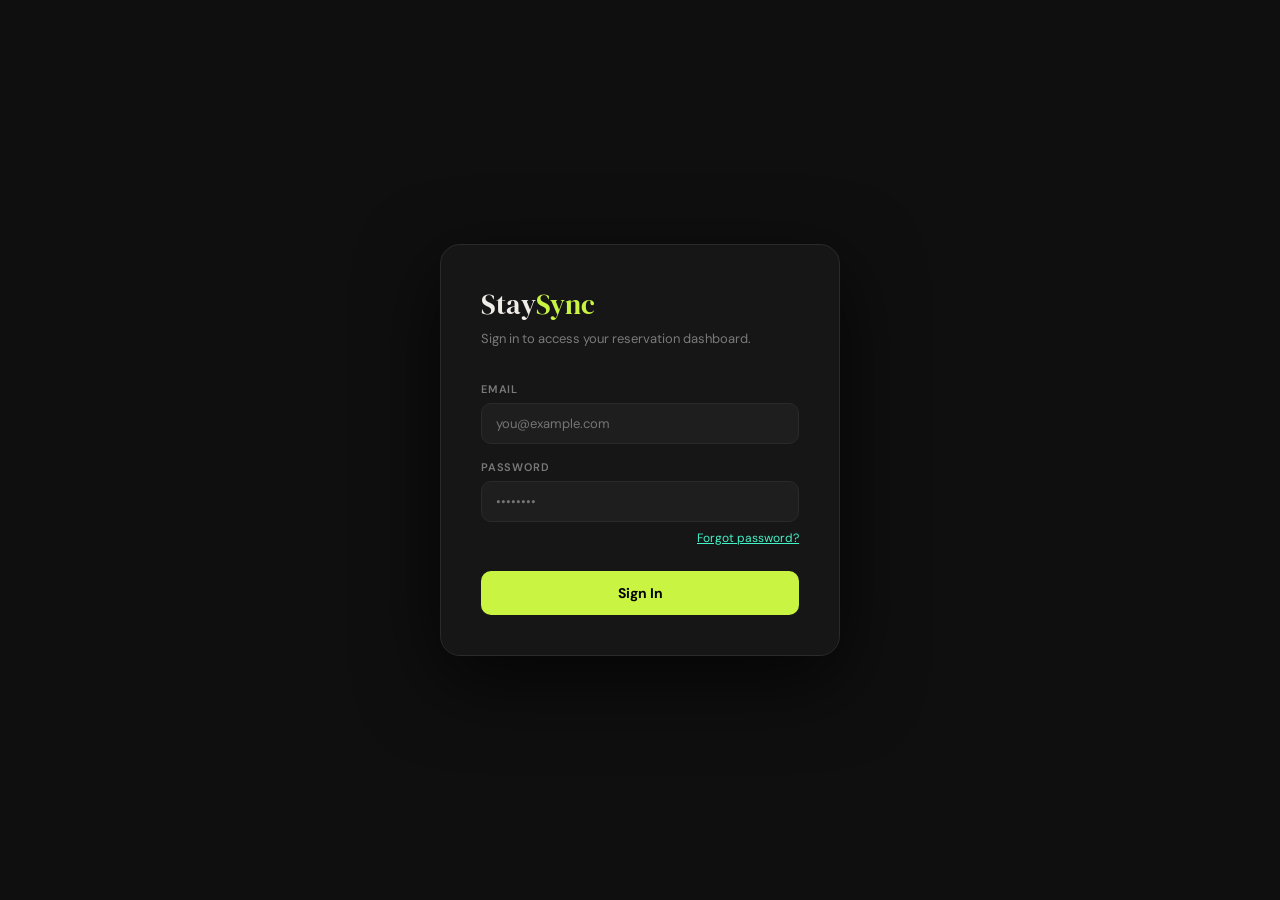
==== index.html @ 996a62e6 "StaySync public web app (curated client build)" ====
<!DOCTYPE html>
<html lang="en">
<head>
<meta charset="UTF-8"/>
<meta name="viewport" content="width=device-width,initial-scale=1.0"/>
<title>StaySync — Reservation Automation Demo</title>
<link href="https://fonts.googleapis.com/css2?family=DM+Serif+Display:ital@0;1&family=DM+Mono:wght@400;500&family=DM+Sans:wght@300;400;500;600&display=swap" rel="stylesheet"/>
<script src="https://cdn.jsdelivr.net/npm/@supabase/supabase-js@2/dist/umd/supabase.min.js"></script>
<script src="https://cdn.jsdelivr.net/npm/@emailjs/browser@4/dist/email.min.js"></script>
<style>
:root{--bg:#0f0f0f;--surface:#161616;--surface2:#1e1e1e;--border:#2a2a2a;--accent:#c9f542;--accent2:#42f5c9;--danger:#f54242;--warn:#f5a442;--text:#f0ede8;--muted:#7a7a7a;--success:#42f5a4;}
*{box-sizing:border-box;margin:0;padding:0;}
body{background:var(--bg);color:var(--text);font-family:'DM Sans',sans-serif;min-height:100vh;overflow-x:hidden;}

header{border-bottom:1px solid var(--border);padding:18px 40px;display:flex;align-items:center;justify-content:space-between;position:sticky;top:0;background:rgba(15,15,15,0.92);backdrop-filter:blur(12px);z-index:100;}
.logo{font-family:'DM Serif Display',serif;font-size:22px;letter-spacing:-0.5px;}
.logo span{color:var(--accent);}
.badge{font-family:'DM Mono',monospace;font-size:11px;background:var(--accent);color:#000;padding:3px 10px;border-radius:20px;font-weight:500;}
.header-right{display:flex;align-items:center;gap:12px;}
.sheets-status{font-size:11px;font-family:'DM Mono',monospace;padding:4px 12px;border-radius:20px;border:1px solid var(--border);color:var(--muted);}
.sheets-status.connected{border-color:rgba(66,245,164,0.4);color:var(--success);}
.sheets-status.error{border-color:rgba(245,66,66,0.4);color:var(--danger);}

.container{max-width:1280px;margin:0 auto;padding:40px;}
.section-title{font-family:'Helvetica Neue',Helvetica,Arial,sans-serif;font-size:13px;font-weight:600;color:var(--text);letter-spacing:2px;text-transform:uppercase;margin-bottom:20px;}

.config-banner{background:rgba(201,245,66,0.06);border:1px solid rgba(201,245,66,0.2);border-radius:12px;padding:18px 22px;margin-bottom:28px;display:flex;align-items:flex-start;gap:14px;}
.config-banner .c-icon{font-size:20px;}
.config-banner .c-title{font-size:13px;font-weight:700;color:var(--accent);margin-bottom:4px;}
.config-banner .c-desc{font-size:12px;color:var(--muted);line-height:1.7;}
.config-banner code{background:var(--surface2);border:1px solid var(--border);padding:1px 6px;border-radius:4px;font-family:'DM Mono',monospace;font-size:11px;color:var(--accent2);}

.stats{display:grid;grid-template-columns:repeat(4,1fr);gap:16px;margin-bottom:28px;}
.stat-card{background:var(--surface);border:1px solid var(--border);border-radius:12px;padding:20px 24px;position:relative;overflow:hidden;}
.stat-card::before{content:'';position:absolute;top:0;left:0;right:0;height:2px;background:var(--accent);opacity:0.4;}
.stat-card.warn::before{background:var(--warn);}
.stat-card.danger::before{background:var(--danger);}
.stat-card.ok::before{background:var(--success);}
.stat-label{font-size:12px;color:var(--muted);margin-bottom:8px;font-weight:500;letter-spacing:0.5px;}
.stat-value{font-family:'DM Mono',monospace;font-size:28px;font-weight:500;}

/* ── OCCUPANCY CALENDAR ── */
.calendar-panel{background:var(--surface);border:1px solid var(--border);border-radius:16px;overflow:hidden;margin-bottom:24px;}
.calendar-inner{overflow-x:auto;}
.cal-week-row{position:relative;border-bottom:1px solid rgba(255,255,255,0.05);}
.cal-week-row:last-child{border-bottom:none;}
.cal-event{position:absolute;height:20px;display:flex;align-items:center;padding:0 8px;font-size:10px;font-weight:600;white-space:nowrap;overflow:hidden;text-overflow:ellipsis;cursor:default;z-index:2;transition:opacity 0.15s;box-sizing:border-box;}
.cal-event:hover{opacity:0.78;}
.cal-event.arriving{background:rgba(201,245,66,0.18);color:var(--accent);border:1px solid rgba(201,245,66,0.38);}
.cal-event.future{background:rgba(66,245,201,0.11);color:var(--accent2);border:1px solid rgba(66,245,201,0.28);}
.cal-event.conflict{background:rgba(245,164,66,0.18);color:var(--warn);border:1px solid rgba(245,164,66,0.42);}
.cal-event.mismatch{background:rgba(245,66,66,0.16);color:var(--danger);border:1px solid rgba(245,66,66,0.32);}
.cal-nav-btn{background:rgba(255,255,255,0.06);border:1px solid rgba(255,255,255,0.1);color:var(--text);border-radius:6px;padding:4px 11px;font-size:12px;cursor:pointer;transition:background 0.15s;font-family:inherit;line-height:1.5;}
.cal-nav-btn:hover{background:rgba(255,255,255,0.13);}
.cal-empty{padding:32px;text-align:center;font-size:12px;color:var(--muted);font-style:italic;}

/* ── 7-DAY AGENDA (mobile only) ── */
.mobile-agenda{display:none;}
.agenda-day{background:var(--surface);border:1px solid var(--border);border-radius:12px;overflow:hidden;margin-bottom:10px;}
.agenda-day-header{padding:10px 16px;display:flex;align-items:center;gap:10px;border-bottom:1px solid var(--border);background:var(--surface2);}
.agenda-day-label{font-size:12px;font-weight:700;letter-spacing:0.5px;color:var(--text);}
.agenda-day-label.today{color:var(--accent);}
.agenda-day-date{font-size:11px;color:var(--muted);font-family:'DM Mono',monospace;}
.agenda-empty{padding:10px 16px;font-size:12px;color:var(--muted);font-style:italic;}
.agenda-event{display:flex;align-items:center;gap:10px;padding:10px 16px;border-bottom:1px solid rgba(255,255,255,0.04);}
.agenda-event:last-child{border-bottom:none;}
.agenda-event-dot{width:8px;height:8px;border-radius:50%;flex-shrink:0;}
.agenda-event-dot.arriving{background:var(--accent);}
.agenda-event-dot.leaving{background:var(--danger);}
.agenda-event-dot.sent{background:var(--success);}
.agenda-event-info{flex:1;min-width:0;}
.agenda-event-name{font-size:13px;font-weight:500;white-space:nowrap;overflow:hidden;text-overflow:ellipsis;}
.agenda-event-meta{font-size:11px;color:var(--muted);margin-top:1px;}
.agenda-event-apt{font-family:'DM Mono',monospace;font-size:11px;background:var(--surface2);border:1px solid var(--border);padding:2px 7px;border-radius:4px;color:var(--accent2);white-space:nowrap;}
.cal-toggle-wrap{display:none;}
.cal-toggle-btn{background:transparent;color:var(--muted);border:1px solid var(--border);border-radius:8px;padding:8px 18px;font-size:12px;cursor:pointer;font-family:'DM Sans',sans-serif;transition:all 0.2s;}
.cal-toggle-btn:hover{border-color:var(--accent2);color:var(--accent2);}

.main-grid{display:grid;grid-template-columns:1fr 360px;gap:24px;align-items:start;}
.email-preview{background:var(--surface);border:1px solid var(--border);border-radius:16px;overflow:hidden;position:sticky;top:88px;}
.email-preview-header{padding:16px 20px;border-bottom:1px solid var(--border);display:flex;align-items:center;justify-content:space-between;}
.email-meta{font-size:11px;color:var(--muted);margin-bottom:4px;}
.email-subject{font-size:13px;font-weight:600;}
.email-body{padding:20px;font-size:13px;line-height:1.8;color:#ccc;}
.email-body .hi{font-family:'DM Serif Display',serif;font-size:18px;color:var(--text);margin-bottom:12px;}
.code-block{background:var(--surface2);border:1px solid var(--border);border-radius:10px;padding:16px 20px;text-align:center;margin:16px 0;}
.code-block .code-label{font-size:11px;color:var(--muted);margin-bottom:8px;letter-spacing:1px;text-transform:uppercase;}
.code-block .the-code{font-family:'DM Mono',monospace;font-size:26px;color:var(--accent);letter-spacing:6px;font-weight:500;}
.placeholder-text{color:var(--muted);font-style:italic;text-align:center;padding:40px 20px;font-size:13px;line-height:1.7;}
.panel{background:var(--surface);border:1px solid var(--border);border-radius:16px;overflow:hidden;}
.panel-header{padding:20px 24px;border-bottom:1px solid var(--border);display:flex;align-items:center;justify-content:space-between;gap:10px;flex-wrap:wrap;}
.panel-title{font-size:15px;font-weight:600;}
.btn-row{display:flex;gap:10px;align-items:center;}

.reset-btn{background:transparent;color:var(--muted);border:1px solid var(--border);padding:10px 16px;border-radius:8px;font-family:'DM Sans',sans-serif;font-size:13px;cursor:pointer;transition:all 0.2s;}
.reset-btn:hover{border-color:var(--muted);color:var(--text);}
.reset-btn:disabled{opacity:0.3;cursor:not-allowed;}
.reload-btn{background:transparent;color:var(--accent2);border:1px solid rgba(66,245,201,0.3);padding:10px 16px;border-radius:8px;font-family:'DM Sans',sans-serif;font-size:13px;cursor:pointer;transition:all 0.2s;}
.reload-btn:hover{background:rgba(66,245,201,0.08);}

table{width:100%;border-collapse:collapse;}
thead tr{border-bottom:1px solid var(--border);}
th{padding:12px 20px;text-align:left;font-size:11px;color:var(--muted);letter-spacing:1px;text-transform:uppercase;font-weight:500;}
td{padding:14px 20px;font-size:13px;border-bottom:1px solid rgba(42,42,42,0.5);vertical-align:middle;}
tr:last-child td{border-bottom:none;}
tr.highlight td{background:rgba(201,245,66,0.03);}
tr{transition:background 0.2s;}
tr:hover td{background:rgba(255,255,255,0.02);}
.apt-tag{font-family:'DM Mono',monospace;font-size:12px;background:var(--surface2);border:1px solid var(--border);padding:3px 10px;border-radius:6px;color:var(--accent2);}
.status-pill{font-size:11px;padding:4px 10px;border-radius:20px;font-weight:600;letter-spacing:0.5px;white-space:nowrap;display:inline-block;}
.status-pill.arriving{background:rgba(201,245,66,0.15);color:var(--accent);}
.status-pill.future{background:rgba(122,122,122,0.15);color:var(--muted);}
.status-pill.sent{background:rgba(66,245,164,0.15);color:var(--success);}
.status-pill.error{background:rgba(245,66,66,0.15);color:var(--danger);}
.code-cell{font-family:'DM Mono',monospace;font-size:13px;color:var(--warn);letter-spacing:2px;}
.code-cell.hidden{filter:blur(5px);transition:filter 0.3s;}
tr:hover .code-cell.hidden{filter:blur(0);}
.action-cell{display:flex;align-items:center;gap:8px;}
.resolve-btn{background:rgba(245,164,66,0.15);color:var(--warn);border:1px solid rgba(245,164,66,0.35);padding:4px 12px;border-radius:6px;font-size:11px;font-weight:600;cursor:pointer;transition:all 0.2s;font-family:'DM Sans',sans-serif;white-space:nowrap;}
.resolve-btn:hover{background:rgba(245,164,66,0.3);}
.loading-row td{text-align:center;padding:40px;color:var(--muted);font-size:13px;}
.spinner{display:inline-block;width:16px;height:16px;border:2px solid var(--border);border-top-color:var(--accent);border-radius:50%;animation:spin 0.7s linear infinite;margin-right:8px;vertical-align:middle;}
@keyframes spin{to{transform:rotate(360deg);}}

.mismatch-banner{background:rgba(245,66,66,0.07);border:1px solid rgba(245,66,66,0.25);border-radius:12px;padding:18px 22px;display:none;align-items:flex-start;gap:14px;margin-bottom:24px;}
.mismatch-banner.show{display:flex;animation:fadeIn 0.4s ease;}
.m-icon{font-size:22px;}
.m-title{font-size:13px;font-weight:700;color:var(--danger);margin-bottom:5px;}
.m-desc{font-size:12px;color:var(--muted);line-height:1.7;}
.fix-btn{margin-top:12px;background:var(--danger);color:#fff;border:none;padding:8px 18px;border-radius:8px;font-size:12px;font-weight:600;cursor:pointer;font-family:'DM Sans',sans-serif;transition:all 0.2s;}
.fix-btn:hover{background:#ff5555;}

.modal-overlay{position:fixed;inset:0;background:rgba(0,0,0,0.75);backdrop-filter:blur(6px);z-index:200;display:flex;align-items:center;justify-content:center;opacity:0;pointer-events:none;transition:opacity 0.3s;}
.modal-overlay.show{opacity:1;pointer-events:all;}
.modal{background:var(--surface);border:1px solid var(--border);border-radius:20px;width:480px;padding:32px;transform:translateY(20px);transition:transform 0.3s;max-height:90vh;overflow-y:auto;}
.modal-overlay.show .modal{transform:translateY(0);}
.modal-icon{font-size:36px;margin-bottom:16px;}
.modal-title{font-family:'DM Serif Display',serif;font-size:22px;margin-bottom:8px;}
.modal-desc{font-size:13px;color:var(--muted);line-height:1.7;margin-bottom:24px;}
.modal-checks{display:flex;flex-direction:column;gap:10px;margin-bottom:28px;}
.check-row{display:flex;align-items:center;gap:12px;font-size:13px;padding:10px 14px;border-radius:10px;background:var(--surface2);border:1px solid var(--border);}
.check-row .check-icon{font-size:16px;width:24px;text-align:center;}
.check-row.pass{border-color:rgba(66,245,164,0.3);}
.check-row.fail{border-color:rgba(245,66,66,0.3);}
.modal-actions{display:flex;gap:12px;}
.btn-confirm{flex:1;background:var(--accent);color:#000;border:none;padding:12px;border-radius:10px;font-family:'DM Sans',sans-serif;font-size:14px;font-weight:600;cursor:pointer;transition:all 0.2s;}
.btn-confirm:hover{background:#d4ff4a;}
.btn-cancel{flex:1;background:transparent;color:var(--muted);border:1px solid var(--border);padding:12px;border-radius:10px;font-family:'DM Sans',sans-serif;font-size:14px;cursor:pointer;transition:all 0.2s;}
.btn-cancel:hover{border-color:var(--danger);color:var(--danger);}
.info-row{background:var(--surface2);border:1px solid var(--border);border-radius:10px;padding:14px 16px;font-size:12px;color:var(--muted);margin-bottom:20px;line-height:1.9;}
.info-row strong{color:var(--text);}
.input-label{font-size:12px;color:var(--muted);margin-bottom:8px;display:block;letter-spacing:0.5px;font-weight:500;}
.code-input{width:100%;background:var(--surface2);border:1px solid var(--border);border-radius:10px;padding:14px 16px;font-family:'DM Mono',monospace;font-size:22px;color:var(--accent);letter-spacing:6px;text-align:center;outline:none;transition:border 0.2s;margin-bottom:20px;}
.code-input:focus{border-color:var(--warn);}
.btn-resolve{width:100%;background:var(--warn);color:#000;border:none;padding:13px;border-radius:10px;font-family:'DM Sans',sans-serif;font-size:14px;font-weight:700;cursor:pointer;transition:all 0.2s;margin-bottom:10px;}
.btn-resolve:hover{background:#ffb347;}
.btn-cancel-full{width:100%;background:transparent;color:var(--muted);border:1px solid var(--border);padding:12px;border-radius:10px;font-family:'DM Sans',sans-serif;font-size:14px;cursor:pointer;transition:all 0.2s;}
.btn-cancel-full:hover{border-color:var(--danger);color:var(--danger);}

.progress-wrap{height:3px;background:var(--surface2);overflow:hidden;}
.progress-bar{height:100%;background:var(--accent);width:0%;transition:width 0.4s ease;}
.toast{position:fixed;bottom:30px;right:30px;background:var(--surface2);border:1px solid var(--border);border-radius:12px;padding:14px 20px;font-size:13px;display:flex;align-items:center;gap:10px;transform:translateY(20px);opacity:0;transition:all 0.3s;z-index:300;max-width:340px;}
.toast.show{transform:translateY(0);opacity:1;}
.toast.success{border-color:rgba(66,245,164,0.4);}
.toast.error{border-color:rgba(245,66,66,0.4);}
.toast.warn{border-color:rgba(245,164,66,0.4);}
.processing-overlay{position:fixed;inset:0;background:rgba(0,0,0,0.75);backdrop-filter:blur(6px);z-index:600;display:flex;align-items:center;justify-content:center;opacity:0;pointer-events:none;transition:opacity 0.3s;}
.processing-overlay.show{opacity:1;pointer-events:none;}
.processing-card{background:var(--surface);border:1px solid var(--border);border-radius:20px;width:360px;padding:40px 32px;display:flex;flex-direction:column;align-items:center;gap:24px;transform:translateY(20px);transition:transform 0.3s;text-align:center;}
.processing-overlay.show .processing-card{transform:translateY(0);}
.pf-spinner{width:52px;height:52px;border-radius:50%;border:3px solid rgba(201,245,66,0.15);border-top-color:var(--accent);animation:pfSpin 0.9s linear infinite;}
@keyframes pfSpin{to{transform:rotate(360deg);}}
.pf-title{font-family:'DM Serif Display',serif;font-size:22px;color:var(--text);}
.pf-dots{display:flex;align-items:center;gap:6px;}
.pf-dots span{display:inline-block;width:6px;height:6px;border-radius:50%;background:var(--accent);opacity:0.4;animation:pfPulse 1.4s infinite ease-in-out;}
.pf-dots span:nth-child(2){animation-delay:0.2s;}
.pf-dots span:nth-child(3){animation-delay:0.4s;}
@keyframes pfPulse{0%,80%,100%{transform:scale(0.8);opacity:0.4;}40%{transform:scale(1.2);opacity:1;}}
/* ── ADMIN PANEL ── */
.admin-fab{position:fixed;bottom:30px;left:30px;background:var(--accent);border:none;color:#000;width:48px;height:48px;border-radius:50%;display:flex;align-items:center;justify-content:center;cursor:pointer;font-size:20px;z-index:400;transition:all 0.2s;box-shadow:0 4px 24px rgba(201,245,66,0.4);}
.admin-fab:hover{background:#d4ff4a;transform:scale(1.08);}
.admin-drawer{position:fixed;left:0;top:0;bottom:0;width:500px;background:var(--surface);border-right:1px solid var(--border);z-index:500;transform:translateX(-100%);transition:transform 0.35s cubic-bezier(0.4,0,0.2,1);display:flex;flex-direction:column;box-shadow:8px 0 40px rgba(0,0,0,0.6);}
.admin-drawer.open{transform:translateX(0);}
.admin-drawer-header{padding:22px 24px;border-bottom:1px solid var(--border);display:flex;align-items:center;justify-content:space-between;flex-shrink:0;}
.admin-drawer-title{font-family:'DM Serif Display',serif;font-size:20px;}
.admin-close{background:transparent;border:1px solid var(--border);color:var(--muted);width:32px;height:32px;border-radius:8px;cursor:pointer;font-size:16px;display:flex;align-items:center;justify-content:center;transition:all 0.2s;}
.admin-close:hover{border-color:var(--danger);color:var(--danger);}
.admin-tabs{display:flex;border-bottom:1px solid var(--border);flex-shrink:0;}
.admin-tab{flex:1;padding:12px 8px;font-size:11px;font-weight:700;text-align:center;cursor:pointer;color:var(--muted);border-bottom:2px solid transparent;transition:all 0.2s;letter-spacing:1px;text-transform:uppercase;}
.admin-tab.active{color:var(--accent);border-bottom-color:var(--accent);}
.admin-body{flex:1;overflow-y:auto;padding:22px;}
.form-group{margin-bottom:16px;}
.form-label{font-size:11px;color:var(--muted);font-weight:600;letter-spacing:0.8px;display:block;margin-bottom:7px;text-transform:uppercase;}
.form-input{width:100%;background:var(--surface2);border:1px solid var(--border);border-radius:10px;padding:11px 14px;font-family:'DM Sans',sans-serif;font-size:13px;color:var(--text);outline:none;transition:border 0.2s;}
.form-input:focus{border-color:var(--accent2);}
.form-select{width:100%;background:var(--surface2);border:1px solid var(--border);border-radius:10px;padding:11px 14px;font-family:'DM Sans',sans-serif;font-size:13px;color:var(--text);outline:none;cursor:pointer;appearance:none;transition:border 0.2s;}
.form-select:focus{border-color:var(--accent2);}
.form-row{display:grid;grid-template-columns:1fr 1fr;gap:14px;}
.form-error{font-size:12px;color:var(--danger);margin-top:12px;padding:12px 14px;background:rgba(245,66,66,0.08);border-radius:8px;border:1px solid rgba(245,66,66,0.2);display:none;line-height:1.6;}
.form-error.show{display:block;}
.btn-submit{width:100%;background:var(--accent);color:#000;border:none;padding:13px;border-radius:10px;font-family:'DM Sans',sans-serif;font-size:14px;font-weight:700;cursor:pointer;transition:all 0.2s;margin-top:8px;}
.btn-submit:hover{background:#d4ff4a;}
.btn-submit:disabled{opacity:0.4;cursor:not-allowed;}
/* Available rooms suggestion */
.avail-section{margin-top:14px;display:none;}
.avail-section.show{display:block;}
.avail-title{font-size:11px;color:var(--success);font-weight:700;letter-spacing:1px;margin-bottom:10px;text-transform:uppercase;}
.avail-list{display:flex;flex-direction:column;gap:8px;}
.avail-item{background:rgba(66,245,164,0.06);border:1px solid rgba(66,245,164,0.2);border-radius:10px;padding:10px 14px;display:flex;align-items:center;justify-content:space-between;}
.avail-item-info{font-size:12px;}
.avail-item-id{font-family:'DM Mono',monospace;color:var(--accent2);font-size:12px;font-weight:600;}
.avail-item-meta{font-size:11px;color:var(--muted);margin-top:2px;}
.btn-use-room{background:var(--success);color:#000;border:none;padding:5px 14px;border-radius:6px;font-size:11px;font-weight:700;cursor:pointer;font-family:'DM Sans',sans-serif;transition:all 0.2s;white-space:nowrap;}
.btn-use-room:hover{background:#5fffb8;}
/* Manage list */
.admin-list{display:flex;flex-direction:column;gap:10px;}
.admin-list-item{background:var(--surface2);border:1px solid var(--border);border-radius:12px;padding:14px 16px;}
.ali-name{font-size:13px;font-weight:600;margin-bottom:4px;}
.ali-meta{font-size:11px;color:var(--muted);line-height:1.8;font-family:'DM Mono',monospace;}
.ali-actions{display:flex;gap:8px;margin-top:10px;flex-wrap:wrap;}
.btn-edit{background:rgba(66,245,201,0.1);color:var(--accent2);border:1px solid rgba(66,245,201,0.25);padding:5px 14px;border-radius:6px;font-size:11px;font-weight:600;cursor:pointer;transition:all 0.2s;font-family:'DM Sans',sans-serif;}
.btn-edit:hover{background:rgba(66,245,201,0.2);}
.btn-delete{background:rgba(245,66,66,0.1);color:var(--danger);border:1px solid rgba(245,66,66,0.25);padding:5px 14px;border-radius:6px;font-size:11px;font-weight:600;cursor:pointer;transition:all 0.2s;font-family:'DM Sans',sans-serif;}
.btn-delete:hover{background:rgba(245,66,66,0.2);}
.btn-status{background:rgba(201,245,66,0.1);color:var(--accent);border:1px solid rgba(201,245,66,0.25);padding:5px 14px;border-radius:6px;font-size:11px;font-weight:600;cursor:pointer;transition:all 0.2s;font-family:'DM Sans',sans-serif;}
.btn-status:hover{background:rgba(201,245,66,0.2);}
.section-divider{font-size:11px;color:var(--muted);letter-spacing:1px;text-transform:uppercase;font-weight:700;margin:20px 0 12px;padding-bottom:8px;border-bottom:1px solid var(--border);}
/* Rooms list in admin */
.room-item{background:var(--surface2);border:1px solid var(--border);border-radius:10px;padding:12px 14px;display:flex;align-items:center;justify-content:space-between;}
.room-item-id{font-family:'DM Mono',monospace;color:var(--accent2);font-size:12px;font-weight:600;}
.room-item-meta{font-size:11px;color:var(--muted);margin-top:2px;}
.drawer-overlay{position:fixed;inset:0;background:rgba(0,0,0,0.5);z-index:490;opacity:0;pointer-events:none;transition:opacity 0.3s;}
.drawer-overlay.show{opacity:1;pointer-events:all;}
.no-script-warn{background:rgba(245,164,66,0.08);border:1px solid rgba(245,164,66,0.25);border-radius:10px;padding:12px 16px;font-size:12px;color:var(--warn);margin-bottom:16px;line-height:1.6;}
@keyframes fadeIn{from{opacity:0;transform:translateY(-6px);}to{opacity:1;transform:translateY(0);}}
@keyframes pulse{0%,100%{opacity:1}50%{opacity:0.4}}
.pulsing{animation:pulse 1.5s infinite;}

/* ── GUIDED TOUR ── */
#tourDim{position:fixed;inset:0;z-index:1999;display:none;}
#tourHighlight{position:fixed;border-radius:12px;pointer-events:none;z-index:2001;transition:left 0.38s ease,top 0.38s ease,width 0.38s ease,height 0.38s ease;box-shadow:0 0 0 9999px rgba(0,0,0,0.72),0 0 0 2px var(--accent),0 0 20px rgba(201,245,66,0.2);display:none;}
#tourCard{position:fixed;background:var(--surface);border:1px solid rgba(201,245,66,0.45);border-radius:16px;padding:22px 24px;width:290px;z-index:2002;box-shadow:0 8px 48px rgba(0,0,0,0.8);display:none;}
#tourCard::before{content:'';position:absolute;width:10px;height:10px;background:var(--surface);transform:rotate(45deg);display:none;}
#tourCard.tip-below::before{display:block;top:-6px;left:22px;border-top:1px solid rgba(201,245,66,0.45);border-left:1px solid rgba(201,245,66,0.45);}
#tourCard.tip-above::before{display:block;bottom:-6px;left:22px;border-right:1px solid rgba(201,245,66,0.45);border-bottom:1px solid rgba(201,245,66,0.45);}
#tourCard.tip-right::before{display:block;left:-6px;top:22px;border-bottom:1px solid rgba(201,245,66,0.45);border-left:1px solid rgba(201,245,66,0.45);}
#tourCard.tip-left::before{display:block;right:-6px;top:22px;border-top:1px solid rgba(201,245,66,0.45);border-right:1px solid rgba(201,245,66,0.45);}
.tour-step-lbl{font-family:'DM Mono',monospace;font-size:10px;color:var(--accent);letter-spacing:2px;text-transform:uppercase;margin-bottom:8px;opacity:0.65;min-height:14px;}
.tour-ttl{font-family:'DM Serif Display',serif;font-size:19px;color:var(--text);margin-bottom:8px;line-height:1.3;}
.tour-dsc{font-size:13px;color:var(--muted);line-height:1.7;margin-bottom:18px;}
.tour-row{display:flex;align-items:center;justify-content:space-between;gap:8px;}
.tour-dots{display:flex;gap:5px;align-items:center;}
.tour-dot{width:5px;height:5px;border-radius:50%;background:var(--border);transition:all 0.25s;}
.tour-dot.active{background:var(--accent);width:14px;border-radius:3px;}
.tour-next{background:var(--accent);color:#000;border:none;padding:9px 18px;border-radius:8px;font-family:'DM Sans',sans-serif;font-size:13px;font-weight:700;cursor:pointer;transition:all 0.2s;white-space:nowrap;}
.tour-next:hover{background:#d4ff4a;}
.tour-skip{background:transparent;color:var(--muted);border:1px solid var(--border);padding:9px 14px;border-radius:8px;font-family:'DM Sans',sans-serif;font-size:13px;cursor:pointer;transition:all 0.2s;}
.tour-skip:hover{border-color:var(--muted);color:var(--text);}
.tour-help{background:transparent;border:1px solid var(--border);color:var(--muted);width:30px;height:30px;border-radius:50%;display:flex;align-items:center;justify-content:center;cursor:pointer;font-size:13px;font-weight:700;font-family:'DM Mono',monospace;transition:all 0.2s;line-height:1;}
.tour-help:hover{border-color:var(--accent);color:var(--accent);}
#startHere{position:fixed;bottom:90px;left:16px;width:76px;display:flex;flex-direction:column;align-items:center;gap:5px;z-index:399;pointer-events:none;transition:opacity 0.3s;}
#startHere.sh-hide{opacity:0;pointer-events:none;}
.sh-label{background:var(--accent);color:#000;font-family:'DM Sans',sans-serif;font-size:11px;font-weight:700;padding:5px 11px;border-radius:20px;white-space:nowrap;letter-spacing:0.3px;box-shadow:0 2px 12px rgba(201,245,66,0.45);}
.sh-arrow{color:var(--accent);font-size:20px;line-height:1;animation:shBounce 1.1s ease-in-out infinite;}
@keyframes shBounce{0%,100%{transform:translateY(0);}50%{transform:translateY(6px);}}

/* ── LANGUAGE BUTTON ── */
.lang-btn{background:transparent;border:1px solid var(--border);color:var(--muted);padding:4px 11px;border-radius:20px;font-family:'DM Mono',monospace;font-size:11px;cursor:pointer;transition:all 0.2s;letter-spacing:0.5px;}
.lang-btn:hover{border-color:var(--accent2);color:var(--accent2);}
/* ── CALENDAR VIEW TOGGLE ── */
.cal-view-toggle{display:flex;gap:4px;}
.cal-view-btn{background:transparent;border:1px solid var(--border);color:var(--muted);border-radius:6px;padding:4px 11px;font-size:11px;cursor:pointer;transition:all 0.2s;font-family:'DM Sans',sans-serif;letter-spacing:0.3px;}
.cal-view-btn.active{background:rgba(201,245,66,0.12);border-color:rgba(201,245,66,0.4);color:var(--accent);}
.cal-view-btn:hover:not(.active){background:rgba(255,255,255,0.05);color:var(--text);}

/* ── RESPONSIVE — MOBILE ── */
@media(max-width:768px){
  /* Layout */
  .container{padding:20px 16px;}
  header{padding:14px 16px;}

  /* Title */
  .page-title{font-size:32px !important;padding:0 0 10px 0 !important;}

  /* Stats: 2×2 grid */
  .stats{grid-template-columns:repeat(2,1fr);gap:12px;}
  .stat-card{padding:14px 16px;}
  .stat-value{font-size:22px;}

  /* Calendar: allow horizontal scroll */
  .calendar-inner{overflow-x:auto;-webkit-overflow-scrolling:touch;}

  /* Main grid: single column (table on top, email preview below) */
  .main-grid{grid-template-columns:1fr;}

  /* Table: scrollable horizontally */
  .panel{overflow-x:auto;}
  table{min-width:520px;}

  /* Admin drawer: full width on mobile */
  .admin-drawer{width:100%;}

  /* Modal: full screen feel */
  .modal{width:calc(100vw - 32px);padding:24px 20px;}

  /* Admin form rows: stack vertically */
  .form-row{grid-template-columns:1fr;}

  /* Admin list action buttons: wrap */
  .ali-actions{flex-wrap:wrap;}

  /* Shrink panel header on small screens */
  .panel-header{padding:14px 16px;flex-wrap:wrap;gap:8px;}
  .btn-row{flex-wrap:wrap;}

  /* Show agenda only — hide calendar and reservations table */
  .mobile-agenda{display:block;}
  .calendar-panel{display:none;}
  .desktop-only{display:none;}
  .main-grid{display:none;}
  .cal-toggle-wrap{display:none;}
}

/* ── EXPORT BUTTONS ── */
.export-btn{background:transparent;color:var(--accent);border:1px solid rgba(201,245,66,0.3);padding:10px 16px;border-radius:8px;font-family:'DM Sans',sans-serif;font-size:13px;cursor:pointer;transition:all 0.2s;}
.export-btn:hover{background:rgba(201,245,66,0.08);}

/* ── PRINT / PDF ── */
.print-header{display:none;}
@media print{
  body{background:#fff!important;color:#000!important;}
  header,.config-banner,.stats,.calendar-panel,.mobile-agenda,
  .email-preview,#emailPreview,.admin-fab,#startHere,
  .modal-overlay,.drawer-overlay,.admin-drawer,
  #toast,.processing-overlay,.error-log-panel,
  .btn-row,.progress-wrap,.section-title,
  p.section-title{display:none!important;}
  .main-grid{display:block!important;}
  .panel{border:1px solid #ddd!important;box-shadow:none!important;overflow:visible!important;background:#fff!important;}
  .panel-header{display:none!important;}
  .print-header{display:block;padding:16px 20px 8px;border-bottom:2px solid #000;}
  .print-header h2{font-size:16px;font-weight:700;margin-bottom:2px;color:#000;}
  .print-header p{font-size:11px;color:#666;}
  table{width:100%;border-collapse:collapse;}
  th,td{border:1px solid #ccc;padding:7px 10px;font-size:11px;color:#000;text-align:left;}
  th{background:#f4f4f4;font-weight:700;}
  .status-pill{background:none!important;border:none!important;color:#000!important;padding:0!important;font-size:11px;}
  .action-cell,.resolve-btn{display:none!important;}
}

/* ── ERROR LOG PANEL ── */
.error-log-panel{background:rgba(245,66,66,0.07);border:1px solid rgba(245,66,66,0.3);border-radius:14px;margin-bottom:24px;overflow:hidden;}
.error-log-header{padding:14px 20px;border-bottom:1px solid rgba(245,66,66,0.2);display:flex;align-items:center;gap:10px;}
.error-log-title{font-size:13px;font-weight:700;color:var(--danger);letter-spacing:0.5px;flex:1;}
.error-log-badge{background:var(--danger);color:#fff;font-family:'DM Mono',monospace;font-size:11px;font-weight:700;padding:2px 8px;border-radius:20px;}
.error-log-body{padding:0;}
.error-log-item{display:flex;align-items:center;gap:14px;padding:12px 20px;border-bottom:1px solid rgba(245,66,66,0.1);}
.error-log-item:last-child{border-bottom:none;}
.error-log-info{flex:1;min-width:0;}
.error-log-name{font-size:13px;font-weight:600;color:var(--text);}
.error-log-meta{font-size:11px;color:var(--muted);margin-top:2px;font-family:'DM Mono',monospace;}
.error-log-time{font-size:11px;color:var(--muted);white-space:nowrap;}
.retry-btn{background:transparent;border:1px solid rgba(245,66,66,0.5);color:var(--danger);border-radius:7px;padding:6px 14px;font-size:12px;font-family:'DM Sans',sans-serif;cursor:pointer;transition:all 0.2s;white-space:nowrap;}
.retry-btn:hover{background:rgba(245,66,66,0.12);border-color:var(--danger);}
.retry-btn:disabled{opacity:0.4;cursor:not-allowed;}
.dismiss-btn{background:transparent;border:none;color:var(--muted);font-size:16px;cursor:pointer;padding:0 4px;line-height:1;transition:color 0.15s;}
.dismiss-btn:hover{color:var(--text);}

/* ── LOGIN SCREEN ── */
#loginScreen{position:fixed;inset:0;background:var(--bg);z-index:900;display:flex;align-items:center;justify-content:center;}
.login-card{width:400px;padding:40px;background:var(--surface);border:1px solid var(--border);border-radius:20px;box-shadow:0 24px 80px rgba(0,0,0,0.7);}
.login-logo{font-family:'DM Serif Display',serif;font-size:28px;margin-bottom:6px;}
.login-logo span{color:var(--accent);}
.login-sub{font-size:13px;color:var(--muted);margin-bottom:32px;line-height:1.6;}
.login-error{font-size:12px;color:var(--danger);margin-bottom:14px;padding:10px 14px;background:rgba(245,66,66,0.08);border:1px solid rgba(245,66,66,0.2);border-radius:8px;display:none;line-height:1.5;}
.login-success{font-size:12px;color:var(--success);margin-bottom:14px;padding:10px 14px;background:rgba(66,245,164,0.08);border:1px solid rgba(66,245,164,0.2);border-radius:8px;display:none;line-height:1.5;}
.login-link-btn{background:none;border:none;color:var(--accent2);cursor:pointer;font-size:12px;font-family:inherit;padding:0;text-decoration:underline;}
</style>
</head>
<body>
<header>
  <div class="logo">Stay<span>Sync</span><span data-i18n="header.sub" style="font-size:12px;color:var(--muted);font-family:'DM Sans',sans-serif;font-weight:300;margin-left:8px;">Reservation Automation</span></div>
  <div class="header-right">
    <span class="sheets-status" id="sheetsStatus">&#9679; Sheets: not connected</span>
    <span id="userEmailDisplay" style="font-size:11px;color:var(--muted);font-family:'DM Mono',monospace;display:none;max-width:160px;overflow:hidden;text-overflow:ellipsis;white-space:nowrap;"></span>
    <button class="lang-btn" id="logoutBtn" onclick="signOut()" style="display:none;border-color:rgba(245,66,66,0.35);color:var(--danger);">Sign out</button>
    <button class="lang-btn" id="langBtn" onclick="toggleLang()" title="Switch language / Cambiar idioma" style="padding:4px 8px;"><img src="https://flagcdn.com/20x15/gb.png" alt="EN" style="display:block;border-radius:2px;"></button>
    <button class="tour-help" onclick="startTour()" title="Quick tour — how to use this tool">?</button>
    <span class="badge" id="roleBadge">DEMO</span>
  </div>
</header>

<div class="container">
  <div class="config-banner" id="configBanner">
    <div class="c-icon">&#9881;&#65039;</div>
    <div>
      <div class="c-title">Setup Required — fill in your keys in config.js</div>
      <div class="c-desc"><code>SUPABASE_URL</code> &nbsp;|&nbsp; <code>SUPABASE_ANON_KEY</code> &nbsp;|&nbsp; <code>EMAILJS_PUBLIC_KEY</code> &nbsp;|&nbsp; <code>EMAILJS_SERVICE_ID</code> &nbsp;|&nbsp; <code>EMAILJS_TEMPLATE_ID</code></div>
    </div>
  </div>

  <div class="page-title" style="font-family:'Helvetica Neue',Helvetica,Arial,sans-serif;font-size:52px;font-weight:700;color:var(--text);padding:0 0 12px 0;margin-top:-24px;letter-spacing:0.02em;text-align:center;">Nuntui Demo</div>

  <div class="stats">
    <div class="stat-card warn"><div class="stat-label" data-i18n="stat.arriving">Arriving Today</div><div class="stat-value" id="s-arriving">—</div></div>
    <div class="stat-card"><div class="stat-label" data-i18n="stat.upcoming">Upcoming (7 days)</div><div class="stat-value" id="s-upcoming">—</div></div>
    <div class="stat-card ok"><div class="stat-label" data-i18n="stat.occupancy">Current Occupancy</div><div class="stat-value" id="s-sent">—</div></div>
    <div class="stat-card danger"><div class="stat-label" data-i18n="stat.leaving">Leaving Today</div><div class="stat-value" id="s-leaving">—</div></div>
  </div>

  <!-- ERROR LOG PANEL — shown only when email sends fail -->
  <div class="error-log-panel" id="errorLogPanel" style="display:none;">
    <div class="error-log-header">
      <span class="error-log-title">&#9888; Failed Email Sends</span>
      <span class="error-log-badge" id="errorLogBadge">0</span>
    </div>
    <div class="error-log-body" id="errorLogList"></div>
  </div>

  <!-- 7-DAY AGENDA (mobile only) -->
  <div class="mobile-agenda">
    <p class="section-title" data-i18n="agenda.title">This Week</p>
    <div id="agendaList"></div>
    <div class="cal-toggle-wrap">
      <button class="cal-toggle-btn" id="calToggleBtn" onclick="toggleMobileCalendar(this)" data-i18n="cal.toggle.show">↓ View full calendar</button>
    </div>
  </div>

  <!-- OCCUPANCY CALENDAR (desktop only) -->
  <p class="section-title desktop-only" data-i18n="cal.title">Occupancy Calendar</p>
  <div class="calendar-panel">
    <div class="panel-header" style="padding:14px 20px;position:relative;">
      <span class="panel-title" style="font-size:15px;font-weight:700;position:absolute;left:50%;transform:translateX(-50%);" id="cal-week-label">Loading...</span>
      <div class="cal-view-toggle" style="margin-right:auto;">
        <button class="cal-view-btn active" id="calViewMonth" onclick="calSetView('month')" data-i18n="cal.month">Month</button>
        <button class="cal-view-btn" id="calViewWeek" onclick="calSetView('week')" data-i18n="cal.week">Week</button>
      </div>
      <div style="display:flex;gap:6px;align-items:center;">
        <button class="cal-nav-btn" id="calTodayBtn" onclick="calGoToday()" data-i18n="cal.today">today</button>
        <button class="cal-nav-btn" style="padding:4px 13px;font-size:14px;" onclick="calPrevMonth()">&#8249;</button>
        <button class="cal-nav-btn" style="padding:4px 13px;font-size:14px;" onclick="calNextMonth()">&#8250;</button>
      </div>
    </div>
    <div class="calendar-inner">
      <div id="calGrid"><div class="cal-empty">Loading calendar...</div></div>
    </div>
  </div>

  <div class="main-grid">
    <div>
      <p class="section-title" data-i18n="panel.title">Reservations</p>
      <div class="panel">
        <div class="panel-header">
          <span class="panel-title"><span style="color:var(--muted);font-weight:400" id="today-date"></span></span>
          <div class="btn-row">
            <button class="export-btn" onclick="exportCSV()" title="Download as spreadsheet">&#8595; CSV</button>
            <button class="export-btn" onclick="exportPDF()" title="Print or save as PDF">&#9113; PDF</button>
            <button class="reload-btn" onclick="loadFromSupabase()" data-i18n="btn.reload">&#8635; Reload</button>
            <button class="reset-btn" id="resetBtn" onclick="resetDemo()" disabled data-i18n="btn.reset">&#8634; Reset</button>
          </div>
        </div>
        <div class="progress-wrap"><div class="progress-bar" id="progressBar"></div></div>
        <div class="print-header">
          <h2>Reservations — StaySync</h2>
          <p id="printDate"></p>
        </div>
        <table>
          <thead><tr><th data-i18n="th.guest">Guest</th><th data-i18n="th.apartment">Apartment</th><th data-i18n="th.checkin">Check-in</th><th data-i18n="th.checkout">Check-out</th><th data-i18n="th.code">Door Code</th><th data-i18n="th.status">Status</th></tr></thead>
          <tbody id="reservationTable"><tr class="loading-row"><td colspan="6"><span class="spinner"></span>Loading from Supabase...</td></tr></tbody>
        </table>
      </div>
    </div>
    <!-- EMAIL PREVIEW — populated by showEmailPreview() after confirmSend() -->
    <div>
      <p class="section-title" data-i18n="email.title">Last Email Sent</p>
      <div class="email-preview" id="emailPreview">
        <div class="placeholder-text" data-i18n="email.placeholder">Send a door code to preview the email here</div>
      </div>
    </div>
  </div>
</div>

<!-- VALIDATION MODAL -->
<div class="modal-overlay" id="modalOverlay">
  <div class="modal">
    <div class="modal-icon">&#128272;</div>
    <div class="modal-title" id="modalTitle">Validating reservation</div>
    <div class="modal-desc" id="modalDesc">Checking door code matches apartment before sending.</div>
    <div class="modal-checks" id="modalChecks"></div>
    <div class="modal-actions">
      <button class="btn-confirm" id="modalSendBtn" onclick="confirmSend()" data-i18n="modal.confirm">&#10003; Confirm &amp; Send</button>
      <button class="btn-cancel" onclick="closeModal()" data-i18n="modal.cancel">Cancel</button>
    </div>
  </div>
</div>

<!-- ADMIN FAB -->
<button class="admin-fab" onclick="openAdmin()" title="Admin Panel">⚙</button>
<div id="startHere" style="display:none">
  <div class="sh-label" data-i18n="start.here">Start here</div>
  <div class="sh-arrow">↓</div>
</div>

<!-- DRAWER OVERLAY -->
<div class="drawer-overlay" id="drawerOverlay" onclick="closeAdmin()"></div>

<!-- ADMIN DRAWER -->
<div class="admin-drawer" id="adminDrawer">
  <div class="admin-drawer-header">
    <span class="admin-drawer-title" data-i18n="admin.title">Admin Panel</span>
    <button class="admin-close" onclick="closeAdmin()">✕</button>
  </div>
  <div class="admin-tabs">
    <div class="admin-tab active" id="tab-add"   onclick="switchTab('add')"   data-i18n="admin.tab.add">ADD</div>
    <div class="admin-tab"        id="tab-list"  onclick="switchTab('list')"  data-i18n="admin.tab.list">RESERVATIONS</div>
    <div class="admin-tab"        id="tab-rooms" onclick="switchTab('rooms')" data-i18n="admin.tab.rooms">ROOMS</div>
    <div class="admin-tab"        id="tab-users" onclick="switchTab('users')" style="display:none">USERS</div>
  </div>
  <div class="admin-body">

    <!-- ADD / EDIT RESERVATION -->
    <div id="panel-add">
      <div id="noScriptWarn" class="no-script-warn" style="display:none">
        ⚠ Supabase not configured — changes won't be saved to the database.
      </div>
      <input type="hidden" id="editRow"/>
      <div class="form-row">
        <div class="form-group">
          <label class="form-label" data-i18n="form.checkin">Check-in Date</label>
          <input class="form-input" id="f-checkin" type="date" onchange="onDatesChange()"/>
        </div>
        <div class="form-group">
          <label class="form-label" data-i18n="form.checkout">Check-out Date</label>
          <input class="form-input" id="f-checkout" type="date" onchange="onDatesChange()"/>
        </div>
      </div>
      <div class="form-group">
        <label class="form-label"><span data-i18n="form.apt">Apartment</span>
          <span id="aptHint" style="color:var(--muted);font-weight:400;margin-left:6px;text-transform:none;letter-spacing:0;" data-i18n="apt.hint">(select dates first)</span>
        </label>
        <select class="form-select" id="f-apt" disabled onchange="clearAvailability()" style="opacity:0.5;cursor:not-allowed;">
          <option value="">— select dates to see available rooms —</option>
        </select>
      </div>
      <div class="form-row">
        <div class="form-group">
          <label class="form-label" data-i18n="form.name">Guest Name</label>
          <input class="form-input" id="f-name" placeholder="John Smith"/>
        </div>
        <div class="form-group">
          <label class="form-label"><span data-i18n="form.email">Email</span> <span style="color:var(--danger);font-size:10px;vertical-align:middle" data-i18n="form.email_required">required</span></label>
          <input class="form-input" id="f-email" type="email" placeholder="john@example.com" required/>
        </div>
      </div>
      <div class="form-group" style="margin-bottom:8px">
        <div style="font-size:12px;color:var(--muted);padding:8px 12px;background:var(--surface2);border-radius:8px;border:1px solid var(--border);" id="nightsDisplay">Select check-in and check-out dates</div>
      </div>
      <input type="hidden" id="f-status" value="future"/>
      <div class="form-error" id="formError"></div>
      <div id="availSection" style="display:none"></div>
      <button class="btn-submit" id="submitBtn" onclick="submitForm()" data-i18n="btn.submit">+ Add Reservation</button>
      <button class="btn-cancel-full" id="cancelEditBtn" style="display:none;margin-top:8px" onclick="cancelEdit()" data-i18n="btn.cancel_edit">Cancel Edit</button>
    </div>

    <!-- MANAGE RESERVATIONS -->
    <div id="panel-list" style="display:none">
      <div id="adminBulkBar" style="display:none;align-items:center;gap:10px;position:sticky;top:-22px;margin:-22px -22px 12px;padding:14px 22px;background:var(--surface);border-bottom:1px solid var(--border);z-index:5;">
        <span id="adminBulkCount" style="font-size:12px;color:var(--muted)">0 selected</span>
        <button onclick="deleteAdminSelected()" style="background:var(--danger);color:#fff;border:none;border-radius:6px;padding:5px 14px;font-size:12px;cursor:pointer;font-family:'DM Sans',sans-serif;">&#128465; Delete selected</button>
        <button onclick="clearAdminSelection()" style="background:transparent;color:var(--muted);border:1px solid var(--muted);border-radius:6px;padding:5px 14px;font-size:12px;cursor:pointer;font-family:'DM Sans',sans-serif;">Cancel</button>
      </div>
      <div class="admin-list" id="adminList"></div>
    </div>

    <!-- MANAGE ROOMS -->
    <div id="panel-rooms" style="display:none">
      <div class="section-divider" data-i18n="rooms.add_title">Add New Room</div>
      <div class="form-row">
        <div class="form-group">
          <label class="form-label" data-i18n="form.room_id">Room ID</label>
          <input class="form-input" id="r-id" placeholder="APT-06F"/>
        </div>
        <div class="form-group">
          <label class="form-label" data-i18n="form.room_name">Name</label>
          <input class="form-input" id="r-name" placeholder="Suite 6F"/>
        </div>
      </div>
      <div class="form-row">
        <div class="form-group">
          <label class="form-label" data-i18n="form.capacity">Capacity</label>
          <input class="form-input" id="r-capacity" type="number" placeholder="2" min="1"/>
        </div>
        <div class="form-group">
          <label class="form-label" data-i18n="form.floor">Floor</label>
          <input class="form-input" id="r-floor" placeholder="6"/>
        </div>
      </div>
      <div class="form-error" id="roomError"></div>
      <button class="btn-submit" onclick="submitRoom()" data-i18n="btn.add_room">+ Add Room</button>
      <div class="section-divider" style="margin-top:24px" data-i18n="rooms.current">Current Rooms</div>
      <div style="margin-bottom:12px;">
        <button onclick="seedDefaultRooms()" data-i18n="rooms.seed_btn" style="background:rgba(66,245,201,0.1);border:1px solid rgba(66,245,201,0.3);color:var(--accent2);border-radius:8px;padding:8px 16px;font-size:12px;font-weight:700;cursor:pointer;font-family:inherit;width:100%;">
          ⚡ Replace all rooms with default 10 apartments (4A–4E, 5A–5E)
        </button>
      </div>
      <div class="admin-list" id="roomsList"></div>
    </div>

    <!-- USER MANAGEMENT (owner only) -->
    <div id="panel-users" style="display:none">
      <div class="section-divider">Grant Access</div>
      <p style="font-size:12px;color:var(--muted);margin-bottom:14px;line-height:1.7;">
        Enter an email and role. The next time that person logs in, access is granted automatically — no Supabase dashboard needed.
      </p>
      <div class="form-row" style="grid-template-columns:1fr 1fr 1fr;">
        <div class="form-group">
          <label class="form-label">Full Name</label>
          <input class="form-input" id="u-name" type="text" placeholder="Jane Smith"/>
        </div>
        <div class="form-group">
          <label class="form-label">Email</label>
          <input class="form-input" id="u-email" type="email" placeholder="colleague@example.com"/>
        </div>
        <div class="form-group">
          <label class="form-label">Role</label>
          <select class="form-select" id="u-role">
            <option value="staff">Staff</option>
            <option value="tech_staff">Tech Staff</option>
            <option value="owner">Owner</option>
          </select>
        </div>
      </div>
      <div class="form-error" id="userError"></div>
      <button type="button" class="btn-submit" onclick="submitAddUser()">+ Grant Access</button>
      <div class="section-divider" style="margin-top:24px">Active Users</div>
      <div class="admin-list" id="usersList"></div>
    </div>


  </div>
</div>

<!-- INVITE LINK MODAL -->
<div class="modal-overlay" id="inviteLinkOverlay" style="display:none;z-index:600;">
  <div class="modal" style="max-width:480px;">
    <div class="modal-icon">&#128279;</div>
    <div class="modal-title">Share Access Link</div>
    <div class="modal-desc" id="inviteLinkDesc">This user already has an account. Send them the link below — it lets them log in directly (expires in 1 hour).</div>
    <div style="margin:16px 0;">
      <input id="inviteLinkInput" type="text" readonly onclick="this.select()"
        style="width:100%;background:#0f0f0f;border:1px solid var(--border);border-radius:8px;padding:10px 12px;font-family:'DM Mono',monospace;font-size:11px;color:var(--accent2);outline:none;cursor:text;"/>
    </div>
    <div class="modal-actions">
      <button class="btn-confirm" onclick="copyInviteLink()">&#128203; Copy Link</button>
      <button class="btn-cancel" onclick="document.getElementById('inviteLinkOverlay').style.display='none'">Close</button>
    </div>
    <div id="inviteLinkCopied" style="display:none;text-align:center;font-size:12px;color:var(--success);margin-top:8px;">Copied to clipboard!</div>
  </div>
</div>

<!-- GUIDED TOUR -->
<div id="tourDim"></div>
<div id="tourHighlight"></div>
<div id="tourCard">
  <div id="tourLbl" class="tour-step-lbl"></div>
  <div id="tourTtl" class="tour-ttl"></div>
  <div id="tourDsc" class="tour-dsc"></div>
  <div id="tourSkipWrap" style="display:none;margin-bottom:14px;">
    <label style="display:flex;align-items:center;gap:8px;cursor:pointer;font-size:12px;color:var(--muted);user-select:none;">
      <input type="checkbox" id="tourSkipCb" style="accent-color:var(--accent);width:13px;height:13px;cursor:pointer;">
      <span id="tourRememberLbl">Skip tour on next load</span>
    </label>
  </div>
  <div class="tour-row">
    <div id="tourDots" class="tour-dots"></div>
    <div style="display:flex;gap:8px;">
      <button class="tour-skip" id="tourSkipBtn" onclick="endTour()">Skip</button>
      <button class="tour-next" id="tourNextBtn" onclick="tourNext()">Next →</button>
    </div>
  </div>
</div>

<!-- LANGUAGE SELECTION OVERLAY -->
<div class="modal-overlay" id="langSelectOverlay" style="z-index:700;">
  <div class="modal" style="text-align:center;max-width:400px;padding:36px 32px;">
    <div style="font-size:36px;margin-bottom:14px;">🌐</div>
    <div class="modal-title" id="langModalTitle">Choose your language</div>
    <div class="modal-desc" id="langModalSub" style="margin-bottom:28px;">Elige tu idioma</div>
    <div style="display:flex;gap:14px;margin-bottom:22px;">
      <button onclick="selectLang('en')" style="flex:1;padding:20px 10px;border-radius:12px;border:1px solid var(--border);background:var(--surface2);cursor:pointer;font-family:'DM Sans',sans-serif;font-size:15px;font-weight:600;color:var(--text);transition:all 0.2s;" onmouseover="this.style.borderColor='var(--accent)';this.style.background='rgba(201,245,66,0.08)'" onmouseout="this.style.borderColor='var(--border)';this.style.background='var(--surface2)'">🇬🇧 English</button>
      <button onclick="selectLang('es')" style="flex:1;padding:20px 10px;border-radius:12px;border:1px solid var(--border);background:var(--surface2);cursor:pointer;font-family:'DM Sans',sans-serif;font-size:15px;font-weight:600;color:var(--text);transition:all 0.2s;" onmouseover="this.style.borderColor='var(--accent)';this.style.background='rgba(201,245,66,0.08)'" onmouseout="this.style.borderColor='var(--border)';this.style.background='var(--surface2)'">🇪🇸 Español</button>
    </div>
    <label style="display:flex;align-items:center;justify-content:center;gap:8px;cursor:pointer;font-size:12px;color:var(--muted);user-select:none;">
      <input type="checkbox" id="langRememberCb" checked style="accent-color:var(--accent);width:13px;height:13px;cursor:pointer;">
      <span id="langRememberLabel">Remember my choice</span>
    </label>
    <div id="langHint" style="font-size:11px;color:var(--muted);margin-top:8px;opacity:0.7;">You can change this at any time from the header.</div>
  </div>
</div>

<!-- LOGIN SCREEN — shown until authenticated -->
<div id="loginScreen">
  <div class="login-card">
    <div class="login-logo">Stay<span>Sync</span></div>

    <!-- SIGN IN form -->
    <div id="loginForm">
      <p class="login-sub">Sign in to access your reservation dashboard.</p>
      <div class="form-group">
        <label class="form-label">Email</label>
        <input class="form-input" id="loginEmail" type="email" placeholder="you@example.com" autocomplete="email" onkeydown="if(event.key==='Enter')document.getElementById('loginPw').focus()"/>
      </div>
      <div class="form-group" style="margin-bottom:4px;">
        <label class="form-label">Password</label>
        <input class="form-input" id="loginPw" type="password" placeholder="••••••••" autocomplete="current-password" onkeydown="if(event.key==='Enter')signIn()"/>
      </div>
      <p style="text-align:right;margin-bottom:16px;">
        <button type="button" class="login-link-btn" onclick="toggleAuthMode('forgot')">Forgot password?</button>
      </p>
      <div class="login-error" id="loginError"></div>
      <button type="button" class="btn-submit" id="loginBtn" onclick="signIn()">Sign In</button>
    </div>

    <!-- FORGOT PASSWORD form -->
    <div id="forgotForm" style="display:none">
      <p class="login-sub">Enter your email and we'll send a reset link straight to your inbox.</p>
      <div class="form-group">
        <label class="form-label">Email</label>
        <input class="form-input" id="forgotEmail" type="email" placeholder="you@example.com" autocomplete="email" onkeydown="if(event.key==='Enter')sendPasswordReset()"/>
      </div>
      <div class="login-error" id="forgotError"></div>
      <div class="login-success" id="forgotSuccess"></div>
      <button type="button" class="btn-submit" id="forgotBtn" onclick="sendPasswordReset()">Send Reset Link</button>
      <p style="text-align:center;margin-top:16px;font-size:12px;color:var(--muted);">
        Remembered it? <button type="button" class="login-link-btn" onclick="toggleAuthMode('login')">Back to sign in</button>
      </p>
    </div>

    <!-- SET NEW PASSWORD form (reached via reset email link) -->
    <div id="resetForm" style="display:none">
      <p class="login-sub">You're almost there — choose a new password for your account.</p>
      <div class="form-group">
        <label class="form-label">New Password</label>
        <input class="form-input" id="resetPw" type="password" placeholder="Min. 6 characters" autocomplete="new-password"/>
      </div>
      <div class="form-group">
        <label class="form-label">Confirm New Password</label>
        <input class="form-input" id="resetPw2" type="password" placeholder="Repeat password" autocomplete="new-password" onkeydown="if(event.key==='Enter')setNewPassword()"/>
      </div>
      <div class="login-error" id="resetError"></div>
      <div class="login-success" id="resetSuccess"></div>
      <button type="button" class="btn-submit" id="resetBtn" onclick="setNewPassword()">Update Password</button>
    </div>

  </div>
</div>

<div class="toast" id="toast"></div>
<div class="processing-overlay" id="processingFloat">
  <div class="processing-card">
    <div class="pf-spinner"></div>
    <div class="pf-title" id="processingTitle" data-i18n="processing.title">Processing your request</div>
    <div class="pf-dots"><span></span><span></span><span></span></div>
  </div>
</div>

<script src="config.js"></script>
<script src="tg-templates.js"></script>
<script>
const IS_CONFIGURED = !Object.values(CONFIG).some(v=>v.startsWith('YOUR_'));
const HAS_DB        = IS_CONFIGURED && !!CONFIG.SUPABASE_URL;
const db            = HAS_DB ? supabase.createClient(CONFIG.SUPABASE_URL, CONFIG.SUPABASE_ANON_KEY) : null;

// ── PERMISSIONS ───────────────────────────────────────
// Default permission sets per role.
// Owner is always all-true and cannot be changed.
// Staff defaults are the baseline — the owner can override per-user in the USERS tab.
const ROLE_DEFAULTS = {
  owner: {
    send_codes:        true,
    view_codes:        true,
    admin_panel:       true,
    add_reservations:  true,
    edit_reservations: true,
    manage_rooms:      true,
    manage_users:      true,
    export_data:       true,
  },
  tech_staff: {
    send_codes:        true,
    view_codes:        true,
    admin_panel:       true,
    add_reservations:  true,
    edit_reservations: true,
    manage_rooms:      true,
    manage_users:      false,
    export_data:       true,
  },
  staff: {
    send_codes:        true,
    view_codes:        false,
    admin_panel:       true,
    add_reservations:  true,
    edit_reservations: false,
    manage_rooms:      false,
    manage_users:      false,
    export_data:       false,
  }
};
// Labels shown in the USERS tab permission editor
const PERM_LABELS = {
  send_codes:        'Send door codes',
  view_codes:        'View door codes (unblurred)',
  admin_panel:       'Access admin panel',
  add_reservations:  'Add reservations',
  edit_reservations: 'Edit / delete reservations',
  manage_rooms:      'Manage rooms',
  manage_users:      'Manage users',
  export_data:       'Export CSV / PDF',
};
let currentPermissions = {};   // Loaded from DB after login (merged with role defaults)

function hasPermission(perm){
  if(currentRole==='owner') return true;  // owner is always all-true
  return currentPermissions[perm]===true;
}

function buildTgMessage(template, r){
  const fmtDate=d=>d?d.toLocaleDateString('en-GB',{day:'2-digit',month:'short'}):'—';
  return template
    .replace(/{name}/g,     r.name||'')
    .replace(/{firstName}/g,(r.name||'').split(' ')[0])
    .replace(/{apt}/g,      r.apt||'')
    .replace(/{code}/g,     r.code||'—')
    .replace(/{checkin}/g,  fmtDate(r.checkin))
    .replace(/{checkout}/g, fmtDate(r.checkout))
    .replace(/{nights}/g,   r.nights||1)
    .replace(/{nightsPlural}/g, r.nights>1?'s':'')
    .replace(/{email}/g,    r.email||'');
}
const TODAY         = new Date(); TODAY.setHours(0,0,0,0);

document.getElementById('today-date').textContent = TODAY.toLocaleDateString('en-US',{weekday:'long',month:'long',day:'numeric'}); // updated by applyI18n() on lang switch
if(IS_CONFIGURED){ emailjs.init(CONFIG.EMAILJS_PUBLIC_KEY); document.getElementById('configBanner').style.display='none'; }

// ── GLOBAL STATE ─────────────────────────────────────
let reservations=[];          // All loaded reservations
let originalReservations=[];  // Snapshot at load time — used by Reset button
let rooms=[];                  // Available apartments (from Rooms sheet)
let codes=[];                  // Door codes per apartment (from Codes sheet)
let currentReservation=null;  // Reservation currently open in the send-code modal
let currentResolve=null;       // Promise resolver for the modal (used in async flow)
let currentUser=null;          // Supabase Auth user object (null = not logged in)
let currentRole=null;          // 'owner' | 'staff' | null
let _usersCache=null;          // Last successful user_roles fetch — shown instantly on tab open
let sentCount=0;               // kept for external reference; stat is now derived from data
let calYear=new Date().getFullYear(), calMonth=new Date().getMonth(); // Calendar navigation state
let calView='month';           // 'month' | 'week'
let calWeekOffset=0;           // weeks offset from today's week (week view)
let sendErrorLog=[];           // Failed email sends {id,name,email,apt,timestamp,reservation}

// ── I18N ─────────────────────────────────────────────
let lang='en';
const STRINGS={
  en:{
    'header.sub':'Reservation Automation',
    'stat.arriving':'Arriving Today','stat.upcoming':'Upcoming (7 days)',
    'stat.occupancy':'Current Occupancy','stat.leaving':'Leaving Today',
    'agenda.title':'This Week',
    'cal.toggle.show':'↓ View full calendar','cal.toggle.hide':'↑ Hide calendar',
    'cal.title':'Occupancy Calendar','cal.today':'today',
    'cal.month':'Month','cal.week':'Week',
    'cal.empty':'No reservations to display.',
    'panel.title':'Reservations','email.title':'Last Email Sent',
    'email.placeholder':'Send a door code to preview the email here',
    'btn.reload':'↻ Reload','btn.reset':'↺ Reset',
    'th.guest':'Guest','th.apartment':'Apartment',
    'th.checkin':'Check-in','th.checkout':'Check-out',
    'th.code':'Door Code','th.status':'Status',
    'modal.confirm':'✓ Confirm & Send','modal.cancel':'Cancel',
    'admin.title':'Admin Panel',
    'admin.tab.add':'ADD','admin.tab.list':'RESERVATIONS','admin.tab.rooms':'ROOMS',
    'form.checkin':'Check-in Date','form.checkout':'Check-out Date',
    'form.apt':'Apartment','form.name':'Guest Name','form.email':'Email',
    'form.email_required':'required',
    'btn.submit':'+ Add Reservation','btn.cancel_edit':'Cancel Edit',
    'rooms.add_title':'Add New Room','form.room_id':'Room ID',
    'form.room_name':'Name','form.capacity':'Capacity','form.floor':'Floor',
    'btn.add_room':'+ Add Room','rooms.current':'Current Rooms',
    'rooms.seed_btn':'⚡ Replace all rooms with default 10 apartments (4A–4E, 5A–5E)',
    'status.arriving':'Arriving Today','status.future':'Upcoming',
    'status.sent':'✓ Code Sent','status.error':'⚠ Mismatch',
    'day.sun':'Sun','day.mon':'Mon','day.tue':'Tue','day.wed':'Wed',
    'day.thu':'Thu','day.fri':'Fri','day.sat':'Sat',
    'dayFull.0':'Sunday','dayFull.1':'Monday','dayFull.2':'Tuesday',
    'dayFull.3':'Wednesday','dayFull.4':'Thursday','dayFull.5':'Friday','dayFull.6':'Saturday',
    'month.0':'January','month.1':'February','month.2':'March','month.3':'April',
    'month.4':'May','month.5':'June','month.6':'July','month.7':'August',
    'month.8':'September','month.9':'October','month.10':'November','month.11':'December',
    'monthShort.0':'Jan','monthShort.1':'Feb','monthShort.2':'Mar','monthShort.3':'Apr',
    'monthShort.4':'May','monthShort.5':'Jun','monthShort.6':'Jul','monthShort.7':'Aug',
    'monthShort.8':'Sep','monthShort.9':'Oct','monthShort.10':'Nov','monthShort.11':'Dec',
    'agenda.today':'Today','agenda.tomorrow':'Tomorrow','agenda.empty':'No activity',
    'agenda.checkin_meta':'Check-in','agenda.checkout_meta':'Check-out',
    'agenda.night':'night','agenda.nights':'nights',
    'conflict.prefix':'⚠️ Double-booking detected:',
    'conflict.suffix':'— same apartment has overlapping dates. Please fix in the admin panel.',
    'loading.table':'Loading from Supabase...','loading.calendar':'Loading calendar...',
    'empty.reservations':'No reservations found.','empty.admin':'No reservations loaded.',
    'empty.rooms':'No rooms found. Add one above.',
    'btn.edit':'✎ Edit','btn.delete':'🗑 Delete',
    'btn.save':'✓ Save Changes','btn.saving':'Saving...',
    'btn.to_arriving':'→ Arriving','btn.to_upcoming':'→ Upcoming',
    'admin.no_script':'⚠ Supabase not configured — changes won\'t be saved to the database.',
    'dates.first':'Select check-in and check-out dates',
    'apt.select':'— select dates to see available rooms —',
    'apt.hint':'(select dates first)','apt.no_rooms':'No rooms available for those dates',
    'apt.editing':'(editing — all rooms shown)',
    'modal.validating':'Validating reservation',
    'modal.desc':'Checking door code matches apartment before sending.',
    'check.found':'Reservation found for today','check.no_conflict':'No double-booking conflict',
    // Tour
    'tour.skip':'Skip','tour.next':'Next →','tour.done':'Done ✓',
    'tour.step':'Step','tour.of':'of','tour.remember':'Skip tour on next load',
    'tour.0.title':'Welcome to StaySync',
    'tour.0.desc':"Here's a quick tour — you'll know exactly what each section does and where to click. Takes about a minute.",
    'tour.1.title':'Daily Overview',
    'tour.1.desc':"These four cards show today's key numbers at a glance: arrivals, upcoming in 7 days, current occupancy, and departures.",
    'tour.2.title':'Occupancy Calendar',
    'tour.2.desc':'All reservations are mapped here by apartment. Lime bars = arriving today, cyan = upcoming. Toggle Month / Week view and use ‹ › to navigate.',
    'tour.3.title':'Reservations List',
    'tour.3.desc':"All guests are listed here sorted by check-in. Today's arrivals are highlighted in lime. Hover any row to reveal the blurred door code.",
    'tour.4.title':'Admin Panel',
    'tour.4.desc':'Click this gear to open the admin panel — add a new reservation, manage existing bookings, and set up your available rooms and door codes.',
    // Language modal
    'lang.title':'Choose your language',
    'lang.sub':'Elige tu idioma',
    'lang.remember':'Remember my choice',
    'lang.hint':'You can change this at any time from the header.',
    'start.here':'Start here',
    // Processing overlay
    'processing.title':'Processing your request',
    // Form hints
    'apt.select_available':'— select available room —',
    'apt.available_count':'available',
    'dates.arriving':'Arriving today',
    'dates.upcoming':'Upcoming',
  },
  es:{
    'header.sub':'Automatización de Reservas',
    'stat.arriving':'Llegadas Hoy','stat.upcoming':'Próximos (7 días)',
    'stat.occupancy':'Ocupación Actual','stat.leaving':'Salidas Hoy',
    'agenda.title':'Esta Semana',
    'cal.toggle.show':'↓ Ver calendario completo','cal.toggle.hide':'↑ Ocultar calendario',
    'cal.title':'Calendario de Ocupación','cal.today':'hoy',
    'cal.month':'Mes','cal.week':'Semana',
    'cal.empty':'No hay reservas para mostrar.',
    'panel.title':'Reservas','email.title':'Último Email Enviado',
    'email.placeholder':'Envía un código de puerta para previsualizar el email aquí',
    'btn.reload':'↻ Recargar','btn.reset':'↺ Restablecer',
    'th.guest':'Huésped','th.apartment':'Apartamento',
    'th.checkin':'Entrada','th.checkout':'Salida',
    'th.code':'Código Puerta','th.status':'Estado',
    'modal.confirm':'✓ Confirmar y Enviar','modal.cancel':'Cancelar',
    'admin.title':'Panel Admin',
    'admin.tab.add':'AÑADIR','admin.tab.list':'RESERVAS','admin.tab.rooms':'HABITACIONES',
    'form.checkin':'Fecha de Entrada','form.checkout':'Fecha de Salida',
    'form.apt':'Apartamento','form.name':'Nombre del Huésped','form.email':'Email',
    'form.email_required':'requerido',
    'btn.submit':'+ Añadir Reserva','btn.cancel_edit':'Cancelar Edición',
    'rooms.add_title':'Añadir Nueva Habitación','form.room_id':'ID Habitación',
    'form.room_name':'Nombre','form.capacity':'Capacidad','form.floor':'Planta',
    'btn.add_room':'+ Añadir Habitación','rooms.current':'Habitaciones Actuales',
    'rooms.seed_btn':'⚡ Reemplazar todo con 10 apartamentos predeterminados (4A–4E, 5A–5E)',
    'status.arriving':'Llegando Hoy','status.future':'Próximo',
    'status.sent':'✓ Código Enviado','status.error':'⚠ Discrepancia',
    'day.sun':'Dom','day.mon':'Lun','day.tue':'Mar','day.wed':'Mié',
    'day.thu':'Jue','day.fri':'Vie','day.sat':'Sáb',
    'dayFull.0':'Domingo','dayFull.1':'Lunes','dayFull.2':'Martes',
    'dayFull.3':'Miércoles','dayFull.4':'Jueves','dayFull.5':'Viernes','dayFull.6':'Sábado',
    'month.0':'Enero','month.1':'Febrero','month.2':'Marzo','month.3':'Abril',
    'month.4':'Mayo','month.5':'Junio','month.6':'Julio','month.7':'Agosto',
    'month.8':'Septiembre','month.9':'Octubre','month.10':'Noviembre','month.11':'Diciembre',
    'monthShort.0':'Ene','monthShort.1':'Feb','monthShort.2':'Mar','monthShort.3':'Abr',
    'monthShort.4':'May','monthShort.5':'Jun','monthShort.6':'Jul','monthShort.7':'Ago',
    'monthShort.8':'Sep','monthShort.9':'Oct','monthShort.10':'Nov','monthShort.11':'Dic',
    'agenda.today':'Hoy','agenda.tomorrow':'Mañana','agenda.empty':'Sin actividad',
    'agenda.checkin_meta':'Entrada','agenda.checkout_meta':'Salida',
    'agenda.night':'noche','agenda.nights':'noches',
    'conflict.prefix':'⚠️ Doble reserva detectada:',
    'conflict.suffix':'— mismo apartamento con fechas superpuestas. Corrígelo en el panel de administración.',
    'loading.table':'Cargando desde Supabase...','loading.calendar':'Cargando calendario...',
    'empty.reservations':'No se encontraron reservas.','empty.admin':'No hay reservas cargadas.',
    'empty.rooms':'No hay habitaciones. Añade una arriba.',
    'btn.edit':'✎ Editar','btn.delete':'🗑 Eliminar',
    'btn.save':'✓ Guardar Cambios','btn.saving':'Guardando...',
    'btn.to_arriving':'→ Llegando','btn.to_upcoming':'→ Próximo',
    'admin.no_script':'⚠ Supabase no configurado — los cambios no se guardarán.',
    'dates.first':'Selecciona fechas de entrada y salida',
    'apt.select':'— selecciona fechas para ver habitaciones —',
    'apt.hint':'(selecciona las fechas primero)','apt.no_rooms':'Sin habitaciones disponibles para esas fechas',
    'apt.editing':'(editando — se muestran todas las habitaciones)',
    'modal.validating':'Validando reserva',
    'modal.desc':'Comprobando que el código de puerta coincide con el apartamento.',
    'check.found':'Reserva encontrada para hoy','check.no_conflict':'Sin conflicto de doble reserva',
    // Tour
    'tour.skip':'Omitir','tour.next':'Siguiente →','tour.done':'Listo ✓',
    'tour.step':'Paso','tour.of':'de','tour.remember':'No mostrar el tour al siguiente inicio',
    'tour.0.title':'Bienvenido a StaySync',
    'tour.0.desc':'Un recorrido rápido — sabrás exactamente qué hace cada sección y dónde hacer clic. Tarda un minuto.',
    'tour.1.title':'Resumen Diario',
    'tour.1.desc':'Estas cuatro tarjetas muestran los números clave de hoy: llegadas, próximos en 7 días, ocupación actual y salidas.',
    'tour.2.title':'Calendario de Ocupación',
    'tour.2.desc':'Todas las reservas están mapeadas aquí por apartamento. Barras lima = llegada hoy, cyan = próximos. Cambia entre vista Mes / Semana y usa ‹ › para navegar.',
    'tour.3.title':'Lista de Reservas',
    'tour.3.desc':'Todos los huéspedes están ordenados por entrada. Las llegadas de hoy se destacan en lima. Pasa el cursor para ver el código de puerta.',
    'tour.4.title':'Panel Admin',
    'tour.4.desc':'Haz clic en este engranaje para abrir el panel admin — añade reservas, gestiona las existentes y configura habitaciones y códigos de puerta.',
    // Language modal
    'lang.title':'Elige tu idioma',
    'lang.sub':'Choose your language',
    'lang.remember':'Recordar mi elección',
    'lang.hint':'Puedes cambiarlo en cualquier momento desde la cabecera.',
    'start.here':'Empieza aquí',
    // Processing overlay
    'processing.title':'Procesando tu solicitud',
    // Form hints
    'apt.select_available':'— selecciona habitación disponible —',
    'apt.available_count':'disponibles',
    'dates.arriving':'Llega hoy',
    'dates.upcoming':'Próximo',
  }
};
function t(key){return(STRINGS[lang]&&STRINGS[lang][key])||STRINGS.en[key]||key;}

function toggleLang(){
  // Re-open the language selection modal so the user can pick and optionally save
  document.getElementById('langSelectOverlay').classList.add('show');
}

function selectLang(l){
  lang=l;
  document.getElementById('langBtn').innerHTML=`<img src="https://flagcdn.com/20x15/${l==='es'?'es':'gb'}.png" alt="${l==='es'?'ES':'EN'}" style="display:block;border-radius:2px;">`;
  const cb=document.getElementById('langRememberCb');
  if(cb&&cb.checked) localStorage.setItem('nuntui_lang',l);
  document.getElementById('langSelectOverlay').classList.remove('show');
  applyI18n();
  // Proceed to tour
  if(!localStorage.getItem('nuntui_skip_tour')) setTimeout(startTour,400);
  else _showStartHere();
}

function applyI18n(){
  // Static elements with data-i18n
  document.querySelectorAll('[data-i18n]').forEach(el=>{ el.textContent=t(el.getAttribute('data-i18n')); });
  // Reload/Reset buttons use HTML entities — restore them
  const reloadBtn=document.querySelector('.reload-btn[data-i18n]');
  if(reloadBtn) reloadBtn.innerHTML='&#8635; '+t('btn.reload').replace(/^↻\s*/,'');
  const resetBtn=document.getElementById('resetBtn');
  if(resetBtn) resetBtn.innerHTML='&#8634; '+t('btn.reset').replace(/^↺\s*/,'');
  // Today date label
  document.getElementById('today-date').textContent=TODAY.toLocaleDateString(
    lang==='es'?'es-ES':'en-US',{weekday:'long',month:'long',day:'numeric'});
  // apt hint default text (only if still showing default)
  const aptHint=document.getElementById('aptHint');
  if(aptHint&&(aptHint.textContent==='(select dates first)'||aptHint.textContent===t('apt.hint',true)||aptHint.textContent===STRINGS.en['apt.hint']||aptHint.textContent===STRINGS.es['apt.hint'])) aptHint.textContent=t('apt.hint');
  // apt select default option
  const aptSel=document.getElementById('f-apt');
  if(aptSel&&aptSel.disabled&&aptSel.options[0]) aptSel.options[0].text=t('apt.select');
  // nights display default text
  const nd=document.getElementById('nightsDisplay');
  if(nd&&(nd.textContent===STRINGS.en['dates.first']||nd.textContent===STRINGS.es['dates.first'])) nd.textContent=t('dates.first');
  // No script warning
  const nsw=document.getElementById('noScriptWarn');
  if(nsw) nsw.textContent=t('admin.no_script');
  // Language modal labels (update in case it's visible or for future open)
  const lmt=document.getElementById('langModalTitle');
  if(lmt) lmt.textContent=t('lang.title');
  const lms=document.getElementById('langModalSub');
  if(lms) lms.textContent=t('lang.sub');
  const lmr=document.getElementById('langRememberLabel');
  if(lmr) lmr.textContent=t('lang.remember');
  const lmh=document.getElementById('langHint');
  if(lmh) lmh.textContent=t('lang.hint');
  // Tour card — update buttons if tour is currently visible
  const tourCard=document.getElementById('tourCard');
  if(tourCard&&tourCard.style.display==='block'){
    const sb=document.getElementById('tourSkipBtn'); if(sb) sb.textContent=t('tour.skip');
    const rl=document.getElementById('tourRememberLbl'); if(rl) rl.textContent=t('tour.remember');
    // Re-render current tour step to translate title/desc
    _showTS(_ts);
  }
  // Re-render dynamic sections
  renderMobileAgenda();
  renderCalendar();
  renderTable();
  renderAdminList();
}

// ── DATE HELPERS ─────────────────────────────────────
// Convert a Date to "YYYY-MM-DD" using LOCAL date parts (avoids UTC -1 day shift)
function localDateStr(d){
  if(!d) return '';
  const dt=new Date(d);
  if(isNaN(dt.getTime())) return '';
  return `${dt.getFullYear()}-${String(dt.getMonth()+1).padStart(2,'0')}-${String(dt.getDate()).padStart(2,'0')}`;
}

// ── PARSE DATE ───────────────────────────────────────
// Accepts "2026-03-17", "17/03/2026", "03/17/2026"
function parseDate(str){
  if(!str) return null;
  str=String(str).trim();
  // Google Sheets gviz returns dates as "Date(2026,2,21)" — month is 0-indexed
  const gviz=str.match(/^Date\((\d+),(\d+),(\d+)\)$/);
  if(gviz) return new Date(parseInt(gviz[1]),parseInt(gviz[2]),parseInt(gviz[3]));
  // ISO format: 2026-03-21
  if(/^\d{4}-\d{2}-\d{2}$/.test(str)){const[y,m,d]=str.split('-').map(Number);return new Date(y,m-1,d);}
  // DD/MM/YYYY
  if(/^\d{2}\/\d{2}\/\d{4}$/.test(str)){const[d,m,y]=str.split('/').map(Number);return new Date(y,m-1,d);}
  // fallback
  const d=new Date(str);
  if(!isNaN(d)){d.setHours(0,0,0,0);return d;}
  return null;
}

// ── LOAD FROM SUPABASE ───────────────────────────────
async function loadFromSupabase(){
  if(!IS_CONFIGURED){ showError('Configure your Supabase and EmailJS keys in config.js.'); return; }
  document.getElementById('reservationTable').innerHTML=`<tr class="loading-row"><td colspan="5"><span class="spinner"></span>${t('loading.table')}</td></tr>`;
  updateSheetsStatus('loading');
  try{
    const [resResult,roomsResult,codesResult]=await Promise.all([
      db.from('reservations').select('*').order('checkin_date',{ascending:true}),
      db.from('rooms').select('*').order('room_id',{ascending:true}),
      db.from('codes').select('*'),
    ]);
    if(resResult.error)   throw new Error(resResult.error.message);
    if(roomsResult.error) throw new Error(roomsResult.error.message);
    if(codesResult.error) throw new Error(codesResult.error.message);

    codes=codesResult.data||[];
    rooms=roomsResult.data||[];
    reservations=(resResult.data||[]).map(r=>{
      const apt=String(r.apartment||'').trim().toUpperCase();
      const codeEntry=codes.find(c=>String(c.apartment||'').trim().toUpperCase()===apt);
      return{
        ...r,
        apt,
        checkin:  r.checkin_date  ?parseDate(r.checkin_date) :null,
        checkout: r.checkout_date ?parseDate(r.checkout_date):null,
        nights:   parseInt(r.nights)||1,
        status:   String(r.status||'future').toLowerCase(),
        code:     codeEntry?String(codeEntry.door_code).trim():'—',
        valid:    !!codeEntry,
      };
    }).filter(r => r.checkout && r.checkout >= TODAY);

    // Compute double-booking flags
    const todayStr=TODAY.toISOString().split('T')[0];
    const aptCount={};
    reservations.filter(r=>r.checkin&&r.checkin.toISOString().split('T')[0]===todayStr)
                .forEach(r=>{ aptCount[r.apt]=(aptCount[r.apt]||0)+1; });
    reservations.forEach(r=>{ if(aptCount[r.apt]>1) r.doubleBooked=true; });

    originalReservations=JSON.parse(JSON.stringify(reservations.map(r=>({
      ...r,
      checkin: r.checkin?r.checkin.toISOString():null,
      checkout:r.checkout?r.checkout.toISOString():null,
    }))));

    updateStats();renderTable();renderCalendar();renderMobileAgenda();
    updateSheetsStatus('connected');
    showToast(`Loaded ${reservations.length} reservations, ${rooms.length} rooms, ${codes.length} codes`,'success');
  }catch(e){
    console.error('StaySync load error:',e.message);
    updateSheetsStatus('error');
    showError(e.message);
    const _errMsg=currentRole==='owner'||!currentUser
      ? `⚠ Could not load data: ${e.message}`
      : '⚠ Could not load reservations. Please try again.';
    document.getElementById('reservationTable').innerHTML=
      `<tr class="loading-row"><td colspan="5" style="color:var(--danger)">${_errMsg}</td></tr>`;
  }
}

function showError(msg){
  if(currentRole==='owner'||!currentUser){
    // Owner or unconfigured demo: full technical message
    showToast(msg,'error');
  } else {
    // Staff: friendly message, tech detail stays in console only
    showToast('Something went wrong. Please try again or contact your manager.','error');
    console.error('[StaySync]',msg);
  }
}

function updateSheetsStatus(state){
  const el=document.getElementById('sheetsStatus');
  if(state==='connected'){el.textContent='● Supabase: connected';el.className='sheets-status connected';}
  else if(state==='error'){el.textContent='● Supabase: error';el.className='sheets-status error';}
  else if(state==='loading'){el.textContent='○ Supabase: loading…';el.className='sheets-status';}
  else{el.textContent='○ Supabase: not connected';el.className='sheets-status';}
}

// ── STATS ─────────────────────────────────────────────
function updateStats(){
  const todayStr=TODAY.toISOString().split('T')[0];
  const arrivingToday=reservations.filter(r=>r.checkin&&r.checkin.toISOString().split('T')[0]===todayStr);
  document.getElementById('s-arriving').textContent=arrivingToday.length;
  const in7=new Date(TODAY); in7.setDate(in7.getDate()+7);
  document.getElementById('s-upcoming').textContent=reservations.filter(r=>r.checkin&&r.checkin>TODAY&&r.checkin<=in7).length;
  document.getElementById('s-sent').textContent=reservations.filter(r=>r.checkin&&r.checkout&&r.checkin<=TODAY&&r.checkout>TODAY).length;
  document.getElementById('s-leaving').textContent=reservations.filter(r=>r.checkout&&r.checkout.toISOString().split('T')[0]===todayStr).length;
}

// ── MOBILE AGENDA ────────────────────────────────────
// Renders a 7-day agenda list for mobile. Shows arrivals and departures per day.
function renderMobileAgenda(){
  const list=document.getElementById('agendaList');
  if(!list) return;
  list.innerHTML='';
  const DAY_MS=86400000;

  for(let i=0;i<7;i++){
    const day=new Date(TODAY.getTime()+i*DAY_MS);
    const dayStr=day.toISOString().split('T')[0];
    const isToday=i===0;
    const isTomorrow=i===1;

    const arriving=reservations.filter(r=>r.checkin&&r.checkin.toISOString().split('T')[0]===dayStr);
    const leaving=reservations.filter(r=>r.checkout&&r.checkout.toISOString().split('T')[0]===dayStr);

    if(!isToday&&!arriving.length&&!leaving.length) continue;

    const block=document.createElement('div');
    block.className='agenda-day';

    const label=isToday?t('agenda.today'):isTomorrow?t('agenda.tomorrow'):t(`dayFull.${day.getDay()}`);
    const dateStr=`${day.getDate()} ${t(`monthShort.${day.getMonth()}`)}`;
    block.innerHTML=`<div class="agenda-day-header">
      <span class="agenda-day-label${isToday?' today':''}">${label}</span>
      <span class="agenda-day-date">${dateStr}</span>
    </div>`;

    if(!arriving.length&&!leaving.length){
      block.innerHTML+=`<div class="agenda-empty">${t('agenda.empty')}</div>`;
    } else {
      arriving.forEach(r=>{
        const nightLabel=r.nights>1?t('agenda.nights'):t('agenda.night');
        block.innerHTML+=`<div class="agenda-event">
          <div class="agenda-event-dot ${r.status==='sent'?'sent':'arriving'}"></div>
          <div class="agenda-event-info">
            <div class="agenda-event-name">${r.name}</div>
            <div class="agenda-event-meta">${t('agenda.checkin_meta')} · ${r.nights} ${nightLabel}</div>
          </div>
          <span class="agenda-event-apt">${r.apt}</span>
        </div>`;
      });
      leaving.forEach(r=>{
        block.innerHTML+=`<div class="agenda-event">
          <div class="agenda-event-dot leaving"></div>
          <div class="agenda-event-info">
            <div class="agenda-event-name">${r.name}</div>
            <div class="agenda-event-meta">${t('agenda.checkout_meta')}</div>
          </div>
          <span class="agenda-event-apt">${r.apt}</span>
        </div>`;
      });
    }
    list.appendChild(block);
  }
}

function toggleMobileCalendar(btn){
  const cal=document.querySelector('.calendar-panel');
  const open=cal.style.display==='block';
  cal.style.display=open?'none':'block';
  btn.textContent=open?t('cal.toggle.show'):t('cal.toggle.hide');
}

// ── OCCUPANCY CALENDAR ───────────────────────────────
function calPrevMonth(){
  if(calView==='week'){calWeekOffset--;renderCalendar();}
  else{if(--calMonth<0){calMonth=11;calYear--;}renderCalendar();}
}
function calNextMonth(){
  if(calView==='week'){calWeekOffset++;renderCalendar();}
  else{if(++calMonth>11){calMonth=0;calYear++;}renderCalendar();}
}
function calGoToday(){
  if(calView==='week'){calWeekOffset=0;renderCalendar();}
  else{calYear=TODAY.getFullYear();calMonth=TODAY.getMonth();renderCalendar();}
}
function calSetView(v){
  if(v===calView) return;
  if(v==='month'&&calView==='week'){
    // Sync month to the anchor week when switching back
    const anchor=new Date(TODAY); anchor.setDate(anchor.getDate()+calWeekOffset*7);
    calYear=anchor.getFullYear(); calMonth=anchor.getMonth();
  }
  calView=v; calWeekOffset=0;
  document.getElementById('calViewMonth').classList.toggle('active',v==='month');
  document.getElementById('calViewWeek').classList.toggle('active',v==='week');
  renderCalendar();
}

function renderCalendar(){
  const wrap=document.getElementById('calGrid');
  const DAY_MS=86400000;
  const MON_NAMES=[t('month.0'),t('month.1'),t('month.2'),t('month.3'),t('month.4'),t('month.5'),
    t('month.6'),t('month.7'),t('month.8'),t('month.9'),t('month.10'),t('month.11')];
  const DAY_NAMES=[t('day.sun'),t('day.mon'),t('day.tue'),t('day.wed'),t('day.thu'),t('day.fri'),t('day.sat')];

  // Normalize reservations (skip pending — not yet confirmed by code send)
  const norm=reservations.filter(r=>r.checkin&&!r._pending).map(r=>{
    const ci=new Date(r.checkin); ci.setHours(0,0,0,0);
    const co=r.checkout?new Date(r.checkout):new Date(ci.getTime()+r.nights*DAY_MS);
    co.setHours(0,0,0,0);
    return{...r,ci,co};
  });

  // Detect conflicts
  const conflicts=new Set();
  norm.forEach((a,i)=>norm.slice(i+1).forEach(b=>{
    if(a.apt===b.apt&&a.ci<b.co&&b.ci<a.co){conflicts.add(a.id);conflicts.add(b.id);}
  }));

  // Conflict banner
  let conflictBanner=document.getElementById('conflictBanner');
  if(!conflictBanner){
    conflictBanner=document.createElement('div');
    conflictBanner.id='conflictBanner';
    conflictBanner.style.cssText='background:rgba(245,164,66,0.08);border:1px solid rgba(245,164,66,0.3);border-radius:12px;padding:14px 20px;margin-bottom:16px;font-size:12px;color:var(--warn);display:none;';
    document.getElementById('calGrid').parentElement.parentElement.insertBefore(conflictBanner, document.getElementById('calGrid').parentElement);
  }
  if(conflicts.size>0){
    const names=[...new Set(norm.filter(r=>conflicts.has(r.id)).map(r=>`${r.name} (${r.apt})`))].join(', ');
    conflictBanner.innerHTML=`<strong>${t('conflict.prefix')}</strong> ${names} ${t('conflict.suffix')}`;
    conflictBanner.style.display='block';
  } else {
    conflictBanner.style.display='none';
  }

  if(!reservations.length){wrap.innerHTML=`<div class="cal-empty">${t('cal.empty')}</div>`;return;}

  // Build weeks array — 1 week for week view, 6 weeks for month view
  let weeks=[];
  if(calView==='week'){
    const anchor=new Date(TODAY); anchor.setDate(anchor.getDate()+calWeekOffset*7);
    const ws=new Date(anchor); ws.setDate(ws.getDate()-ws.getDay());
    const week=[];
    for(let i=0;i<7;i++){const d=new Date(ws);d.setDate(d.getDate()+i);week.push(d);}
    weeks=[week];
    const fmtW=d=>d.toLocaleDateString(lang==='es'?'es-ES':'en-US',{month:'short',day:'numeric'});
    document.getElementById('cal-week-label').textContent=`${fmtW(ws)} – ${fmtW(week[6])}, ${ws.getFullYear()}`;
  } else {
    document.getElementById('cal-week-label').textContent=`${MON_NAMES[calMonth]} ${calYear}`;
    const firstDay=new Date(calYear,calMonth,1);
    const gridStart=new Date(firstDay);
    gridStart.setDate(gridStart.getDate()-gridStart.getDay());
    let d=new Date(gridStart);
    for(let w=0;w<6;w++){
      const week=[];
      for(let i=0;i<7;i++){week.push(new Date(d));d.setDate(d.getDate()+1);}
      weeks.push(week);
    }
  }

  const grid=document.createElement('div');
  grid.style.cssText='min-width:560px;';

  // Day-name header row
  const hdr=document.createElement('div');
  hdr.style.cssText='display:grid;grid-template-columns:repeat(7,1fr);background:var(--surface2);border-bottom:1px solid var(--border);';
  DAY_NAMES.forEach(n=>{
    const h=document.createElement('div');
    h.style.cssText='text-align:center;padding:9px 0;font-size:10px;font-weight:700;color:var(--muted);letter-spacing:0.1em;';
    h.textContent=n;
    hdr.appendChild(h);
  });
  grid.appendChild(hdr);

  // Week rows
  weeks.forEach(week=>{
    const weekStart=week[0];
    const weekEnd=new Date(week[6].getTime()+DAY_MS);

    // Events overlapping this week (extend co by 1 day so checkout col is included)
    const weekEvents=norm.filter(r=>r.ci<weekEnd&&new Date(r.co.getTime()+DAY_MS)>weekStart)
      .sort((a,b)=>a.ci-b.ci||(a.apt<b.apt?-1:1));

    // Assign vertical slots (greedy, no-overlap packing)
    const CI_FRAC=17/24, CO_FRAC=12/24;
    const slotEnds=[];
    weekEvents.forEach(r=>{
      const continuesBefore=r.ci<weekStart;
      const continuesAfter=r.co>=weekEnd;
      const ciDays=(r.ci.getTime()-weekStart.getTime())/DAY_MS;
      const coDays=(r.co.getTime()-weekStart.getTime())/DAY_MS;
      const startFrac=continuesBefore?0:Math.max(0,ciDays+CI_FRAC);
      const endFrac=continuesAfter?7:Math.min(7,coDays+CO_FRAC);
      let slot=0;
      while(slotEnds[slot]!==undefined&&slotEnds[slot]>startFrac) slot++;
      r._slot=slot;
      slotEnds[slot]=endFrac;
    });

    const maxSlot=weekEvents.length?Math.max(...weekEvents.map(r=>r._slot)):0;
    const rowH=Math.max(72,30+(maxSlot+1)*22+6);

    const weekWrap=document.createElement('div');
    weekWrap.className='cal-week-row';

    // Day cells (date numbers + background)
    const dayGrid=document.createElement('div');
    dayGrid.style.cssText=`display:grid;grid-template-columns:repeat(7,1fr);height:${rowH}px;`;
    week.forEach((day,i)=>{
      const cell=document.createElement('div');
      const isToday=day.getTime()===TODAY.getTime();
      const inMonth=calView==='week'?true:day.getMonth()===calMonth;
      cell.style.cssText=`border-right:${i<6?'1px solid rgba(255,255,255,0.05)':'none'};padding:6px 8px;background:${isToday?'rgba(201,245,66,0.04)':'transparent'};box-sizing:border-box;`;
      const num=document.createElement('span');
      num.style.cssText=`display:inline-flex;align-items:center;justify-content:center;width:24px;height:24px;border-radius:50%;font-size:12px;font-weight:${isToday?700:400};background:${isToday?'var(--accent)':'transparent'};color:${isToday?'var(--bg)':inMonth?'var(--text)':'rgba(255,255,255,0.22)'};`;
      num.textContent=day.getDate();
      cell.appendChild(num);
      dayGrid.appendChild(cell);
    });
    weekWrap.appendChild(dayGrid);

    // Event bars (absolutely positioned over the day grid)
    weekEvents.forEach(r=>{
      const continuesBefore=r.ci<weekStart;
      const continuesAfter=r.co>=weekEnd;
      const ciDays=(r.ci.getTime()-weekStart.getTime())/DAY_MS;
      const coDays=(r.co.getTime()-weekStart.getTime())/DAY_MS;
      const startFrac=continuesBefore?0:Math.max(0,ciDays+CI_FRAC);
      const endFrac=continuesAfter?7:Math.min(7,coDays+CO_FRAC);
      const span=Math.max(0.08,endFrac-startFrac);

      const lr=continuesBefore?'0':'5px';
      const rr=continuesAfter?'0':'5px';

      const cls=conflicts.has(r.id)?'conflict':r.code==='—'&&r.status!=='sent'?'mismatch':r.status==='arriving'||r.status==='sent'?'arriving':'future';
      const bar=document.createElement('div');
      bar.className=`cal-event ${cls}`;
      bar.style.cssText+=`left:calc(${(startFrac/7*100).toFixed(2)}% + ${continuesBefore?0:2}px);width:calc(${(span/7*100).toFixed(2)}% - ${continuesBefore||continuesAfter?2:4}px);top:${30+r._slot*22}px;border-radius:${lr} ${rr} ${rr} ${lr};${continuesBefore?'border-left:none;':''}${continuesAfter?'border-right:none;':''}`;
      const dateLocale=lang==='es'?'es-ES':'en-GB';
      bar.title=`${r.name} · ${r.apt} · ${r.ci.toLocaleDateString(dateLocale)} → ${r.co.toLocaleDateString(dateLocale)}`;
      bar.textContent=`${r.apt}: ${r.name}`;
      weekWrap.appendChild(bar);
    });

    grid.appendChild(weekWrap);
  });

  wrap.innerHTML='';
  wrap.appendChild(grid);
}

// ── RENDER TABLE ─────────────────────────────────────
// Sorts arriving-today guests to the top, then by check-in date.
// Door codes are blurred by default — hover to reveal.
function renderTable(){
  const tbody=document.getElementById('reservationTable');
  tbody.innerHTML='';
  if(!reservations.length){
    tbody.innerHTML=`<tr class="loading-row"><td colspan="6" style="color:var(--muted)">${t('empty.reservations')}</td></tr>`;
    return;
  }
  const todayStr=TODAY.toISOString().split('T')[0];
  const sorted=[...reservations].filter(r=>!r._pending).sort((a,b)=>{
    const aToday=a.checkin&&a.checkin.toISOString().split('T')[0]===todayStr?0:1;
    const bToday=b.checkin&&b.checkin.toISOString().split('T')[0]===todayStr?0:1;
    if(aToday!==bToday) return aToday-bToday;
    return (a.checkin||new Date(0))-(b.checkin||new Date(0));
  });
  sorted.forEach(r=>{
    const tr=document.createElement('tr');
    if(r.status==='arriving') tr.classList.add('highlight');
    const isArrivingToday=r.checkin&&r.checkin.toISOString().split('T')[0]===todayStr;
    // Phase 2: send-only staff can't see codes, so a '—' here is expected, not an issue.
    const hasIssue=r.doubleBooked||(hasPermission('view_codes')&&r.code==='—'&&isArrivingToday);
    // Action cell: only show send/issue if user can send codes
    const canSend=hasPermission('send_codes');
    const actionHTML=r.status==='error'||hasIssue
      ?`<span class="status-pill error" id="status-${r.id}">⚠ Issue</span>`
      :canSend
        ?`<span class="status-pill ${r.status}" id="status-${r.id}">${statusLabel(r.status)}</span>`
        :`<span class="status-pill ${r.status}" id="status-${r.id}">${statusLabel(r.status)}</span>`;
    // Door code: only show real value if user has view_codes permission
    const codeDisplay=hasPermission('view_codes')
      ?`<span class="code-cell hidden" id="code-${r.id}">${r.code}</span>`
      :`<span class="code-cell" id="code-${r.id}" style="color:var(--muted);letter-spacing:normal;font-size:12px;">••••</span>`;
    const fmtDate=d=>d?d.toLocaleDateString('en-GB',{day:'2-digit',month:'short'}):'—';
    tr.innerHTML=`
      <td><div style="font-weight:500">${r.name}</div><div style="font-size:11px;color:var(--muted);margin-top:2px">${r.email}</div></td>
      <td><span class="apt-tag">${r.apt}</span></td>
      <td style="font-family:'DM Mono',monospace;font-size:12px">${fmtDate(r.checkin)}</td>
      <td style="font-family:'DM Mono',monospace;font-size:12px">${fmtDate(r.checkout)}</td>
      <td>${codeDisplay}</td>
      <td id="action-${r.id}">${actionHTML}</td>`;
    tbody.appendChild(tr);
  });
}

function statusLabel(s){
  const map={arriving:t('status.arriving'),future:t('status.future'),sent:t('status.sent'),error:t('status.error')};
  return map[s]||s;
}

// ── EXPORT ────────────────────────────────────────────
function exportCSV(){
  if(!reservations.length){showToast('No reservations to export','warn');return;}
  const fmt=d=>d?d.toLocaleDateString('en-GB',{day:'2-digit',month:'2-digit',year:'numeric'}):'';
  const escape=v=>`"${String(v==null?'':v).replace(/"/g,'""')}"`;
  const headers=['Guest','Email','Apartment','Check-in','Check-out','Nights','Door Code','Status'];
  const rows=reservations.map(r=>[r.name,r.email,r.apt,fmt(r.checkin),fmt(r.checkout),r.nights,r.code,r.status].map(escape).join(','));
  const csv=[headers.join(','),...rows].join('\r\n');
  const blob=new Blob([csv],{type:'text/csv;charset=utf-8;'});
  const url=URL.createObjectURL(blob);
  const a=document.createElement('a');
  a.href=url;
  a.download=`reservations-${new Date().toISOString().split('T')[0]}.csv`;
  document.body.appendChild(a);a.click();document.body.removeChild(a);
  URL.revokeObjectURL(url);
  showToast('CSV downloaded','success');
}

function exportPDF(){
  if(!reservations.length){showToast('No reservations to export','warn');return;}
  const el=document.getElementById('printDate');
  if(el) el.textContent=`Exported on ${new Date().toLocaleDateString('en-GB',{day:'2-digit',month:'long',year:'numeric'})} — ${reservations.length} reservation(s)`;
  window.print();
}

function showToast(msg,type='success'){
  const t=document.getElementById('toast');
  t.className=`toast ${type} show`;
  t.innerHTML=(type==='success'?'&#9989;':type==='warn'?'&#128295;':'&#9888;&#65039;')+' '+msg;
  setTimeout(()=>t.classList.remove('show'),3800);
}

function copyInviteLink(){
  const input=document.getElementById('inviteLinkInput');
  navigator.clipboard.writeText(input.value).then(()=>{
    const copied=document.getElementById('inviteLinkCopied');
    copied.style.display='block';
    setTimeout(()=>copied.style.display='none',2500);
  }).catch(()=>{input.select();document.execCommand('copy');});
}

function setProgress(pct){document.getElementById('progressBar').style.width=pct+'%';}
const sleep=ms=>new Promise(r=>setTimeout(r,ms));

function updateStatus(id,status){
  const r=reservations.find(x=>x.id===id);
  if(r) r.status=status;
  const cell=document.getElementById(`action-${id}`);
  if(!cell) return;
  cell.innerHTML=status==='error'
    ?`<div class="action-cell"><span class="status-pill error">&#9888; Mismatch</span><button class="resolve-btn" onclick="openResolveModal()">Fix &amp; Send</button></div>`
    :`<span class="status-pill ${status}" id="status-${id}">${statusLabel(status)}</span>`;
}

// ── TELEGRAM ──────────────────────────────────────────
const HAS_TELEGRAM = !!(CONFIG.TELEGRAM_BOT_TOKEN && CONFIG.TELEGRAM_CHAT_ID &&
  !CONFIG.TELEGRAM_BOT_TOKEN.startsWith('YOUR_') &&
  !CONFIG.TELEGRAM_CHAT_ID.startsWith('YOUR_'));

function tgNotify(msg){
  if(!HAS_TELEGRAM) return;
  fetch(`https://api.telegram.org/bot${CONFIG.TELEGRAM_BOT_TOKEN}/sendMessage`,{
    method:'POST',
    headers:{'Content-Type':'application/json'},
    body:JSON.stringify({chat_id:CONFIG.TELEGRAM_CHAT_ID,text:msg,parse_mode:'HTML'}),
  }).catch(()=>{}); // fire-and-forget — never block the main flow
}

// ── EMAIL ─────────────────────────────────────────────
function isValidEmail(email){
  return typeof email==='string'&&/^[^\s@]+@[^\s@]+\.[^\s@]+$/.test(email.trim());
}

// Returns null if password is strong enough, or an error string describing what's missing.
function validatePassword(pw){
  if(!pw||pw.length<8)            return 'At least 8 characters required.';
  if(!/[A-Z]/.test(pw))          return 'Must include at least one uppercase letter (A–Z).';
  if(!/[a-z]/.test(pw))          return 'Must include at least one lowercase letter (a–z).';
  if(!/[0-9]/.test(pw))          return 'Must include at least one number (0–9).';
  if(!/[^A-Za-z0-9]/.test(pw))   return 'Must include at least one special character (!@#$%^&* …).';
  return null;
}

// Sends door code email via EmailJS.
// Template variables: to_name, to_email, apartment, floor, door_code, nights, checkin_date, checkout_date
async function sendEmail(r){
  if(!IS_CONFIGURED){
    // Demo mode — log to console only, no real email sent
    console.log(`[DEMO] Email simulated → ${r.email}`);
    return true;
  }
  if(!isValidEmail(r.email)){
    showToast(`Invalid email address for ${r.name}: "${r.email}"`, 'error');
    return false;
  }
  // Extract floor number from apartment code (e.g. "4A" → "Floor 4")
  const floorNum=r.apt.match(/^([45])/)?r.apt.match(/^([45])/)[1]:'';
  const floorLabel=floorNum?`Floor ${floorNum}`:'';
  const fmtDate=d=>d?d.toLocaleDateString('en-GB',{day:'2-digit',month:'long',year:'numeric'}):'';
  const payload={
    to_name:r.name.split(' ')[0],to_email:r.email,apartment:r.apt,floor:floorLabel,
    door_code:r.code,nights:r.nights,full_name:r.name,
    checkin_date:fmtDate(r.checkin),checkout_date:fmtDate(r.checkout),
  };
  const MAX_RETRIES=3;
  for(let attempt=1;attempt<=MAX_RETRIES;attempt++){
    try{
      await emailjs.send(CONFIG.EMAILJS_SERVICE_ID,CONFIG.EMAILJS_TEMPLATE_ID,payload);
      return true;
    }catch(e){
      if(attempt<MAX_RETRIES){
        showToast(`Email attempt ${attempt} failed for ${r.name} — retrying…`,'warn');
        await sleep(1000*Math.pow(2,attempt-1)); // 1s, 2s
      }
    }
  }
  showToast(`Email failed for ${r.name} after ${MAX_RETRIES} attempts`,'error');
  return false;
}

// Sends the email and marks the reservation as 'sent' in both the UI and Sheets.
// Called by confirmSend() after the user approves the door code in the modal.
async function completeReservation(r){
  const ok=await sendEmail(r);
  if(ok){
    // Remove from error log if this was a retry
    const logIdx=sendErrorLog.findIndex(e=>e.id===r.id);
    if(logIdx>-1) sendErrorLog.splice(logIdx,1);
    updateStatus(r.id,'sent');
    updateStats();
    renderErrorLog();
    // Telegram: notify operator
    tgNotify(buildTgMessage(TG_TEMPLATES.codeSent, r));
    // Persist 'sent' status back to Supabase
    if(HAS_DB&&r.id){
      try{
        const {error}=await db.from('reservations').update({status:'sent'}).eq('id',r.id);
        if(error) throw error;
      }catch(e){
        showToast('Email sent ✓ — Supabase sync failed. Reload may revert this status.','warn');
      }
    }
  }else{
    // Log the failure if not already in the log
    if(!sendErrorLog.find(e=>e.id===r.id)){
      sendErrorLog.push({id:r.id,name:r.name,email:r.email,apt:r.apt,timestamp:new Date(),reservation:r});
    }
    // Telegram: alert operator of failure
    tgNotify(buildTgMessage(TG_TEMPLATES.emailFailed, r));
    renderErrorLog();
  }
}

// Renders the error log panel — shows/hides based on sendErrorLog contents.
function renderErrorLog(){
  const panel=document.getElementById('errorLogPanel');
  const list=document.getElementById('errorLogList');
  const badge=document.getElementById('errorLogBadge');
  if(!panel||!list||!badge) return;
  if(sendErrorLog.length===0){panel.style.display='none';return;}
  panel.style.display='block';
  badge.textContent=sendErrorLog.length;
  const fmtTime=d=>d.toLocaleTimeString([],{hour:'2-digit',minute:'2-digit'});
  list.innerHTML=sendErrorLog.map((e,i)=>`
    <div class="error-log-item">
      <div class="error-log-info">
        <div class="error-log-name">${e.name}</div>
        <div class="error-log-meta">${e.apt} &nbsp;·&nbsp; ${e.email}</div>
      </div>
      <span class="error-log-time">${fmtTime(e.timestamp)}</span>
      <button class="retry-btn" id="retryBtn-${i}" onclick="retryFailedSend(${i})">↺ Retry</button>
      <button class="dismiss-btn" onclick="dismissErrorLog(${i})" title="Dismiss">✕</button>
    </div>`).join('');
}

// Manually retries a failed email send from the error log.
async function retryFailedSend(idx){
  const entry=sendErrorLog[idx];
  if(!entry) return;
  const btn=document.getElementById(`retryBtn-${idx}`);
  if(btn){btn.disabled=true;btn.textContent='Sending…';}
  showToast(`Retrying ${entry.name}…`,'warn');
  await completeReservation(entry.reservation);
  renderTable();renderCalendar();
}

// Dismisses a single error log entry without retrying.
function dismissErrorLog(idx){
  sendErrorLog.splice(idx,1);
  renderErrorLog();
}

// ── VALIDATION MODAL ─────────────────────────────────
// Opens the send-code modal for a reservation.
// User must generate or type a code before Confirm & Send is enabled.
// On confirm: saves code to Codes sheet → sends email → marks status 'sent'.
function showValidationModal(r){
  return new Promise(resolve=>{
    currentReservation=r;currentResolve=resolve;
    document.getElementById('modalTitle').textContent=`Send code to ${r.name}?`;
    document.getElementById('modalDesc').textContent=t('modal.desc');
    const checks=[
      {label:t('check.found'),pass:true},
      {label:`${t('th.apartment')} ${r.apt} confirmed`,pass:true},
      {label:t('check.no_conflict'),pass:!r.doubleBooked},
      {label:`${t('form.email')}: ${r.email}`,pass:true},
    ];
    const container=document.getElementById('modalChecks');container.innerHTML='';

    // Phase 2: only a view_codes holder may see/set the code. A send-only staffer
    // gets a privacy note; the code is generated + emailed server-side by the
    // staysync-codes Edge Function and never reaches this browser.
    const canView=hasPermission('view_codes');
    const codeRow=document.createElement('div');
    if(canView){
      // Editable door code row (view_codes holders only)
      codeRow.className=`check-row ${r.code!=='—'?'pass':'fail'}`;
      codeRow.style.cssText='flex-direction:column;align-items:flex-start;gap:8px;';
      codeRow.innerHTML=`
        <div style="display:flex;align-items:center;gap:8px;width:100%;">
          <span class="check-icon" id="modalCodeIcon">❌</span>
          <span style="flex:1;font-size:13px;">Door code for ${r.apt}</span>
        </div>
        <div style="display:flex;gap:8px;width:100%;box-sizing:border-box;">
          <button onclick="generateUniqueCode()" title="Generate unique code" style="flex-shrink:0;width:48px;height:48px;background:rgba(201,245,66,0.1);color:var(--accent);border:1px solid rgba(201,245,66,0.3);border-radius:8px;font-size:22px;cursor:pointer;display:flex;align-items:center;justify-content:center;">🎲</button>
          <input id="modalCodeInput" type="text" maxlength="6"
            value=""
            placeholder="— — — —"
            oninput="this.value=this.value.replace(/[^0-9]/g,'');
              const ok=this.value.length>=4;
              document.getElementById('modalCodeIcon').textContent=ok?'✅':'❌';
              document.getElementById('modalSendBtn').disabled=!ok;"
            style="flex:1;box-sizing:border-box;background:rgba(255,255,255,0.06);border:1px solid rgba(255,255,255,0.15);border-radius:8px;padding:10px 14px;font-family:'DM Mono',monospace;font-size:20px;letter-spacing:6px;color:var(--accent);outline:none;"/>
        </div>`;
    }else{
      // Send-only: no code shown or entered.
      codeRow.className='check-row pass';
      codeRow.style.cssText='flex-direction:column;align-items:flex-start;gap:6px;';
      codeRow.innerHTML=`
        <div style="display:flex;align-items:center;gap:8px;width:100%;">
          <span class="check-icon">🔒</span>
          <span style="flex:1;font-size:13px;">A unique door code will be generated and emailed to ${r.name.split(' ')[0]}. For privacy, you won't see it.</span>
        </div>`;
    }
    container.appendChild(codeRow);

    checks.forEach(c=>{const div=document.createElement('div');div.className=`check-row ${c.pass?'pass':'fail'}`;div.innerHTML=`<span class="check-icon">${c.pass?'&#9989;':'&#10060;'}</span> ${c.label}`;container.appendChild(div);});

    // view_codes holder must enter a code first (start disabled); send-only can send immediately.
    setTimeout(()=>{
      const btn=document.getElementById('modalSendBtn');
      if(btn) btn.disabled=canView;
    },0);

    document.getElementById('modalOverlay').classList.add('show');
  });
}

function generateUniqueCode(){
  const activeCodes=new Set(
    reservations
      .filter(r=>['arriving','future','sent'].includes(r.status)&&r.code&&r.code!=='—'&&r.apt!==currentReservation?.apt)
      .map(r=>r.code)
  );
  let code,attempts=0;
  do{
    code=String(Math.floor(1000+Math.random()*9000));
    attempts++;
  }while(activeCodes.has(code)&&attempts<100);
  const input=document.getElementById('modalCodeInput');
  if(!input) return;
  input.value=code;
  document.getElementById('modalCodeIcon').textContent='✅';
  document.getElementById('modalSendBtn').disabled=false;
  showToast(`Code ${code} is unique — not in use by any active apartment`,'success');
}

async function confirmSend(){
  const canView=hasPermission('view_codes');
  let newCode='';
  if(canView){
    const inputEl=document.getElementById('modalCodeInput');
    newCode=inputEl?inputEl.value.trim():'';
    if(newCode.length<4){showToast('Enter a valid door code (min 4 digits)','warn');return;}
  }
  if(currentReservation) currentReservation._pending=false; // mark confirmed before closeModal
  const r=currentReservation;
  closeModal();
  if(!r){ if(currentResolve) currentResolve(); return; }

  if(!HAS_DB){
    // Demo mode — local simulation only (no Edge Function, no real email).
    if(canView&&newCode) r.code=newCode;
    await completeReservation(r);
    setProgress(60); renderTable(); renderCalendar();
    if(canView) showEmailPreview(r);
    if(currentResolve) currentResolve();
    return;
  }

  // Phase 2: the send runs SERVER-SIDE (staysync-codes Edge Function) so a
  // send-only staffer never receives the code. The EF resolves/generates the
  // code, emails the guest, upserts the code, marks the reservation 'sent', and
  // posts the operator Telegram notice. We only reflect the result in the UI.
  setProgress(30);
  try{
    const {data,error}=await db.functions.invoke('staysync-codes',{
      body:{action:'send_code', reservation_id:r.id, code:(canView&&newCode)?newCode:undefined}
    });
    if(error) throw new Error(error.message||'send failed');
    if(!data||!data.ok) throw new Error((data&&data.error)||'send failed');
    const logIdx=sendErrorLog.findIndex(e=>e.id===r.id);
    if(logIdx>-1) sendErrorLog.splice(logIdx,1);
    if(canView&&newCode) r.code=newCode;   // keep a view_codes holder's display in sync
    updateStatus(r.id,'sent');
    updateStats(); renderTable(); renderCalendar(); renderErrorLog();
    setProgress(100);
    showToast(`Door code sent to ${r.name}`,'success');
    if(canView) showEmailPreview(r);
  }catch(e){
    if(!sendErrorLog.find(x=>x.id===r.id)){
      sendErrorLog.push({id:r.id,name:r.name,email:r.email,apt:r.apt,timestamp:new Date(),reservation:r});
    }
    renderErrorLog();
    showToast(`Send failed for ${r.name}: ${e.message||e}`,'error');
  }
  if(currentResolve) currentResolve();
}
function closeModal(){
  document.getElementById('modalOverlay').classList.remove('show');
  if(currentReservation&&currentReservation._pending){
    // User canceled — roll back the unsent reservation
    const cancelId=currentReservation.id;
    currentReservation._pending=false;
    if(HAS_DB&&cancelId){
      db.from('reservations').delete().eq('id',cancelId).then(({error})=>{
        if(error) console.error('Cancel-rollback delete failed:',error.message);
      });
    }
    const idx=reservations.indexOf(currentReservation);
    if(idx>-1) reservations.splice(idx,1);
    renderCalendar(); renderTable(); updateStats();
    currentReservation=null;
  }
}

// Renders a preview of the last sent email in the right-hand panel.
function showEmailPreview(r){
  const fmtDate=d=>d?d.toLocaleDateString('en-GB',{day:'2-digit',month:'long',year:'numeric'}):'—';
  document.getElementById('emailPreview').innerHTML=`
    <div class="email-preview-header">
      <div>
        <div class="email-meta">To: ${r.email}</div>
        <div class="email-subject">Your check-in details for ${r.apt} 🔑</div>
      </div>
    </div>
    <div class="email-body">
      <div class="hi">Hello, ${r.name.split(' ')[0]}!</div>
      <p>Your stay at <strong>${r.apt}</strong> begins today. Here is your private door access code:</p>
      <div class="code-block">
        <div class="code-label">Door Access Code</div>
        <div class="the-code">${r.code}</div>
      </div>
      <p style="font-size:12px;color:var(--muted)">Check-in: ${fmtDate(r.checkin)} &nbsp;·&nbsp; Check-out: ${fmtDate(r.checkout)} &nbsp;·&nbsp; ${r.nights} night${r.nights>1?'s':''}</p>
      <p style="margin-top:16px;font-size:12px;color:var(--muted)">This is a preview — the actual email was sent via EmailJS.</p>
    </div>`;
}

// openResolveModal is kept as a named entry point used by updateStatus() error buttons
function openResolveModal(res){
  const r=res||currentReservation;
  if(r) showValidationModal(r);
}

// ── RESET ─────────────────────────────────────────────
// Restores reservations to the snapshot taken at load time and resets session counters.
// Useful after testing the send flow — puts everything back to the original loaded state.
function resetDemo(){
  reservations=originalReservations.map(r=>({...r,checkin:r.checkin?new Date(r.checkin):null,checkout:r.checkout?new Date(r.checkout):null}));
  currentReservation=null;currentResolve=null;
  document.getElementById('progressBar').style.width='0%';
  document.getElementById('resetBtn').disabled=true;
  updateStats();
  renderTable();
  renderCalendar();
  renderMobileAgenda();
  showToast('Reset — ready to run again','success');
}

// ── ADMIN PANEL ──────────────────────────────────────
function openAdmin(){
  document.getElementById('adminDrawer').classList.add('open');
  document.getElementById('drawerOverlay').classList.add('show');
  if(!HAS_DB) document.getElementById('noScriptWarn').style.display='block';
  switchTab('add');
  renderAdminList();
}
function closeAdmin(){
  document.getElementById('adminDrawer').classList.remove('open');
  document.getElementById('drawerOverlay').classList.remove('show');
}
function switchTab(tab){
  ['add','list','rooms','users'].forEach(t=>{
    const panel=document.getElementById(`panel-${t}`);
    const tabEl=document.getElementById(`tab-${t}`);
    if(panel) panel.style.display=t===tab?'block':'none';
    if(tabEl) tabEl.classList.toggle('active',t===tab);
  });
  if(tab==='list')  renderAdminList();
  if(tab==='rooms') renderRoomsList();
  if(tab==='users') renderUsersList();
}

// ── ADD FORM — DATE CHANGE HANDLER ───────────────────
// Fires when either date changes — filters room dropdown to available only
function onDatesChange(){
  clearAvailability();
  const ciEl=document.getElementById('f-checkin');
  const coEl=document.getElementById('f-checkout');
  const ci=ciEl.value;
  const co=coEl.value;
  // Enforce min/max so the browser picker prevents invalid selection
  if(ci) coEl.min=ci; else coEl.removeAttribute('min');
  if(co) ciEl.max=co; else ciEl.removeAttribute('max');
  // If checkout is now before or equal to checkin, clear it
  if(ci&&co&&co<=ci){ coEl.value=''; }
  const sel=document.getElementById('f-apt');
  const hint=document.getElementById('aptHint');

  if(!ci||!coEl.value||coEl.value<=ci){
    sel.innerHTML=`<option value="">${t('apt.select')}</option>`;
    sel.disabled=true;
    sel.style.opacity='0.5';
    sel.style.cursor='not-allowed';
    hint.textContent=t('apt.hint');
    document.getElementById('nightsDisplay').textContent=t('dates.first');
    document.getElementById('nightsDisplay').style.color='var(--muted)';
    return;
  }
  // Auto-detect status and show nights
  const ciDate=parseDate(ci); ciDate.setHours(0,0,0,0);
  const coDate=parseDate(coEl.value); coDate.setHours(0,0,0,0);
  const nights=Math.round((coDate-ciDate)/86400000);
  const isToday=ciDate.getTime()===TODAY.getTime();
  document.getElementById('f-status').value=isToday?'arriving':'future';
  const nightsEl=document.getElementById('nightsDisplay');
  const nightWord=nights!==1?t('agenda.nights'):t('agenda.night');
  nightsEl.innerHTML=`<strong style="color:${isToday?'var(--accent)':'var(--accent2)'}">${isToday?t('dates.arriving'):t('dates.upcoming')}</strong> &nbsp;·&nbsp; ${nights} ${nightWord}`;
  nightsEl.style.color='var(--text)';

  // Filter rooms that have no overlapping reservation
  const editRow=document.getElementById('editRow').value;
  const editId=editRow||null;

  const available=rooms.filter(room=>{
    return !reservations.some(r=>{
      if(r.apt!==room.room_id) return false;
      if(editId&&r.id===editId) return false;
      const rci=r.checkin?new Date(r.checkin):null;
      const rco=r.checkout?new Date(r.checkout):null;
      if(!rci||!rco) return false;
      rci.setHours(0,0,0,0);rco.setHours(0,0,0,0);
      return ciDate<rco&&coDate>rci;
    });
  });

  const current=sel.value;
  sel.innerHTML=`<option value="">${t('apt.select_available')}</option>`;
  if(!available.length){
    sel.innerHTML=`<option value="">${t('apt.no_rooms')}</option>`;
    sel.disabled=true;
    sel.style.opacity='0.5';
    hint.textContent=`(${t('apt.no_rooms').toLowerCase()})`;
    hint.style.color='var(--danger)';
  } else {
    available.forEach(r=>{
      const opt=document.createElement('option');
      opt.value=r.room_id;
      opt.textContent=`${r.room_id}${r.name&&r.name!==r.room_id?' — '+r.name:''}${r.capacity?' · '+r.capacity+' guests':''}`;
      sel.appendChild(opt);
    });
    if(current) sel.value=current;
    sel.disabled=false;
    sel.style.opacity='1';
    sel.style.cursor='pointer';
    hint.textContent=`(${available.length} ${t('apt.available_count')})`;
    hint.style.color='var(--success)';
  }
}

// Populate all rooms (used when editing — bypass date filter to show current room)
function populateRoomDropdown(selectedRoom){
  const sel=document.getElementById('f-apt');
  sel.innerHTML=`<option value="">— select room —</option>`;
  rooms.forEach(r=>{
    const opt=document.createElement('option');
    opt.value=r.room_id;
    opt.textContent=`${r.room_id}${r.name&&r.name!==r.room_id?' — '+r.name:''}`;
    sel.appendChild(opt);
  });
  sel.disabled=false;
  sel.style.opacity='1';
  sel.style.cursor='pointer';
  if(selectedRoom) sel.value=selectedRoom;
  document.getElementById('aptHint').textContent=t('apt.editing');
  document.getElementById('aptHint').style.color='var(--warn)';
}

// ── AVAILABILITY SUGGESTION ──────────────────────────
function clearAvailability(){
  document.getElementById('availSection').classList.remove('show');
  document.getElementById('formError').classList.remove('show');
}

function showAvailableRooms(available){
  const section=document.getElementById('availSection');
  const list=document.getElementById('availList');
  list.innerHTML='';
  if(!available||!available.length){
    list.innerHTML='<div style="font-size:12px;color:var(--muted);padding:8px;">No rooms available for those dates.</div>';
  } else {
    available.forEach(r=>{
      const div=document.createElement('div');
      div.className='avail-item';
      div.innerHTML=`
        <div class="avail-item-info">
          <div class="avail-item-id">${r.room_id}</div>
          <div class="avail-item-meta">${r.name||''} ${r.capacity?'· '+r.capacity+' guests':''} ${r.floor?'· Floor '+r.floor:''}</div>
        </div>
        <button class="btn-use-room" onclick="useRoom('${r.room_id}')">Use this room</button>`;
      list.appendChild(div);
    });
  }
  section.classList.add('show');
}

function useRoom(roomId){
  document.getElementById('f-apt').value=roomId;
  document.getElementById('availSection').classList.remove('show');
  document.getElementById('formError').classList.remove('show');
  showToast(`Room ${roomId} selected`,'success');
}

// ── MANAGE LIST ──────────────────────────────────────
function renderAdminList(){
  const list=document.getElementById('adminList');
  if(!reservations.length){list.innerHTML=`<div style="color:var(--muted);font-size:13px;text-align:center;padding:20px;">${t('empty.admin')}</div>`;return;}
  list.innerHTML='';
  reservations.forEach(r=>{
    const ci=r.checkin?new Date(r.checkin):null;
    const co=r.checkout?new Date(r.checkout):null;
    const fmt=d=>d?d.toLocaleDateString('en-GB',{day:'2-digit',month:'short'}):'—';
    const div=document.createElement('div');
    div.className='admin-list-item';
    div.innerHTML=`
      <div style="display:flex;align-items:flex-start;gap:10px;">
        <input type="checkbox" class="admin-row-check" data-id="${r.id}" onchange="updateAdminBulkBar()" style="accent-color:var(--accent);cursor:pointer;margin-top:3px;flex-shrink:0">
        <div style="flex:1">
          <div class="ali-name">${r.name} <span style="color:var(--muted);font-weight:400;font-size:11px">${r.email}</span></div>
          <div class="ali-meta">${r.apt} &nbsp;·&nbsp; ${fmt(ci)} → ${fmt(co)} &nbsp;·&nbsp; ${r.nights}n &nbsp;·&nbsp;
            <span style="color:${r.status==='arriving'?'var(--accent)':r.status==='sent'?'var(--success)':'var(--muted)'}">${r.status}</span>
          </div>
          <div class="ali-actions">
            <button class="btn-edit" onclick="editReservation('${r.id}')">${t('btn.edit')}</button>
            <button class="btn-status" onclick="toggleStatus('${r.id}')">${r.status==='arriving'?t('btn.to_upcoming'):t('btn.to_arriving')}</button>
            <button class="btn-delete" onclick="deleteReservationById('${r.id}')">${t('btn.delete')}</button>
          </div>
        </div>
      </div>`;
    list.appendChild(div);
  });
}

function editReservation(id){
  const r=reservations.find(x=>x.id===id);
  if(!r) return;
  const fmt=d=>localDateStr(d);
  document.getElementById('editRow').value=r.id||'';
  document.getElementById('f-checkin').value=fmt(r.checkin);
  document.getElementById('f-checkout').value=fmt(r.checkout);
  populateRoomDropdown(r.apt); // show all rooms when editing
  document.getElementById('f-name').value=r.name;
  document.getElementById('f-email').value=r.email;
  document.getElementById('f-status').value=r.status==='arriving'?'arriving':'future';
  document.getElementById('submitBtn').textContent=t('btn.save');
  document.getElementById('cancelEditBtn').style.display='block';
  clearAvailability();
  switchTab('add');
}

function cancelEdit(){
  resetForm();
  document.getElementById('submitBtn').textContent=t('btn.submit');
  document.getElementById('cancelEditBtn').style.display='none';
  document.getElementById('editRow').value='';
  clearAvailability();
}

function resetForm(){
  ['f-name','f-email','f-checkin','f-checkout'].forEach(id=>document.getElementById(id).value='');
  document.getElementById('f-status').value='future';
  const nd=document.getElementById('nightsDisplay');
  nd.textContent=t('dates.first');
  nd.style.color='var(--muted)';
  // Reset apartment dropdown to locked state
  const sel=document.getElementById('f-apt');
  sel.innerHTML=`<option value="">${t('apt.select')}</option>`;
  sel.disabled=true;
  sel.style.opacity='0.5';
  sel.style.cursor='not-allowed';
  document.getElementById('aptHint').textContent=t('apt.hint');
  document.getElementById('aptHint').style.color='var(--muted)';
  clearAvailability();
}

// ── SUBMIT FORM ──────────────────────────────────────
async function submitForm(){
  const btn=document.getElementById('submitBtn');
  clearAvailability();

  const data={
    name:          document.getElementById('f-name').value.trim(),
    email:         document.getElementById('f-email').value.trim(),
    apartment:     document.getElementById('f-apt').value.trim().toUpperCase(),
    checkin_date:  document.getElementById('f-checkin').value,
    checkout_date: document.getElementById('f-checkout').value,
    status:        document.getElementById('f-status').value,
  };
  const editRow=document.getElementById('editRow').value;

  // Client-side validation
  if(!data.name)                  {showFormError('Guest name is required');return;}
  if(!data.email)                 {showFormError('Email is required — door code and confirmation will be sent to this address');return;}
  if(!isValidEmail(data.email))   {showFormError('Enter a valid email address (e.g. john@example.com)');return;}
  if(!data.apartment)             {showFormError('Please select a room');return;}
  if(!data.checkin_date)  {showFormError('Check-in date is required');return;}
  if(!data.checkout_date) {showFormError('Check-out date is required');return;}
  if(data.checkout_date<=data.checkin_date){showFormError('Check-out must be after check-in');return;}

  // Client-side overlap check
  const ci=parseDate(data.checkin_date); ci.setHours(0,0,0,0);
  const co=parseDate(data.checkout_date); co.setHours(0,0,0,0);
  const editId=editRow||null;
  const conflict=reservations.find(r=>{
    if(r.apt!==data.apartment) return false;
    if(editId&&r.id===editId) return false;
    const rci=r.checkin?new Date(r.checkin):null;
    const rco=r.checkout?new Date(r.checkout):null;
    if(!rci||!rco) return false;
    rci.setHours(0,0,0,0);rco.setHours(0,0,0,0);
    return ci<rco&&co>rci;
  });

  if(conflict){
    // Find available rooms client-side
    const available=rooms.filter(room=>{
      if(room.room_id===data.apartment) return false;
      return !reservations.some(r=>{
        if(r.apt!==room.room_id) return false;
        const rci=r.checkin?new Date(r.checkin):null;
        const rco=r.checkout?new Date(r.checkout):null;
        if(!rci||!rco) return false;
        rci.setHours(0,0,0,0);rco.setHours(0,0,0,0);
        return ci<rco&&co>rci;
      });
    });
    showFormError(`&#9888; ${data.apartment} is already booked by ${conflict.name} during those dates.`);
    showAvailableRooms(available);
    return;
  }

  btn.disabled=true;btn.textContent=t('btn.saving');
  showProcessing(true);

  // Compute nights client-side (Apps Script used to do this server-side)
  const ciParsed=parseDate(data.checkin_date); ciParsed.setHours(0,0,0,0);
  const coParsed=parseDate(data.checkout_date); coParsed.setHours(0,0,0,0);
  const nights=Math.round((coParsed-ciParsed)/86400000)||1;

  if(HAS_DB){
    try{
      if(editRow){
        // Update existing reservation
        const {error}=await db.from('reservations').update({
          name:data.name,email:data.email,apartment:data.apartment,
          checkin_date:data.checkin_date,checkout_date:data.checkout_date,
          status:data.status,nights,
        }).eq('id',editRow);
        if(error) throw error;
      }else{
        // Insert new reservation
        const {error}=await db.from('reservations').insert({
          name:data.name,email:data.email,apartment:data.apartment,
          checkin_date:data.checkin_date,checkout_date:data.checkout_date,
          status:data.status,nights,
        });
        if(error) throw error;
      }
      showToast(editRow?'Reservation updated ✓':'Reservation added ✓','success');
    }catch(e){
      showProcessing(false);
      showFormError(e.message||'Error saving to Supabase');
      btn.disabled=false; btn.textContent=editRow?t('btn.save'):t('btn.submit'); return;
    }
  } else {
    showToast('Configure Supabase keys in config.js to save changes','warn');
  }
  btn.disabled=false; btn.textContent=t('btn.submit');
  const isArriving = data.status === 'arriving';
  cancelEdit();
  try{ await loadFromSupabase(); }catch(e){}
  if(!editRow){
    // New reservation — always offer to send the door code right away
    const newRes = reservations.find(r => r.apt === data.apartment && (r.status === 'arriving' || r.status === 'future'));
    if(newRes){
      // Only mark _pending (auto-rollback on cancel) for same-day arrivals
      if(isArriving) newRes._pending = true;
      renderCalendar(); renderTable();
      closeAdmin();
      await sleep(400);
      showProcessing(false);
      currentReservation = newRes;
      if(newRes.code === '—'){
        openResolveModal();
      } else {
        await showValidationModal(newRes);
      }
    } else {
      showProcessing(false);
    }
  } else {
    showProcessing(false);
  }
}

function showProcessing(visible,msg){
  if(visible) document.getElementById('processingTitle').textContent=msg||t('processing.title');
  document.getElementById('processingFloat').classList.toggle('show',visible);
}

function showFormError(msg){
  const el=document.getElementById('formError');
  el.innerHTML=msg;
  el.classList.add('show');
}

// ── DELETE RESERVATION ───────────────────────────────
async function deleteReservationById(id){
  const r=reservations.find(x=>x.id===id);
  if(!r||!confirm(`Delete reservation for ${r.name}?`)) return;
  showProcessing(true,'Removing entry');
  if(HAS_DB){
    try{
      const {error}=await db.from('reservations').delete().eq('id',r.id);
      if(error) throw error;
    }catch(e){showProcessing(false);showToast('Delete failed: '+e.message,'error');return;}
  }
  showProcessing(false);
  showToast(`${r.name} deleted`,'warn');
  await loadFromSupabase();
  renderAdminList();
}

// ── BULK SELECTION ───────────────────────────────────
function updateAdminBulkBar(){
  const checks=document.querySelectorAll('.admin-row-check');
  const selected=Array.from(checks).filter(c=>c.checked);
  const bar=document.getElementById('adminBulkBar');
  const count=document.getElementById('adminBulkCount');
  bar.style.display=selected.length?'flex':'none';
  count.textContent=`${selected.length} selected`;
}
function clearAdminSelection(){
  document.querySelectorAll('.admin-row-check').forEach(c=>c.checked=false);
  updateAdminBulkBar();
}
async function deleteAdminSelected(){
  const ids=Array.from(document.querySelectorAll('.admin-row-check:checked')).map(c=>c.dataset.id);
  if(!ids.length) return;
  const targets=ids.map(id=>reservations.find(r=>r.id===id)).filter(Boolean);
  if(!targets.length) return;
  const names=targets.map(r=>r.name).join(', ');
  if(!confirm(`Delete ${targets.length} reservation(s)?\n${names}`)) return;
  showProcessing(true,'Removing entr'+(targets.length>1?'ies':'y'));
  if(HAS_DB){
    try{
      const {error}=await db.from('reservations').delete().in('id',ids);
      if(error) throw error;
    }catch(e){
      showProcessing(false);
      showToast('Bulk delete failed: '+e.message,'error');
      return;
    }
  }
  showProcessing(false);
  showToast(`${targets.length} reservation(s) deleted`,'warn');
  await loadFromSupabase();
  renderAdminList();
}

// ── TOGGLE STATUS ────────────────────────────────────
async function toggleStatus(id){
  const r=reservations.find(x=>x.id===id);
  if(!r) return;
  const newStatus=r.status==='arriving'?'future':'arriving';
  if(HAS_DB){
    try{
      const {error}=await db.from('reservations').update({status:newStatus}).eq('id',r.id);
      if(error) throw error;
    }catch(e){showToast('Supabase update failed: '+e.message,'error');return;}
  }
  r.status=newStatus;
  showToast(`${r.name} → ${newStatus}`,'success');
  renderTable();renderCalendar();renderAdminList();
}

// ── ROOMS MANAGEMENT ─────────────────────────────────
function renderRoomsList(){
  const list=document.getElementById('roomsList');
  if(!rooms.length){list.innerHTML=`<div style="color:var(--muted);font-size:13px;text-align:center;padding:20px;">${t('empty.rooms')}</div>`;return;}
  list.innerHTML='';
  rooms.forEach(r=>{
    const isBooked = reservations.some(res => res.apt === r.room_id);
    const bookedLabel = isBooked ? ` <span style="font-size:10px;color:var(--accent);border:1px solid var(--accent);border-radius:4px;padding:2px 6px;margin-left:6px;background:rgba(201,245,66,0.1);font-weight:600;">Booked</span>` : '';
    const extraStyle = isBooked ? `border-color: rgba(201,245,66,0.4); background: rgba(201,245,66,0.05);` : '';

    const div=document.createElement('div');
    div.className='admin-list-item';
    if(extraStyle) div.style.cssText = extraStyle;
    div.innerHTML=`
      <div style="display:flex;align-items:center;justify-content:space-between;">
        <div>
          <div class="room-item-id" style="display:flex;align-items:center;">${r.room_id}${bookedLabel}</div>
          <div class="room-item-meta">${r.name||''} ${r.capacity?'· '+r.capacity+' guests':''} ${r.floor?'· Floor '+r.floor:''}</div>
        </div>
        <button class="btn-delete" onclick="deleteRoomById('${r.id}')">&#128465;</button>
      </div>`;
    list.appendChild(div);
  });
}

async function submitRoom(){
  const data={
    room_id:  document.getElementById('r-id').value.trim().toUpperCase(),
    name:     document.getElementById('r-name').value.trim(),
    capacity: parseInt(document.getElementById('r-capacity').value)||2,
    floor:    document.getElementById('r-floor').value.trim(),
  };
  const errEl=document.getElementById('roomError');
  errEl.classList.remove('show');
  if(!data.room_id){errEl.innerHTML='Room ID is required';errEl.classList.add('show');return;}

  if(HAS_DB){
    try{
      const {error}=await db.from('rooms').insert(data);
      if(error) throw error;
    }catch(e){errEl.innerHTML=e.message||'Supabase error';errEl.classList.add('show');return;}
  }
  ['r-id','r-name','r-capacity','r-floor'].forEach(id=>document.getElementById(id).value='');
  showToast(`Room ${data.room_id} added`,'success');
  await loadFromSupabase();
  renderRoomsList();
  populateRoomDropdown();
}

async function seedDefaultRooms(){
  if(!confirm('This will delete all current rooms and add the 10 default apartments (4A–4E, 5A–5E). Continue?')) return;
  const DEFAULT_ROOMS=[
    {room_id:'4A',name:'Apt 4A',capacity:2,floor:'4'},
    {room_id:'4B',name:'Apt 4B',capacity:2,floor:'4'},
    {room_id:'4C',name:'Apt 4C',capacity:2,floor:'4'},
    {room_id:'4D',name:'Apt 4D',capacity:2,floor:'4'},
    {room_id:'4E',name:'Apt 4E',capacity:2,floor:'4'},
    {room_id:'5A',name:'Apt 5A',capacity:2,floor:'5'},
    {room_id:'5B',name:'Apt 5B',capacity:2,floor:'5'},
    {room_id:'5C',name:'Apt 5C',capacity:2,floor:'5'},
    {room_id:'5D',name:'Apt 5D',capacity:2,floor:'5'},
    {room_id:'5E',name:'Apt 5E',capacity:2,floor:'5'},
  ];
  try{
    // Delete all existing rooms then insert defaults
    const {error:delErr}=await db.from('rooms').delete().neq('id','00000000-0000-0000-0000-000000000000');
    if(delErr) throw delErr;
    const {error:insErr}=await db.from('rooms').insert(DEFAULT_ROOMS);
    if(insErr) throw insErr;
    await loadFromSupabase();
    renderRoomsList();
    populateRoomDropdown();
    showToast('10 default rooms set up successfully','success');
  }catch(e){
    showToast('Error: '+e.message,'warn');
    console.error('seedDefaultRooms error:',e);
  }
}

async function deleteRoomById(id){
  const r = rooms.find(x => x.id === id);
  if(!r) return;
  const isBooked = reservations.some(res => res.apt === r.room_id);
  
  if(isBooked){
    if(!confirm('This room has been booked, If the room is removed the Reservation will be removed as well, Do you want to proceed?')) return;
  } else {
    if(!confirm('Delete this room?')) return;
  }

  if(HAS_DB){
    try{
      if(isBooked){
        const {error: resErr}=await db.from('reservations').delete().eq('apartment', r.room_id);
        if(resErr) throw resErr;
      }
      const {error}=await db.from('rooms').delete().eq('id',id);
      if(error) throw error;
    }catch(e){showToast('Delete failed: '+e.message,'error');return;}
  }
  showToast('Room deleted','warn');
  await loadFromSupabase();
  renderRoomsList();
  populateRoomDropdown();
}


// ── USER MANAGEMENT ──────────────────────────────────

async function sendLoginLink(email,name,id){
  const btn=document.getElementById(`loginlink-${id}`);
  if(btn){btn.disabled=true;btn.textContent='Sending…';}
  try{
    const {data:glData,error:glErr}=await db.functions.invoke('admin-user',{
      body:{action:'generate_link',email,type:'magiclink',redirect_to:window.location.href}
    });
    if(glErr) throw new Error(glErr.message||'generate_link failed');
    if(!glData?.ok) throw new Error(glData?.error||`generate_link failed (${glData?.status})`);
    const actionLink=glData.link;
    if(!actionLink) throw new Error('No link returned');
    await emailjs.send(CONFIG.EMAILJS_SERVICE_ID,CONFIG.EMAILJS_INVITE_TEMPLATE_ID,{
      to_name:name||email,
      email:email,
      invite_link:actionLink,
    });
    showToast(`Login link sent to ${email}`,'success');
  }catch(e){
    showToast('Failed to send link: '+e.message,'error');
    console.error('[sendLoginLink]',e);
  }finally{
    if(btn){btn.disabled=false;btn.textContent='✉ Login Link';}
  }
}

function _paintUsers(list,data){
  if(!data||!data.length){
    list.innerHTML='<div style="font-size:12px;color:var(--muted);padding:8px 0;">No users yet.</div>';
    return;
  }
  const sorted=[...data].sort((a,b)=>(a.email||'').localeCompare(b.email||''));
  list.innerHTML=sorted.map(u=>{
    const isMe=u.user_id===currentUser?.id;
    const linked=!!u.user_id;
    const isOwner=u.role==='owner';
    const isSuspended=!!(u.permissions?.suspended);
    const effectivePerms={...ROLE_DEFAULTS[u.role]||ROLE_DEFAULTS.staff,...(u.permissions||{})};
    const permCheckboxes=Object.entries(PERM_LABELS).map(([key,label])=>{
      const checked=isOwner||effectivePerms[key]?'checked':'';
      const disabled=isOwner?'disabled':'';
      return `<label style="display:flex;align-items:center;gap:8px;font-size:12px;color:var(--text);cursor:${isOwner?'default':'pointer'};padding:4px 0;">
        <input type="checkbox" data-perm="${key}" ${checked} ${disabled}
          style="accent-color:var(--accent);width:13px;height:13px;cursor:inherit;">
        ${label}
      </label>`;
    }).join('');
    return `<div class="admin-list-item" id="user-item-${u.id}">
      <div style="display:flex;align-items:center;justify-content:space-between;flex-wrap:wrap;gap:8px;">
        <div>
          <div class="ali-name">${u.name||u.email||'—'} ${isMe?'<span style="font-size:10px;color:var(--muted);font-weight:400">(you)</span>':''}</div>
          <div class="ali-meta">${u.name?`<span style="font-family:'DM Mono',monospace;font-size:11px;color:var(--muted)">${u.email}</span> &nbsp;·&nbsp; `:''}Role: <strong style="color:${isOwner?'var(--accent)':u.role==='tech_staff'?'var(--warn)':'var(--accent2)'}">${u.role==='tech_staff'?'Tech Staff':u.role}</strong> &nbsp;·&nbsp; ${isSuspended?'<span style="color:var(--danger);font-weight:600">Suspended</span>':linked?'Active':'Pending first login'}</div>
        </div>
        <div class="ali-actions">
          ${currentRole==='owner'&&!isMe&&!isOwner&&!isSuspended&&u.role==='staff'?`<button class="btn-edit" onclick="changeUserRole('${u.id}','tech_staff')" title="Promote to Tech Staff">→ Tech</button>`:''}
          ${currentRole==='owner'&&!isMe&&!isOwner&&!isSuspended&&u.role==='tech_staff'?`<button class="btn-edit" onclick="changeUserRole('${u.id}','staff')" title="Demote to Staff">→ Staff</button>`:''}
          ${!isMe&&!isOwner&&!isSuspended?`<button class="btn-status" style="color:var(--warn);border-color:rgba(245,164,66,0.35)" onclick="suspendUser('${u.id}','${u.email||''}')">Suspend</button>`:''}
          ${!isMe&&!isOwner&&isSuspended?`<button class="btn-status" style="color:var(--success);border-color:rgba(66,245,164,0.35)" onclick="restoreUser('${u.id}','${u.email||''}')">Restore</button>`:''}
          ${!isMe&&!isOwner?`<button class="btn-delete" onclick="removeUser('${u.id}','${u.email||''}','${u.user_id||''}')">Remove</button>`:''}
          ${!isMe?`<button class="btn-status" id="loginlink-${u.id}" onclick="sendLoginLink('${u.email||''}','${(u.name||'').replace(/'/g,'')}','${u.id}')" title="Emergency one-time login link">&#128140; Login Link</button>`:''}
          ${!isOwner?`<button class="btn-status" onclick="toggleUserPerms('${u.id}')" title="Edit permissions">⚙ Perms</button>`:''}
        </div>
      </div>
      <div id="perms-${u.id}" style="display:none;margin-top:14px;padding-top:14px;border-top:1px solid var(--border);">
        <div style="font-size:10px;color:var(--muted);letter-spacing:1.5px;text-transform:uppercase;font-weight:700;margin-bottom:10px;">
          Permissions ${isOwner?'<span style="color:var(--warn)">(owner — always full access)</span>':''}
        </div>
        <div style="display:grid;grid-template-columns:1fr 1fr;gap:2px 12px;">${permCheckboxes}</div>
        ${!isOwner?`<button class="btn-submit" onclick="saveUserPerms('${u.id}')" style="margin-top:14px;padding:8px;font-size:12px;">Save Permissions</button>`:''}
      </div>
    </div>`;
  }).join('');
}

async function renderUsersList(){
  const list=document.getElementById('usersList');
  if(!list) return;
  // Show cached data immediately so the tab never feels empty
  if(_usersCache) _paintUsers(list,_usersCache);
  else list.innerHTML='<div style="font-size:12px;color:var(--muted);padding:8px 0;">Loading…</div>';
  // Fetch fresh data in background with a short timeout
  try{
    const {data,error}=await Promise.race([
      db.from('user_roles').select('*'),
      new Promise((_,rej)=>setTimeout(()=>rej(new Error('timeout')),10000))
    ]);
    if(error) throw error;
    _usersCache=data||[];
    _paintUsers(list,_usersCache);
  }catch(e){
    // Only replace content if we have nothing to show
    if(!_usersCache){
      list.innerHTML=`<div style="font-size:12px;color:var(--danger);padding:8px 0;">
        ${e.message==='timeout'?'Could not load users — database is slow.':e.message}
        <br><button onclick="renderUsersList()" style="margin-top:8px;padding:4px 10px;background:var(--surface);border:1px solid var(--border);color:var(--text);border-radius:6px;cursor:pointer;font-size:11px;">Retry</button>
      </div>`;
    }
    // If we have cache, leave it visible — silently ignore the fetch failure
  }
}

function toggleUserPerms(id){
  const panel=document.getElementById(`perms-${id}`);
  if(panel) panel.style.display=panel.style.display==='none'?'block':'none';
}

async function saveUserPerms(id){
  const panel=document.getElementById(`perms-${id}`);
  if(!panel) return;
  const perms={};
  panel.querySelectorAll('input[data-perm]').forEach(cb=>{
    perms[cb.dataset.perm]=cb.checked;
  });
  try{
    const {error}=await db.from('user_roles').update({permissions:perms}).eq('id',id);
    if(error) throw error;
    showToast('Permissions saved','success');
    panel.style.display='none';
  }catch(e){ showToast('Save failed: '+e.message,'error'); }
}

async function submitAddUser(){
  const name=document.getElementById('u-name').value.trim();
  const email=document.getElementById('u-email').value.trim().toLowerCase();
  const role=document.getElementById('u-role').value;
  const errEl=document.getElementById('userError');
  errEl.classList.remove('show');
  if(!name){errEl.innerHTML='Please enter a full name.';errEl.classList.add('show');return;}
  if(!email||!isValidEmail(email)){errEl.innerHTML='Please enter a valid email address.';errEl.classList.add('show');return;}
  const btn=document.querySelector('#panel-users .btn-submit');
  if(btn){btn.disabled=true;btn.textContent='Saving…';}
  // Wrap Supabase calls with a timeout so a hanging RLS policy surfaces as an error
  function dbWithTimeout(promise, label){
    return Promise.race([
      promise,
      new Promise((_,reject)=>setTimeout(()=>reject(new Error(
        `${label} timed out (20s). RLS policies may be missing or incorrect. Run the diagnostic SQL: SELECT policyname, cmd FROM pg_policies WHERE tablename='user_roles';`
      )),20000))
    ]);
  }
  try{
    const {data:existing,error:selErr}=await dbWithTimeout(
      db.from('user_roles').select('id,user_id').eq('email',email).maybeSingle(),
      'SELECT'
    );
    if(selErr) throw selErr;
    if(existing){
      const {error:updErr}=await dbWithTimeout(
        db.from('user_roles').update({role,name}).eq('id',existing.id),
        'UPDATE'
      );
      if(updErr) throw updErr;
      if(existing.user_id){
        // Already logged in at least once — just update role, no invite needed
        showToast(`Role updated → ${role} for ${email}`,'success');
        document.getElementById('u-name').value=''; document.getElementById('u-email').value='';
        renderUsersList(); return;
      }
      // user_id is null = still pending — fall through to send invite
    } else {
      const {error:insErr}=await dbWithTimeout(
        db.from('user_roles').insert({email,role,name,permissions:{}}),
        'INSERT'
      );
      if(insErr) throw insErr;
    }
    // Send invite via the admin-user Edge Function — server-side service key, JWT-gated to owners
    const {data:inviteData,error:inviteErr}=await db.functions.invoke('admin-user',{
      body:{action:'invite_native',email,name,redirect_to:window.location.href}
    });
    if(inviteErr) throw new Error(`Invite failed: ${inviteErr.message}`);
    if(!inviteData?.ok){
      const errText=(inviteData?.error||'').toLowerCase();
      const status=inviteData?.status;
      console.warn('[invite] failed:',inviteData);
      // User already has a confirmed account — generate a one-time recovery link instead
      // (bypasses SMTP rate limits; owner copies and forwards via any channel)
      if(errText.includes('already')||errText.includes('registered')||status===422){
        const {data:glData,error:glErr}=await db.functions.invoke('admin-user',{
          body:{action:'generate_link',email,type:'recovery',redirect_to:window.location.href}
        });
        if(!glErr && glData?.ok && glData?.link){
          await emailjs.send(CONFIG.EMAILJS_SERVICE_ID,CONFIG.EMAILJS_INVITE_TEMPLATE_ID,{
            to_name:name||email,
            email:email,
            invite_link:glData.link,
          });
          showToast(`Access link emailed to ${email}`,'success');
          document.getElementById('u-name').value='';
          document.getElementById('u-email').value='';
          renderUsersList();
          return;
        }
        // generate_link also failed — fallback to password reset email (anon-key flow, no service key)
        await db.auth.resetPasswordForEmail(email,{redirectTo:window.location.href});
      } else {
        throw new Error(`Invite failed: ${errText||status||'unknown'}`);
      }
    }
    showToast(`Invite sent to ${email} — they'll receive an email to set up their password`,'success');
    document.getElementById('u-name').value='';
    document.getElementById('u-email').value='';
    renderUsersList();
  }catch(e){
    const msg=e?.message||JSON.stringify(e)||'Unknown error';
    const isRLS=msg.toLowerCase().includes('timed out')||msg.toLowerCase().includes('rls')||msg.toLowerCase().includes('policy');
    errEl.innerHTML=isRLS
      ? `<strong>Database permissions not set up yet.</strong><br>
         Go to <a href="https://supabase.com/dashboard/project/hfrehnjupjbjmurfjczm/sql/new" target="_blank" style="color:var(--accent2);">Supabase SQL Editor ↗</a>, paste and run the SQL below, then hard-refresh this page (Ctrl+Shift+R).<br><br>
         <textarea onclick="this.select()" readonly style="width:100%;height:40px;font-size:10px;font-family:monospace;background:#0f0f0f;color:#c9f542;border:1px solid var(--border);border-radius:6px;padding:8px;resize:none;margin-top:4px;">GRANT SELECT, INSERT, UPDATE, DELETE ON public.user_roles TO authenticated;</textarea>`
      : msg;
    errEl.classList.add('show');
  }finally{
    if(btn){btn.disabled=false;btn.textContent='+ Grant Access';}
  }
}

async function changeUserRole(id, newRole){
  const btn=document.querySelector(`#user-item-${id} .btn-edit`);
  if(btn){ btn.disabled=true; btn.textContent='…'; }
  try{
    const {error}=await db.from('user_roles').update({role:newRole}).eq('id',id);
    if(error) throw error;
    if(_usersCache){ const u=_usersCache.find(u=>u.id===id); if(u) u.role=newRole; }
    showToast(`Role changed to ${newRole}`,'success');
    renderUsersList();
  }catch(e){
    showToast('Update failed: '+e.message,'error');
    if(btn){ btn.disabled=false; btn.textContent=newRole==='owner'?'→ Owner':newRole==='tech_staff'?'→ Tech':'→ Staff'; }
  }
}

async function suspendUser(id, email){
  if(!confirm(`Suspend ${email||'this user'}? They will be blocked on next login but can be restored anytime.`)) return;
  try{
    const u=_usersCache?.find(u=>u.id===id);
    const merged={...(u?.permissions||{}), suspended:true};
    const {error}=await db.from('user_roles').update({permissions:merged}).eq('id',id);
    if(error) throw error;
    if(u) u.permissions=merged;
    _paintUsers(document.getElementById('usersList'),_usersCache);
    showToast(`${email||'User'} suspended`,'warn');
  }catch(e){ showToast('Failed: '+e.message,'error'); }
}

async function restoreUser(id, email){
  try{
    const u=_usersCache?.find(u=>u.id===id);
    const merged={...(u?.permissions||{})};
    delete merged.suspended;
    const {error}=await db.from('user_roles').update({permissions:merged}).eq('id',id);
    if(error) throw error;
    if(u) u.permissions=merged;
    _paintUsers(document.getElementById('usersList'),_usersCache);
    showToast(`${email||'User'} restored — they can log in with their existing password`,'success');
  }catch(e){ showToast('Failed: '+e.message,'error'); }
}

async function removeUser(id, email, authUserId){
  if(!confirm(`Permanently remove ${email||'this user'}? This deletes their account entirely — they will need a fresh invite to come back.`)) return;
  const btn=document.querySelector(`#user-item-${id} .btn-delete`);
  if(btn){ btn.disabled=true; btn.textContent='Removing…'; }
  if(_usersCache){ _usersCache=_usersCache.filter(u=>u.id!==id); _paintUsers(document.getElementById('usersList'),_usersCache); }
  try{
    const {error}=await db.from('user_roles').delete().eq('id',id);
    if(error) throw error;
    // Also delete from Supabase Auth if they have an auth account
    if(authUserId){
      const {data:delData,error:delErr}=await db.functions.invoke('admin-user',{
        body:{action:'delete_user',user_id:authUserId}
      });
      if(delErr) console.warn('[removeUser] auth delete network/fn error:',delErr);
      else if(!delData?.ok) console.warn('[removeUser] auth delete failed:',delData?.error);
    }
    showToast(`${email||'User'} removed permanently`,'warn');
  }catch(e){
    showToast('Failed: '+e.message,'error');
    _usersCache=null;
    renderUsersList();
  }
}

// ── AUTH ─────────────────────────────────────────────

// Runs the language-selection / tour startup sequence.
// Called after auth is confirmed (or immediately in demo mode).
function runStartupSequence(){
  const savedLang=localStorage.getItem('nuntui_lang');
  if(savedLang){
    lang=savedLang;
    document.getElementById('langBtn').innerHTML=`<img src="https://flagcdn.com/20x15/${savedLang==='es'?'es':'gb'}.png" alt="${savedLang==='es'?'ES':'EN'}" style="display:block;border-radius:2px;">`;
    applyI18n();
    if(!localStorage.getItem('nuntui_skip_tour')) setTimeout(startTour,1400);
    else _showStartHere();
  } else {
    document.getElementById('langSelectOverlay').classList.add('show');
  }
}

async function fetchRole(userId, email){
  // Step A: get role (never fails silently — always logs the real error)
  async function queryRow(filter){
    // Try with permissions column first; if column missing, retry without it
    let res=await db.from('user_roles').select('id,role,permissions').match(filter).maybeSingle();
    if(res.error && res.error.message.includes('permissions')){
      // permissions column not yet added — fall back gracefully
      console.warn('[StaySync] permissions column missing — run: ALTER TABLE user_roles ADD COLUMN permissions JSONB DEFAULT \'{}\'::jsonb');
      res=await db.from('user_roles').select('id,role').match(filter).maybeSingle();
    }
    if(res.error) console.error('[StaySync] fetchRole error:',res.error.message);
    return res.data||null;
  }

  // 1. Returning user — look up by user_id
  let row=await queryRow({user_id:userId});
  if(row){
    if(row.permissions?.suspended){
      await db.auth.signOut();
      const errEl=document.getElementById('loginError');
      if(errEl){errEl.textContent='Your access has been suspended. Contact the property manager.';errEl.style.display='block';}
      return null;
    }
    currentPermissions={...ROLE_DEFAULTS[row.role]||ROLE_DEFAULTS.staff,...(row.permissions||{})};
    return row.role;
  }

  // 2. First login — email was pre-authorized by owner (user_id still NULL)
  row=await queryRow({email, user_id:null});
  if(row){
    if(row.permissions?.suspended){
      await db.auth.signOut();
      const errEl=document.getElementById('loginError');
      if(errEl){errEl.textContent='Your access has been suspended. Contact the property manager.';errEl.style.display='block';}
      return null;
    }
    // Link the auth user_id to this record
    await db.from('user_roles').update({user_id:userId}).eq('id',row.id);
    currentPermissions={...ROLE_DEFAULTS[row.role]||ROLE_DEFAULTS.staff,...(row.permissions||{})};
    return row.role;
  }

  // 3. Brand-new user — auto-create as staff (insert may fail if permissions col missing; that's OK)
  const insertPayload={user_id:userId,email,role:'staff'};
  try{ await db.from('user_roles').insert({...insertPayload,permissions:{}}); }
  catch{ await db.from('user_roles').insert(insertPayload); }
  currentPermissions={...ROLE_DEFAULTS.staff};
  return 'staff';
}

function applyRoleUI(){
  // Badge
  const badge=document.getElementById('roleBadge');
  if(badge) badge.textContent=currentRole==='owner'?'OWNER':currentRole==='tech_staff'?'TECH':'STAFF';
  // User email + logout
  const emailEl=document.getElementById('userEmailDisplay');
  if(emailEl){emailEl.textContent=currentUser?.email||'';emailEl.style.display='inline';}
  const logoutBtn=document.getElementById('logoutBtn');
  if(logoutBtn) logoutBtn.style.display='inline-block';
  // Admin FAB
  const fab=document.querySelector('.admin-fab');
  if(fab) fab.style.display=hasPermission('admin_panel')?'flex':'none';
  // Start Here hint
  const sh=document.getElementById('startHere');
  if(sh&&!hasPermission('admin_panel')) sh.style.display='none';
  // USERS tab — only if can manage users
  const usersTab=document.getElementById('tab-users');
  if(usersTab) usersTab.style.display=hasPermission('manage_users')?'flex':'none';
  // Export buttons
  document.querySelectorAll('.export-btn').forEach(btn=>
    btn.style.display=hasPermission('export_data')?'':'none');
  // Config banner always hidden when logged in
  document.getElementById('configBanner').style.display='none';
}

async function onSignedIn(user){
  currentUser=user;
  currentRole=await fetchRole(user.id, user.email);
  if(!currentRole) return; // suspended — fetchRole already signed them out and showed the message
  document.getElementById('loginScreen').style.display='none';
  applyRoleUI();
  runStartupSequence();
  loadFromSupabase();
}

function onSignedOut(){
  currentUser=null;
  currentRole=null;
  // Reset UI state
  const badge=document.getElementById('roleBadge'); if(badge) badge.textContent='DEMO';
  const emailEl=document.getElementById('userEmailDisplay'); if(emailEl) emailEl.style.display='none';
  const logoutBtn=document.getElementById('logoutBtn'); if(logoutBtn) logoutBtn.style.display='none';
  document.getElementById('loginScreen').style.display='flex';
  document.getElementById('loginEmail').value='';
  document.getElementById('loginPw').value='';
  document.getElementById('loginError').style.display='none';
}

async function signIn(){
  const btn=document.getElementById('loginBtn');
  const errEl=document.getElementById('loginError');
  const email=document.getElementById('loginEmail').value.trim();
  const pw=document.getElementById('loginPw').value;
  if(!email||!pw){
    errEl.textContent='Please enter your email and password.';
    errEl.style.display='block';
    return;
  }
  btn.disabled=true; btn.textContent='Signing in…';
  errEl.style.display='none';
  const {error}=await db.auth.signInWithPassword({email,password:pw});
  if(error){
    errEl.textContent='Incorrect email or password.';
    errEl.style.display='block';
    btn.disabled=false; btn.textContent='Sign In';
  }
  // On success: onAuthStateChange fires SIGNED_IN → onSignedIn()
}

async function signOut(){
  await db.auth.signOut();
  // onAuthStateChange fires SIGNED_OUT → onSignedOut()
}

function toggleAuthMode(mode){
  ['loginForm','forgotForm','resetForm'].forEach(id=>{
    const el=document.getElementById(id);
    if(el) el.style.display='none';
  });
  const map={login:'loginForm',forgot:'forgotForm',reset:'resetForm'};
  const target=document.getElementById(map[mode]);
  if(target) target.style.display='block';
  ['loginError','forgotError','resetError'].forEach(id=>{
    const el=document.getElementById(id);
    if(el) el.style.display='none';
  });
  ['forgotSuccess','resetSuccess'].forEach(id=>{
    const el=document.getElementById(id);
    if(el) el.style.display='none';
  });
}

async function signUp(){
  const btn=document.getElementById('signupBtn');
  const errEl=document.getElementById('signupError');
  const successEl=document.getElementById('signupSuccess');
  const name=document.getElementById('signupName').value.trim();
  const email=document.getElementById('signupEmail').value.trim().toLowerCase();
  const pw=document.getElementById('signupPw').value;
  const pw2=document.getElementById('signupPw2').value;
  errEl.style.display='none'; successEl.style.display='none';
  if(!name){errEl.textContent='Please enter your full name.';errEl.style.display='block';return;}
  if(!email||!isValidEmail(email)){errEl.textContent='Please enter a valid email.';errEl.style.display='block';return;}
  if(!pw||pw.length<6){errEl.textContent='Password must be at least 6 characters.';errEl.style.display='block';return;}
  if(pw!==pw2){errEl.textContent='Passwords do not match.';errEl.style.display='block';return;}
  btn.disabled=true; btn.textContent='Creating account…';
  const {error}=await db.auth.signUp({
    email, password:pw,
    options:{
      emailRedirectTo: window.location.href,
      data:{ full_name: name }
    }
  });
  btn.disabled=false; btn.textContent='Create Account';
  if(error){
    errEl.textContent=error.message;
    errEl.style.display='block';
  } else {
    successEl.textContent='Account created! Check your email — click the confirmation link and you\'ll be brought straight back here to sign in.';
    successEl.style.display='block';
  }
}

async function sendPasswordReset(){
  const btn=document.getElementById('forgotBtn');
  const errEl=document.getElementById('forgotError');
  const successEl=document.getElementById('forgotSuccess');
  const email=document.getElementById('forgotEmail').value.trim().toLowerCase();
  errEl.style.display='none'; successEl.style.display='none';
  if(!email||!isValidEmail(email)){errEl.textContent='Please enter a valid email.';errEl.style.display='block';return;}
  btn.disabled=true; btn.textContent='Sending…';
  try{
    // Anon-key flow — the user is NOT logged in yet, so the admin Edge Function isn't reachable.
    // Supabase's built-in resetPasswordForEmail sends the reset email via the configured SMTP
    // (custom template editable in Supabase dashboard → Auth → Email Templates → Reset Password).
    const {error}=await db.auth.resetPasswordForEmail(email,{redirectTo:window.location.href});
    if(error) throw new Error(error.message||'Could not send reset link — make sure this email has been granted access.');
    successEl.textContent='Password reset link sent — check your inbox and click it to set a new password.';
    successEl.style.display='block';
  }catch(e){
    errEl.textContent=e.message;
    errEl.style.display='block';
  }finally{
    btn.disabled=false; btn.textContent='Send Reset Link';
  }
}

async function setNewPassword(){
  const btn=document.getElementById('resetBtn');
  const errEl=document.getElementById('resetError');
  const successEl=document.getElementById('resetSuccess');
  const pw=document.getElementById('resetPw').value;
  const pw2=document.getElementById('resetPw2').value;
  errEl.style.display='none'; successEl.style.display='none';
  const pwErr=validatePassword(pw);
  if(pwErr){errEl.textContent=pwErr;errEl.style.display='block';return;}
  if(pw!==pw2){errEl.textContent='Passwords do not match.';errEl.style.display='block';return;}
  btn.disabled=true; btn.textContent='Updating…';
  const {error}=await db.auth.updateUser({password:pw});
  btn.disabled=false; btn.textContent='Update Password';
  if(error){
    errEl.textContent=error.message;
    errEl.style.display='block';
  } else {
    successEl.textContent='Password set! Taking you to the app…';
    successEl.style.display='block';
    setTimeout(async()=>{
      const {data:{session:s}}=await db.auth.getSession();
      if(s){ document.getElementById('loginScreen').style.display='none'; await onSignedIn(s.user); }
      else  { toggleAuthMode('login'); }
    },1200);
  }
}

async function initApp(){
  if(!HAS_DB){
    // No Supabase configured — run in demo mode without auth
    document.getElementById('loginScreen').style.display='none';
    runStartupSequence();
    loadFromSupabase();
    return;
  }
  // Extract token + type from URL hash before anything touches it
  const hashParams=new URLSearchParams(window.location.hash.slice(1));
  const accessToken=hashParams.get('access_token');
  const refreshToken=hashParams.get('refresh_token')||'';
  const linkType=hashParams.get('type'); // 'invite','signup','recovery','magiclink'
  if(accessToken||linkType) history.replaceState(null,'',window.location.pathname+window.location.search);

  // If there's a token in the URL, exchange it explicitly — avoids timing issues
  let session=null;
  if(accessToken){
    try{
      const {data,error}=await db.auth.setSession({access_token:accessToken,refresh_token:refreshToken});
      if(!error) session=data?.session||null;
    }catch(e){console.warn('[initApp] setSession error:',e);}
  }
  if(!session){
    const {data}=await db.auth.getSession();
    session=data?.session||null;
  }

  if(session&&(linkType==='invite'||linkType==='signup')){
    // New user via invite link — ask them to set a password
    const sub=document.querySelector('#resetForm .login-sub');
    if(sub) sub.textContent='Welcome! Set a password to activate your account.';
    document.getElementById('loginScreen').style.display='flex';
    toggleAuthMode('reset');
  } else if(session&&linkType==='recovery'){
    document.getElementById('loginScreen').style.display='flex';
    toggleAuthMode('reset');
  } else if(session){
    // Magic link or returning user — go straight to the app
    await onSignedIn(session.user);
  } else {
    document.getElementById('loginScreen').style.display='flex';
  }

  // Handle sign-ins that happen AFTER page load (login form, etc.)
  db.auth.onAuthStateChange(async(event,session)=>{
    if(event==='SIGNED_IN'&&session){
      const loginVisible=document.getElementById('loginScreen').style.display!=='none';
      if(loginVisible) await onSignedIn(session.user);
    }
    if(event==='SIGNED_OUT') onSignedOut();
    if(event==='PASSWORD_RECOVERY'){
      document.getElementById('loginScreen').style.display='flex';
      toggleAuthMode('reset');
    }
  });
}

// ── GUIDED TOUR ─────────────────────────────────────
const TOUR_META=[
  {sel:null},
  {sel:'.stats',          pos:'below', pad:6},
  {sel:'.calendar-panel', pos:'below', pad:6},
  {sel:'.panel',          pos:'below', pad:6},
  {sel:'.admin-fab',      pos:'right', pad:8},
];
function getTOUR(){
  return TOUR_META.map((m,i)=>({...m, title:t(`tour.${i}.title`), desc:t(`tour.${i}.desc`)}));
}
let _ts=0;

function _hideStartHere(){
  const sh=document.getElementById('startHere');
  if(sh){sh.classList.add('sh-hide');setTimeout(()=>sh.style.display='none',300);}
}
function _showStartHere(){
  const sh=document.getElementById('startHere');
  if(sh){sh.style.display='flex';requestAnimationFrame(()=>sh.classList.remove('sh-hide'));}
}
function startTour(){_ts=0;_hideStartHere();_showTS(0);}

function endTour(){
  ['tourDim','tourHighlight','tourCard'].forEach(id=>document.getElementById(id).style.display='none');
  const cb=document.getElementById('tourSkipCb');
  if(cb&&cb.checked) localStorage.setItem('nuntui_skip_tour','1');
  else localStorage.removeItem('nuntui_skip_tour');
  _showStartHere();
}

function tourNext(){
  _ts++;
  if(_ts>=TOUR_META.length){endTour();return;}
  _showTS(_ts);
}

function _showTS(i){
  const TOUR=getTOUR();
  const s=TOUR[i];
  const hl=document.getElementById('tourHighlight');
  const dim=document.getElementById('tourDim');
  const card=document.getElementById('tourCard');
  const isLast=i===TOUR.length-1;
  document.getElementById('tourLbl').textContent=s.sel?`${t('tour.step')} ${i} ${t('tour.of')} ${TOUR.length-1}`:'';
  document.getElementById('tourTtl').textContent=s.title;
  document.getElementById('tourDsc').textContent=s.desc;
  document.getElementById('tourNextBtn').textContent=isLast?t('tour.done'):t('tour.next');
  document.getElementById('tourSkipBtn').textContent=t('tour.skip');
  document.getElementById('tourRememberLbl').textContent=t('tour.remember');
  document.getElementById('tourSkipWrap').style.display=i===0?'block':'none';
  document.getElementById('tourDots').innerHTML=TOUR.map((_,j)=>`<div class="tour-dot${j===i?' active':''}"></div>`).join('');
  card.className='';
  card.style.display='block';
  card.style.transform='';
  dim.style.display='block';
  if(!s.sel){
    hl.style.display='none';
    card.style.left='50%'; card.style.top='50%';
    card.style.transform='translate(-50%,-50%)';
    return;
  }
  const el=document.querySelector(s.sel);
  if(!el||el.offsetParent===null){tourNext();return;}
  el.scrollIntoView({behavior:'smooth',block:'nearest'});
  setTimeout(()=>{
    const pad=s.pad||8,r=el.getBoundingClientRect();
    const vw=window.innerWidth,vh=window.innerHeight;
    hl.style.display='block';
    hl.style.left=(r.left-pad)+'px'; hl.style.top=(r.top-pad)+'px';
    hl.style.width=(r.width+pad*2)+'px'; hl.style.height=(r.height+pad*2)+'px';
    const CW=290,CH=225,gap=16;
    let pos=s.pos,cx=r.left,cy=0;
    if(pos==='below'){
      cy=r.bottom+pad+gap;
      if(cy+CH>vh-12){pos='above';}
    }
    if(pos==='above'){
      cy=r.top-pad-gap-CH;
      if(cy<12) cy=12;
    }
    if(pos==='right'){
      cx=r.right+pad+gap; cy=r.top+r.height/2-CH/2;
      if(cx+CW>vw-12){pos='left'; cx=r.left-pad-gap-CW;}
    }
    if(pos==='left'){
      cx=r.left-pad-gap-CW; cy=r.top+r.height/2-CH/2;
    }
    if(pos==='below'||pos==='above') cx=r.left;
    card.classList.add('tip-'+pos);
    cx=Math.max(12,Math.min(cx,vw-CW-12));
    cy=Math.max(12,Math.min(cy,vh-CH-12));
    card.style.left=cx+'px'; card.style.top=cy+'px';
  },130);
}

document.querySelector('.admin-fab').addEventListener('click',_hideStartHere,{once:true});

// ── STARTUP ───────────────────────────────────────────
initApp();
</script>
</body>
</html>
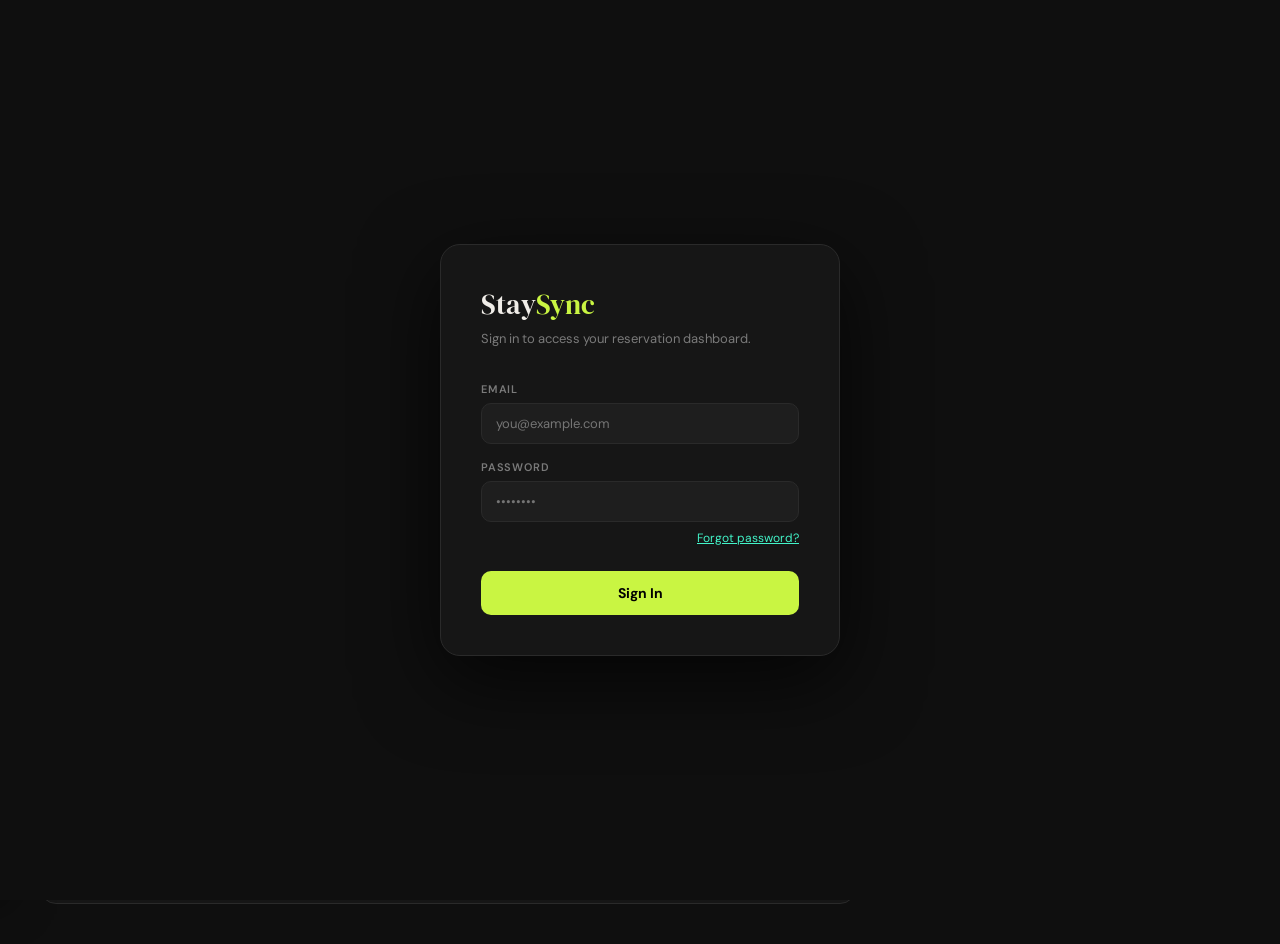
==== commit 42bb7834: "Mirror: landlord role, apartment-status board, clickable reservation preview Sync public Pages copy " ====
--- a/index.html
+++ b/index.html
@@ -21,6 +21,16 @@
 .sheets-status.connected{border-color:rgba(66,245,164,0.4);color:var(--success);}
 .sheets-status.error{border-color:rgba(245,66,66,0.4);color:var(--danger);}
 
+/* ── RESPONSIVE HEADER ── keep chrome from wrapping; compact below ~960px */
+.sheets-status,#logoutBtn{white-space:nowrap;}
+@media(max-width:960px){
+  header .logo span[data-i18n="header.sub"]{display:none;}
+  #userEmailDisplay{display:none!important;}
+  .sheets-status{display:none;}               /* hide "Supabase: connected" pill */
+  .sheets-status.error{display:inline-block;} /* but keep it if Supabase errors */
+  .header-right{gap:8px;flex-wrap:wrap;justify-content:flex-end;}
+}
+
 .container{max-width:1280px;margin:0 auto;padding:40px;}
 .section-title{font-family:'Helvetica Neue',Helvetica,Arial,sans-serif;font-size:13px;font-weight:600;color:var(--text);letter-spacing:2px;text-transform:uppercase;margin-bottom:20px;}
 
@@ -44,7 +54,7 @@
 .calendar-inner{overflow-x:auto;}
 .cal-week-row{position:relative;border-bottom:1px solid rgba(255,255,255,0.05);}
 .cal-week-row:last-child{border-bottom:none;}
-.cal-event{position:absolute;height:20px;display:flex;align-items:center;padding:0 8px;font-size:10px;font-weight:600;white-space:nowrap;overflow:hidden;text-overflow:ellipsis;cursor:default;z-index:2;transition:opacity 0.15s;box-sizing:border-box;}
+.cal-event{position:absolute;height:20px;display:flex;align-items:center;padding:0 8px;font-size:10px;font-weight:600;white-space:nowrap;overflow:hidden;text-overflow:ellipsis;cursor:pointer;z-index:2;transition:opacity 0.15s;box-sizing:border-box;}
 .cal-event:hover{opacity:0.78;}
 .cal-event.arriving{background:rgba(201,245,66,0.18);color:var(--accent);border:1px solid rgba(201,245,66,0.38);}
 .cal-event.future{background:rgba(66,245,201,0.11);color:var(--accent2);border:1px solid rgba(66,245,201,0.28);}
@@ -53,6 +63,34 @@
 .cal-nav-btn{background:rgba(255,255,255,0.06);border:1px solid rgba(255,255,255,0.1);color:var(--text);border-radius:6px;padding:4px 11px;font-size:12px;cursor:pointer;transition:background 0.15s;font-family:inherit;line-height:1.5;}
 .cal-nav-btn:hover{background:rgba(255,255,255,0.13);}
 .cal-empty{padding:32px;text-align:center;font-size:12px;color:var(--muted);font-style:italic;}
+
+/* ── APARTMENT STATUS BOARD ── */
+.apartments-panel{margin-bottom:24px;}
+.apt-head{display:flex;align-items:center;justify-content:space-between;gap:16px;margin-bottom:14px;flex-wrap:wrap;}
+.apt-legend{display:flex;gap:16px;align-items:center;flex-wrap:wrap;}
+.apt-legend-item{display:flex;align-items:center;gap:6px;font-size:11px;color:var(--muted);font-family:'DM Mono',monospace;}
+.apt-dot{width:10px;height:10px;border-radius:50%;display:inline-block;}
+.apt-dot--free{background:#42f5a4;}
+.apt-dot--occupied{background:#f5a442;}
+.apt-dot--unavailable{background:#f58fb4;}
+.apt-grid{display:grid;grid-template-columns:repeat(auto-fill,minmax(220px,1fr));gap:16px;}
+.apt-card{background:var(--surface);border:1px solid var(--border);border-radius:14px;overflow:hidden;display:flex;flex-direction:column;}
+.apt-card__status{font-size:10px;font-weight:700;letter-spacing:1px;text-transform:uppercase;text-align:center;padding:6px 10px;font-family:'DM Mono',monospace;}
+.apt-card__status--free{background:rgba(66,245,164,0.12);color:#42f5a4;border-bottom:1px solid rgba(66,245,164,0.25);}
+.apt-card__status--occupied{background:rgba(245,164,66,0.12);color:#f5a442;border-bottom:1px solid rgba(245,164,66,0.25);}
+.apt-card__status--unavailable{background:rgba(245,143,180,0.12);color:#f58fb4;border-bottom:1px solid rgba(245,143,180,0.25);}
+.apt-card__img{width:100%;aspect-ratio:16/10;object-fit:cover;background:var(--surface2);display:block;}
+.apt-card__body{padding:12px 14px;display:flex;flex-direction:column;gap:8px;}
+.apt-card__id{font-size:15px;font-weight:700;font-family:'DM Serif Display',serif;}
+.apt-card__occ{font-size:12px;color:var(--muted);}
+.apt-card__occ b{color:var(--text);font-weight:600;}
+.apt-seg{display:flex;gap:4px;margin-top:2px;}
+.apt-seg button{flex:1;font-size:10px;font-family:'DM Mono',monospace;padding:5px 4px;border-radius:6px;border:1px solid var(--border);background:transparent;color:var(--muted);cursor:pointer;transition:all 0.15s;letter-spacing:0.3px;}
+.apt-seg button:hover{border-color:var(--text);color:var(--text);}
+.apt-seg button.active.s-free{background:rgba(66,245,164,0.16);color:#42f5a4;border-color:rgba(66,245,164,0.4);}
+.apt-seg button.active.s-occupied{background:rgba(245,164,66,0.16);color:#f5a442;border-color:rgba(245,164,66,0.4);}
+.apt-seg button.active.s-unavailable{background:rgba(245,143,180,0.16);color:#f58fb4;border-color:rgba(245,143,180,0.4);}
+.apt-empty{color:var(--muted);font-size:13px;font-style:italic;padding:20px;text-align:center;grid-column:1/-1;}
 
 /* ── 7-DAY AGENDA (mobile only) ── */
 .mobile-agenda{display:none;}
@@ -193,6 +231,9 @@
 .form-label{font-size:11px;color:var(--muted);font-weight:600;letter-spacing:0.8px;display:block;margin-bottom:7px;text-transform:uppercase;}
 .form-input{width:100%;background:var(--surface2);border:1px solid var(--border);border-radius:10px;padding:11px 14px;font-family:'DM Sans',sans-serif;font-size:13px;color:var(--text);outline:none;transition:border 0.2s;}
 .form-input:focus{border-color:var(--accent2);}
+.form-input[type="date"]{color-scheme:dark;}
+.form-input[type="date"]::-webkit-calendar-picker-indicator{opacity:0.85;cursor:pointer;transition:opacity 0.2s;}
+.form-input[type="date"]:hover::-webkit-calendar-picker-indicator{opacity:1;}
 .form-select{width:100%;background:var(--surface2);border:1px solid var(--border);border-radius:10px;padding:11px 14px;font-family:'DM Sans',sans-serif;font-size:13px;color:var(--text);outline:none;cursor:pointer;appearance:none;transition:border 0.2s;}
 .form-select:focus{border-color:var(--accent2);}
 .form-row{display:grid;grid-template-columns:1fr 1fr;gap:14px;}
@@ -446,6 +487,19 @@
     </div>
   </div>
 
+  <!-- ── APARTMENT STATUS BOARD (desktop) ───────────────── -->
+  <section class="apartments-panel desktop-only">
+    <div class="apt-head">
+      <p class="section-title" style="margin-bottom:0;" data-i18n="apt.title">Apartments</p>
+      <div class="apt-legend">
+        <span class="apt-legend-item"><span class="apt-dot apt-dot--free"></span><span data-i18n="apt.free">Free</span></span>
+        <span class="apt-legend-item"><span class="apt-dot apt-dot--occupied"></span><span data-i18n="apt.occupied">Occupied</span></span>
+        <span class="apt-legend-item"><span class="apt-dot apt-dot--unavailable"></span><span data-i18n="apt.unavailable">Unavailable</span></span>
+      </div>
+    </div>
+    <div class="apt-grid" id="aptGrid"></div>
+  </section>
+
   <div class="main-grid">
     <div>
       <p class="section-title" data-i18n="panel.title">Reservations</p>
@@ -491,6 +545,22 @@
       <button class="btn-confirm" id="modalSendBtn" onclick="confirmSend()" data-i18n="modal.confirm">&#10003; Confirm &amp; Send</button>
       <button class="btn-cancel" onclick="closeModal()" data-i18n="modal.cancel">Cancel</button>
     </div>
+  </div>
+</div>
+
+<!-- RESERVATION QUICK PREVIEW (opened by clicking a calendar entry) -->
+<div class="modal-overlay" id="resPreviewOverlay" style="z-index:550;" onclick="if(event.target===this)closeResPreview()">
+  <div class="modal" style="width:420px;padding:24px 26px;">
+    <div style="display:flex;align-items:flex-start;justify-content:space-between;gap:12px;">
+      <div>
+        <div style="font-size:10px;letter-spacing:1.5px;text-transform:uppercase;color:var(--muted);font-family:'DM Mono',monospace;" data-i18n="rp.title">Reservation</div>
+        <div id="rp-name" style="font-family:'DM Serif Display',serif;font-size:22px;line-height:1.2;margin-top:2px;"></div>
+      </div>
+      <button onclick="closeResPreview()" title="Close" style="flex:none;width:36px;height:36px;padding:0;display:flex;align-items:center;justify-content:center;background:transparent;color:var(--muted);border:1px solid var(--border);border-radius:9px;cursor:pointer;font-size:15px;line-height:1;">&#10005;</button>
+    </div>
+    <div id="rp-status" style="margin:12px 0 4px;"></div>
+    <div id="rp-body"></div>
+    <div id="rp-actions" style="margin-top:18px;display:flex;gap:8px;"></div>
   </div>
 </div>
 
@@ -625,8 +695,10 @@
           <label class="form-label">Role</label>
           <select class="form-select" id="u-role">
             <option value="staff">Staff</option>
+            <option value="landlord">Landlord</option>
             <option value="tech_staff">Tech Staff</option>
-            <option value="owner">Owner</option>
+            <!-- Owner intentionally omitted: owners are seeded manually / promoted via the role buttons; RLS (insert_non_owner) blocks granting owner here. -->
+
           </select>
         </div>
       </div>
@@ -785,6 +857,20 @@
     manage_rooms:      true,
     manage_users:      true,
     export_data:       true,
+    manage_apartment_status: true,
+  },
+  // Landlord: external property owner. Like staff, but cannot manage users and
+  // CAN set apartment status (free / occupied / unavailable).
+  landlord: {
+    send_codes:        true,
+    view_codes:        false,
+    admin_panel:       true,
+    add_reservations:  true,
+    edit_reservations: false,
+    manage_rooms:      false,
+    manage_users:      false,
+    export_data:       false,
+    manage_apartment_status: true,
   },
   tech_staff: {
     send_codes:        true,
@@ -795,6 +881,7 @@
     manage_rooms:      true,
     manage_users:      false,
     export_data:       true,
+    manage_apartment_status: false,
   },
   staff: {
     send_codes:        true,
@@ -805,6 +892,7 @@
     manage_rooms:      false,
     manage_users:      false,
     export_data:       false,
+    manage_apartment_status: false,
   }
 };
 // Labels shown in the USERS tab permission editor
@@ -817,6 +905,7 @@
   manage_rooms:      'Manage rooms',
   manage_users:      'Manage users',
   export_data:       'Export CSV / PDF',
+  manage_apartment_status: 'Change apartment status',
 };
 let currentPermissions = {};   // Loaded from DB after login (merged with role defaults)
 
@@ -916,6 +1005,12 @@
     'apt.select':'— select dates to see available rooms —',
     'apt.hint':'(select dates first)','apt.no_rooms':'No rooms available for those dates',
     'apt.editing':'(editing — all rooms shown)',
+    'apt.title':'Apartments','apt.apartment':'Apartment','apt.occupancy':'Occupancy',
+    'apt.free':'Free','apt.occupied':'Occupied','apt.unavailable':'Unavailable',
+    'apt.occupied_until':'Occupied until','apt.next_in':'Next check-in','apt.vacant':'Vacant',
+    'rp.title':'Reservation','rp.apartment':'Apartment','rp.checkin':'Check-in','rp.checkout':'Check-out',
+    'rp.nights':'Nights','rp.email':'Email','rp.code':'Door code','rp.edit':'Edit','rp.close':'Close',
+    'rp.double':'Double-booked','rp.s_arriving':'Arriving','rp.s_future':'Upcoming','rp.s_sent':'Code sent',
     'modal.validating':'Validating reservation',
     'modal.desc':'Checking door code matches apartment before sending.',
     'check.found':'Reservation found for today','check.no_conflict':'No double-booking conflict',
@@ -1000,6 +1095,12 @@
     'apt.select':'— selecciona fechas para ver habitaciones —',
     'apt.hint':'(selecciona las fechas primero)','apt.no_rooms':'Sin habitaciones disponibles para esas fechas',
     'apt.editing':'(editando — se muestran todas las habitaciones)',
+    'apt.title':'Apartamentos','apt.apartment':'Apartamento','apt.occupancy':'Ocupación',
+    'apt.free':'Libre','apt.occupied':'Ocupado','apt.unavailable':'No disponible',
+    'apt.occupied_until':'Ocupado hasta','apt.next_in':'Próxima entrada','apt.vacant':'Libre',
+    'rp.title':'Reserva','rp.apartment':'Apartamento','rp.checkin':'Entrada','rp.checkout':'Salida',
+    'rp.nights':'Noches','rp.email':'Email','rp.code':'Código','rp.edit':'Editar','rp.close':'Cerrar',
+    'rp.double':'Doble reserva','rp.s_arriving':'Llegando','rp.s_future':'Próxima','rp.s_sent':'Código enviado',
     'modal.validating':'Validando reserva',
     'modal.desc':'Comprobando que el código de puerta coincide con el apartamento.',
     'check.found':'Reserva encontrada para hoy','check.no_conflict':'Sin conflicto de doble reserva',
@@ -1169,7 +1270,7 @@
       checkout:r.checkout?r.checkout.toISOString():null,
     }))));
 
-    updateStats();renderTable();renderCalendar();renderMobileAgenda();
+    updateStats();renderTable();renderCalendar();renderMobileAgenda();renderApartments();
     updateSheetsStatus('connected');
     showToast(`Loaded ${reservations.length} reservations, ${rooms.length} rooms, ${codes.length} codes`,'success');
   }catch(e){
@@ -1448,6 +1549,7 @@
       const dateLocale=lang==='es'?'es-ES':'en-GB';
       bar.title=`${r.name} · ${r.apt} · ${r.ci.toLocaleDateString(dateLocale)} → ${r.co.toLocaleDateString(dateLocale)}`;
       bar.textContent=`${r.apt}: ${r.name}`;
+      bar.addEventListener('click',ev=>{ev.stopPropagation();openReservationPreview(r.id);});
       weekWrap.appendChild(bar);
     });
 
@@ -1457,6 +1559,36 @@
   wrap.innerHTML='';
   wrap.appendChild(grid);
 }
+
+// ── RESERVATION QUICK PREVIEW (opened by clicking a calendar entry) ──
+function openReservationPreview(id){
+  const r=reservations.find(x=>String(x.id)===String(id));
+  if(!r) return;
+  const dl=lang==='es'?'es-ES':'en-GB';
+  const fmt=d=>d?d.toLocaleDateString(dl,{weekday:'short',day:'2-digit',month:'short',year:'numeric'}):'—';
+  const canView=hasPermission('view_codes');                 // mirror the table's code gating
+  const code=canView?(r.code&&r.code!=='—'?r.code:'—'):'••••';
+  const sMap={arriving:{t:t('rp.s_arriving'),c:'var(--accent)'},sent:{t:t('rp.s_sent'),c:'var(--success)'},future:{t:t('rp.s_future'),c:'var(--accent2)'}};
+  const s=sMap[r.status]||{t:(r.status||'—'),c:'var(--muted)'};
+  document.getElementById('rp-name').textContent=r.name||'—';
+  document.getElementById('rp-status').innerHTML=
+    `<span style="display:inline-block;font-size:11px;font-weight:700;font-family:'DM Mono',monospace;padding:3px 10px;border-radius:20px;color:${s.c};border:1px solid ${s.c};background:rgba(255,255,255,0.03);">${s.t}</span>`
+    +(r.doubleBooked?` <span style="font-size:11px;color:var(--warn);font-family:'DM Mono',monospace;">&#9888; ${t('rp.double')}</span>`:'');
+  const row=(label,val)=>`<div style="display:flex;justify-content:space-between;gap:16px;padding:8px 0;border-bottom:1px solid var(--border);font-size:13px;align-items:center;"><span style="color:var(--muted);">${label}</span><span style="font-weight:600;text-align:right;word-break:break-word;">${val}</span></div>`;
+  document.getElementById('rp-body').innerHTML=
+    row(t('rp.apartment'), r.apt||'—')
+    +row(t('rp.checkin'), fmt(r.checkin))
+    +row(t('rp.checkout'), fmt(r.checkout))
+    +row(t('rp.nights'), (r.nights||'—')+'')
+    +row(t('rp.email'), r.email?`<a href="mailto:${r.email}" style="color:var(--accent2);text-decoration:none;">${r.email}</a>`:'—')
+    +row(t('rp.code'), `<span style="font-family:'DM Mono',monospace;letter-spacing:1px;">${code}</span>`);
+  const acts=[];
+  if(hasPermission('edit_reservations')) acts.push(`<button class="btn-confirm" style="flex:1;" onclick="closeResPreview();editReservation('${r.id}')">&#9998; ${t('rp.edit')}</button>`);
+  acts.push(`<button class="btn-cancel" style="flex:${acts.length?'0 0 auto':'1'};" onclick="closeResPreview()">${t('rp.close')}</button>`);
+  document.getElementById('rp-actions').innerHTML=acts.join('');
+  document.getElementById('resPreviewOverlay').classList.add('show');
+}
+function closeResPreview(){ document.getElementById('resPreviewOverlay').classList.remove('show'); }
 
 // ── RENDER TABLE ─────────────────────────────────────
 // Sorts arriving-today guests to the top, then by check-in date.
@@ -2325,6 +2457,85 @@
   renderTable();renderCalendar();renderAdminList();
 }
 
+// ── APARTMENT STATUS BOARD ───────────────────────────
+const APT_STATUSES=['free','occupied','unavailable'];
+function aptStatusOf(room){
+  const s=String(room.status||'free').toLowerCase();
+  return APT_STATUSES.includes(s)?s:'free';
+}
+function aptStatusColor(s){ return s==='occupied'?'#f5a442':s==='unavailable'?'#f58fb4':'#42f5a4'; }
+// Generic apartment placeholder image — hue varies per room so cards look distinct.
+function aptPlaceholder(id){
+  let h=0; for(const c of String(id||'')) h=(h*31+c.charCodeAt(0))%360;
+  const svg=`<svg xmlns='http://www.w3.org/2000/svg' width='320' height='200'>`
+    +`<defs><linearGradient id='g' x1='0' y1='0' x2='1' y2='1'>`
+    +`<stop offset='0' stop-color='hsl(${h},22%,26%)'/><stop offset='1' stop-color='hsl(${h},20%,15%)'/></linearGradient></defs>`
+    +`<rect width='320' height='200' fill='url(#g)'/>`
+    +`<g fill='none' stroke='hsl(${h},30%,62%)' stroke-width='4' opacity='0.6' stroke-linejoin='round'>`
+    +`<rect x='66' y='118' width='188' height='46' rx='10'/><line x1='66' y1='140' x2='254' y2='140'/>`
+    +`<rect x='124' y='44' width='72' height='56' rx='4'/><line x1='160' y1='44' x2='160' y2='100'/>`
+    +`<line x1='124' y1='72' x2='196' y2='72'/></g></svg>`;
+  return 'data:image/svg+xml;utf8,'+encodeURIComponent(svg);
+}
+// Occupancy line — DATES ONLY, no guest names (landlord-safe).
+function aptOccupancyLine(room){
+  const fmt=d=>d?d.toLocaleDateString(lang==='es'?'es-ES':'en-GB',{day:'2-digit',month:'short'}):'';
+  const cur=reservations.find(r=>r.apt===room.room_id && r.checkin && r.checkout && r.checkin<=TODAY && r.checkout>TODAY);
+  if(cur) return `<b>${t('apt.occupied_until')}</b> ${fmt(cur.checkout)}`;
+  const next=reservations.filter(r=>r.apt===room.room_id && r.checkin && r.checkin>TODAY).sort((a,b)=>a.checkin-b.checkin)[0];
+  if(next) return `${t('apt.next_in')} ${fmt(next.checkin)}`;
+  return `<b>${t('apt.vacant')}</b>`;
+}
+// 3-button status toggle — only rendered for landlord/owner (manage_apartment_status).
+function aptSegControl(room){
+  if(!hasPermission('manage_apartment_status')) return '';
+  const cur=aptStatusOf(room);
+  return `<div class="apt-seg">`+APT_STATUSES.map(s=>
+    `<button class="s-${s}${s===cur?' active':''}" onclick="setRoomStatus('${room.id}','${s}')">${t('apt.'+s)}</button>`
+  ).join('')+`</div>`;
+}
+function renderApartments(){
+  const grid=document.getElementById('aptGrid');
+  if(!grid) return;
+  if(!rooms.length){ grid.innerHTML=`<div class="apt-empty">${t('empty.rooms')}</div>`; return; }
+  grid.innerHTML='';
+  rooms.forEach(room=>{
+    const status=aptStatusOf(room);
+    const card=document.createElement('div');
+    card.className='apt-card';
+    card.innerHTML=`
+      <div class="apt-card__status apt-card__status--${status}">${t('apt.'+status)}</div>
+      <img class="apt-card__img" alt="" src="${aptPlaceholder(room.room_id)}">
+      <div class="apt-card__body">
+        <div class="apt-card__id">${t('apt.apartment')}: ${room.room_id}</div>
+        <div class="apt-card__occ"><span style="color:var(--muted)">${t('apt.occupancy')}:</span> ${aptOccupancyLine(room)}</div>
+        ${aptSegControl(room)}
+      </div>`;
+    grid.appendChild(card);
+  });
+}
+// Landlord/owner-only status write — goes through the SECURITY DEFINER RPC (set_room_status).
+async function setRoomStatus(id,status){
+  if(!hasPermission('manage_apartment_status')) return;
+  if(!APT_STATUSES.includes(status)) return;
+  const room=rooms.find(r=>r.id===id);
+  if(!room || aptStatusOf(room)===status) return;
+  const prev=room.status;
+  room.status=status;                          // optimistic
+  renderApartments(); renderRoomsList();
+  if(HAS_DB){
+    try{
+      const {error}=await db.rpc('set_room_status',{p_room:id,p_status:status});
+      if(error) throw error;
+      showToast(`${room.room_id} → ${t('apt.'+status)}`,'success');
+    }catch(e){
+      room.status=prev;                        // revert on failure
+      renderApartments(); renderRoomsList();
+      showToast('Status update failed: '+e.message,'error');
+    }
+  }
+}
+
 // ── ROOMS MANAGEMENT ─────────────────────────────────
 function renderRoomsList(){
   const list=document.getElementById('roomsList');
@@ -2338,6 +2549,10 @@
     const div=document.createElement('div');
     div.className='admin-list-item';
     if(extraStyle) div.style.cssText = extraStyle;
+    const stat=aptStatusOf(r);
+    const statusRow = hasPermission('manage_apartment_status')
+      ? `<div style="margin-top:10px;max-width:320px;">${aptSegControl(r)}</div>`
+      : `<div style="margin-top:8px;font-size:11px;font-family:'DM Mono',monospace;color:${aptStatusColor(stat)};">● ${t('apt.'+stat)}</div>`;
     div.innerHTML=`
       <div style="display:flex;align-items:center;justify-content:space-between;">
         <div>
@@ -2345,7 +2560,8 @@
           <div class="room-item-meta">${r.name||''} ${r.capacity?'· '+r.capacity+' guests':''} ${r.floor?'· Floor '+r.floor:''}</div>
         </div>
         <button class="btn-delete" onclick="deleteRoomById('${r.id}')">&#128465;</button>
-      </div>`;
+      </div>
+      ${statusRow}`;
     list.appendChild(div);
   });
 }
@@ -2484,7 +2700,7 @@
       <div style="display:flex;align-items:center;justify-content:space-between;flex-wrap:wrap;gap:8px;">
         <div>
           <div class="ali-name">${u.name||u.email||'—'} ${isMe?'<span style="font-size:10px;color:var(--muted);font-weight:400">(you)</span>':''}</div>
-          <div class="ali-meta">${u.name?`<span style="font-family:'DM Mono',monospace;font-size:11px;color:var(--muted)">${u.email}</span> &nbsp;·&nbsp; `:''}Role: <strong style="color:${isOwner?'var(--accent)':u.role==='tech_staff'?'var(--warn)':'var(--accent2)'}">${u.role==='tech_staff'?'Tech Staff':u.role}</strong> &nbsp;·&nbsp; ${isSuspended?'<span style="color:var(--danger);font-weight:600">Suspended</span>':linked?'Active':'Pending first login'}</div>
+          <div class="ali-meta">${u.name?`<span style="font-family:'DM Mono',monospace;font-size:11px;color:var(--muted)">${u.email}</span> &nbsp;·&nbsp; `:''}Role: <strong style="color:${isOwner?'var(--accent)':u.role==='tech_staff'?'var(--warn)':u.role==='landlord'?'#b794f6':'var(--accent2)'}">${u.role==='tech_staff'?'Tech Staff':u.role==='landlord'?'Landlord':u.role}</strong> &nbsp;·&nbsp; ${isSuspended?'<span style="color:var(--danger);font-weight:600">Suspended</span>':linked?'Active':'Pending first login'}</div>
         </div>
         <div class="ali-actions">
           ${currentRole==='owner'&&!isMe&&!isOwner&&!isSuspended&&u.role==='staff'?`<button class="btn-edit" onclick="changeUserRole('${u.id}','tech_staff')" title="Promote to Tech Staff">→ Tech</button>`:''}
@@ -2562,6 +2778,7 @@
   errEl.classList.remove('show');
   if(!name){errEl.innerHTML='Please enter a full name.';errEl.classList.add('show');return;}
   if(!email||!isValidEmail(email)){errEl.innerHTML='Please enter a valid email address.';errEl.classList.add('show');return;}
+  if(role==='owner'){errEl.innerHTML='Owners are added manually for safety — grant Staff or Tech, then promote if needed.';errEl.classList.add('show');return;}
   const btn=document.querySelector('#panel-users .btn-submit');
   if(btn){btn.disabled=true;btn.textContent='Saving…';}
   // Wrap Supabase calls with a timeout so a hanging RLS policy surfaces as an error
@@ -2599,40 +2816,38 @@
       );
       if(insErr) throw insErr;
     }
-    // Send invite via the admin-user Edge Function — server-side service key, JWT-gated to owners
-    const {data:inviteData,error:inviteErr}=await db.functions.invoke('admin-user',{
-      body:{action:'invite_native',email,name,redirect_to:window.location.href}
+    // Onboard via a server-generated link delivered through EmailJS. Supabase's own SMTP does not
+    // deliver on this project, so we never use invite_native. generate_link returns the action link
+    // and sends nothing; we email it ourselves. redirect_to must be on the Supabase Auth allow-list;
+    // origin+pathname drops any stale #hash/?query. (Future hardening: pin a CONFIG.SITE_URL constant.)
+    const redirect=window.location.origin+window.location.pathname;
+    // 1) New user → invite link (creates the auth user 'invited'; lets them set a password).
+    let {data:gl,error:glErr}=await db.functions.invoke('admin-user',{
+      body:{action:'generate_link',email,type:'invite',redirect_to:redirect}
     });
-    if(inviteErr) throw new Error(`Invite failed: ${inviteErr.message}`);
-    if(!inviteData?.ok){
-      const errText=(inviteData?.error||'').toLowerCase();
-      const status=inviteData?.status;
-      console.warn('[invite] failed:',inviteData);
-      // User already has a confirmed account — generate a one-time recovery link instead
-      // (bypasses SMTP rate limits; owner copies and forwards via any channel)
-      if(errText.includes('already')||errText.includes('registered')||status===422){
-        const {data:glData,error:glErr}=await db.functions.invoke('admin-user',{
-          body:{action:'generate_link',email,type:'recovery',redirect_to:window.location.href}
-        });
-        if(!glErr && glData?.ok && glData?.link){
-          await emailjs.send(CONFIG.EMAILJS_SERVICE_ID,CONFIG.EMAILJS_INVITE_TEMPLATE_ID,{
-            to_name:name||email,
-            email:email,
-            invite_link:glData.link,
-          });
-          showToast(`Access link emailed to ${email}`,'success');
-          document.getElementById('u-name').value='';
-          document.getElementById('u-email').value='';
-          renderUsersList();
-          return;
-        }
-        // generate_link also failed — fallback to password reset email (anon-key flow, no service key)
-        await db.auth.resetPasswordForEmail(email,{redirectTo:window.location.href});
-      } else {
-        throw new Error(`Invite failed: ${errText||status||'unknown'}`);
+    if(glErr) throw new Error(`Invite failed: ${glErr.message}`);
+    // 2) Existing auth user → invite returns 422 (email_exists). Fall back to a MAGICLINK, NOT
+    //    recovery: recovery for a never-confirmed/password-less invitee can return a link that does
+    //    not authenticate while reporting success. magiclink logs any existing user in; fetchRole
+    //    then heals the row and they set a password from settings. Key on HTTP status, not wording.
+    if(!gl?.ok || !gl?.link){
+      if(gl?.status===422 || /exist|already|registered/.test((gl?.error||'').toLowerCase())){
+        ({data:gl,error:glErr}=await db.functions.invoke('admin-user',{
+          body:{action:'generate_link',email,type:'magiclink',redirect_to:redirect}
+        }));
       }
+      if(glErr||!gl?.ok||!gl?.link) throw new Error(`Invite failed: ${gl?.error||glErr?.message||'could not generate link'}`);
     }
-    showToast(`Invite sent to ${email} — they'll receive an email to set up their password`,'success');
+    // 3) Deliver. Never log gl.link — it is a single-use account credential. If the link generated
+    //    but the email send fails, say so precisely; the role row exists and a re-click re-sends.
+    try{
+      await emailjs.send(CONFIG.EMAILJS_SERVICE_ID,CONFIG.EMAILJS_INVITE_TEMPLATE_ID,{
+        to_name:name||email, email, invite_link:gl.link,
+      });
+    }catch(mailErr){
+      throw new Error(`Link generated but the email failed to send (${mailErr?.text||mailErr?.message||'EmailJS error'}). Click Grant Access again to retry.`);
+    }
+    showToast(`Access link emailed to ${email} — they'll set their password from it`,'success');
     document.getElementById('u-name').value='';
     document.getElementById('u-email').value='';
     renderUsersList();
@@ -2733,22 +2948,19 @@
 }
 
 async function fetchRole(userId, email){
-  // Step A: get role (never fails silently — always logs the real error)
-  async function queryRow(filter){
-    // Try with permissions column first; if column missing, retry without it
-    let res=await db.from('user_roles').select('id,role,permissions').match(filter).maybeSingle();
+  const key=(email||'').trim().toLowerCase();
+  // Shared lookup: select incl. permissions + user_id; if the permissions column is missing, retry
+  // without it. Returns the full {data,error} so callers distinguish "no row" (continue) from
+  // "errored" (fail closed — must NOT fall through to an insert).
+  async function queryRow(applyFilter){
+    let res=await applyFilter(db.from('user_roles').select('id,role,permissions,user_id')).maybeSingle();
     if(res.error && res.error.message.includes('permissions')){
-      // permissions column not yet added — fall back gracefully
       console.warn('[StaySync] permissions column missing — run: ALTER TABLE user_roles ADD COLUMN permissions JSONB DEFAULT \'{}\'::jsonb');
-      res=await db.from('user_roles').select('id,role').match(filter).maybeSingle();
+      res=await applyFilter(db.from('user_roles').select('id,role,user_id')).maybeSingle();
     }
-    if(res.error) console.error('[StaySync] fetchRole error:',res.error.message);
-    return res.data||null;
-  }
-
-  // 1. Returning user — look up by user_id
-  let row=await queryRow({user_id:userId});
-  if(row){
+    return res;
+  }
+  async function applyRow(row){
     if(row.permissions?.suspended){
       await db.auth.signOut();
       const errEl=document.getElementById('loginError');
@@ -2759,23 +2971,34 @@
     return row.role;
   }
 
-  // 2. First login — email was pre-authorized by owner (user_id still NULL)
-  row=await queryRow({email, user_id:null});
-  if(row){
-    if(row.permissions?.suspended){
-      await db.auth.signOut();
-      const errEl=document.getElementById('loginError');
-      if(errEl){errEl.textContent='Your access has been suspended. Contact the property manager.';errEl.style.display='block';}
-      return null;
+  // 1. Returning user — look up by auth user_id (always a valid uuid).
+  let res=await queryRow(q=>q.eq('user_id',userId));
+  if(res.error){ console.error('[StaySync] fetchRole user_id lookup error:',res.error.message); return null; }
+  if(res.data) return await applyRow(res.data);
+
+  // 2. First login, OR a returning user whose user_id link was never set.
+  //    Look up by EMAIL only — email is unique and the SELECT RLS policy is using(true), so a
+  //    NULL-user_id row is readable. Use .eq on the lowercased key: NOT .match({user_id:null})
+  //    (PostgREST emits user_id=eq.null -> 400 invalid uuid), and NOT .ilike (an '_' in an email
+  //    local-part is an ILIKE wildcard). The admin insert path already lowercases; a one-time
+  //    `update user_roles set email=lower(email)` makes any legacy mixed-case row exact.
+  if(key){
+    res=await queryRow(q=>q.eq('email',key));
+    if(res.error){ console.error('[StaySync] fetchRole email lookup error:',res.error.message); return null; } // fail closed
+    if(res.data){
+      const row=res.data;
+      // Self-heal the auth link so future logins hit step 1 and removeUser() can delete the identity.
+      // Only when unlinked or already ours (RLS also scopes this UPDATE to email=auth.email()).
+      if(row.user_id==null || row.user_id===userId){
+        const {error:upErr}=await db.from('user_roles').update({user_id:userId}).eq('id',row.id);
+        if(upErr) console.warn('[StaySync] fetchRole link warn:',upErr.message);
+      }
+      return await applyRow(row);
     }
-    // Link the auth user_id to this record
-    await db.from('user_roles').update({user_id:userId}).eq('id',row.id);
-    currentPermissions={...ROLE_DEFAULTS[row.role]||ROLE_DEFAULTS.staff,...(row.permissions||{})};
-    return row.role;
-  }
-
-  // 3. Brand-new user — auto-create as staff (insert may fail if permissions col missing; that's OK)
-  const insertPayload={user_id:userId,email,role:'staff'};
+  }
+
+  // 3. Brand-new user — auto-create as staff (won't fire with open sign-up off; harmless if it does).
+  const insertPayload={user_id:userId,email:key,role:'staff'};
   try{ await db.from('user_roles').insert({...insertPayload,permissions:{}}); }
   catch{ await db.from('user_roles').insert(insertPayload); }
   currentPermissions={...ROLE_DEFAULTS.staff};
@@ -2785,7 +3008,7 @@
 function applyRoleUI(){
   // Badge
   const badge=document.getElementById('roleBadge');
-  if(badge) badge.textContent=currentRole==='owner'?'OWNER':currentRole==='tech_staff'?'TECH':'STAFF';
+  if(badge) badge.textContent=currentRole==='owner'?'OWNER':currentRole==='landlord'?'LANDLORD':currentRole==='tech_staff'?'TECH':'STAFF';
   // User email + logout
   const emailEl=document.getElementById('userEmailDisplay');
   if(emailEl){emailEl.textContent=currentUser?.email||'';emailEl.style.display='inline';}
